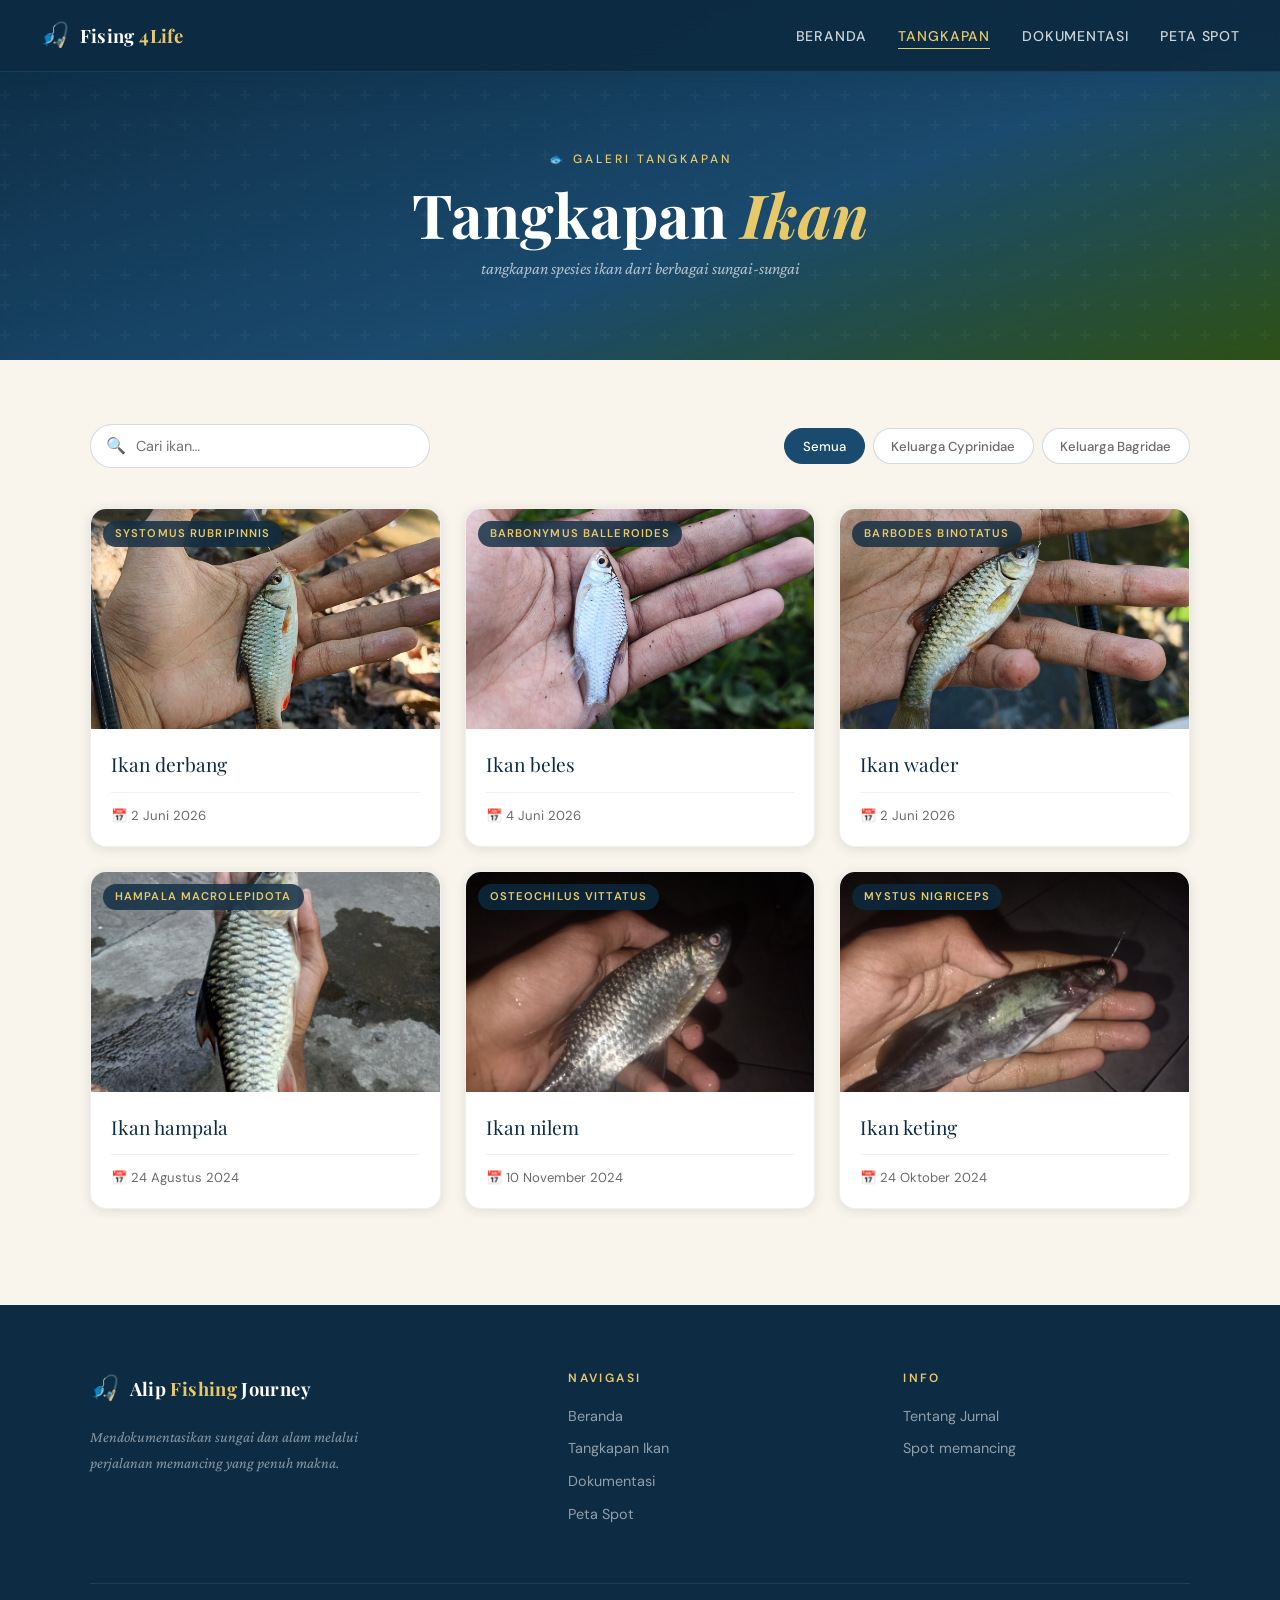
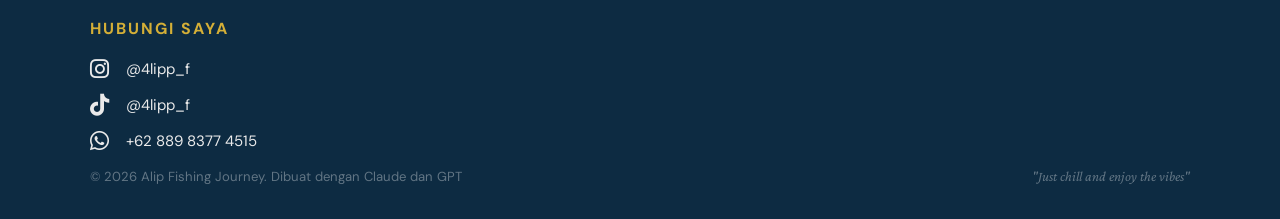
==== catches.html @ 33b96c5c "Add Font Awesome stylesheet link to catches.html" ====
<!DOCTYPE html>
<html lang="id">
<head>
  <meta charset="UTF-8" />
  <meta name="viewport" content="width=device-width, initial-scale=1.0" />
  <title>Tangkapan Ikan — Alip Fishing Journey</title>
  <meta name="description" content="Galeri lengkap tangkapan spesies ikan dari berbagai spot sungai-sungai." />
  <link rel="stylesheet" href="style.css" />
  <link rel="icon" type="image/svg+xml" href="data:image/svg+xml,<svg xmlns='http://www.w3.org/2000/svg' viewBox='0 0 100 100'><text y='.9em' font-size='90'>🎣</text></svg>" />
  <link rel="stylesheet"
href="https://cdnjs.cloudflare.com/ajax/libs/font-awesome/6.5.2/css/all.min.css">
</head>
<body>

<!-- ─── Loader ─── -->
<div id="page-loader">
  <div class="loader-inner">
    <span class="loader-fish">🐟</span>
    <div class="loader-bar"><div class="loader-bar-fill"></div></div>
    <p class="loader-text">Memuat Tangkapan…</p>
  </div>
</div>

<!-- ─── Navbar ─── -->
<nav id="navbar" class="dark-nav">
  <div class="nav-inner">
    <a href="index.html" class="nav-logo">
      <span class="nav-logo-icon">🎣</span>
      <span class="nav-logo-text">Fising <span>4Life</span></span>
    </a>
    <ul class="nav-links">
      <li><a href="index.html">Beranda</a></li>
      <li><a href="catches.html">Tangkapan</a></li>
      <li><a href="documentation.html">Dokumentasi</a></li>
      <li><a href="map.html">Peta Spot</a></li>
    </ul>
    <button class="nav-toggle" id="nav-toggle" aria-label="Menu">
      <span></span><span></span><span></span>
    </button>
  </div>
</nav>
<div class="nav-mobile" id="nav-mobile">
  <a href="index.html">🏠 Beranda</a>
  <a href="catches.html">🐟 Tangkapan Ikan</a>
  <a href="documentation.html">📸 Dokumentasi</a>
  <a href="map.html">🗺️ Peta Spot</a>
</div>

<!-- ─── Page Header ─── -->
<header class="page-header">
  <div class="page-header-content">
    <div class="page-header-label">🐟 Galeri Tangkapan</div>
    <h1 class="page-header-title">Tangkapan <em>Ikan</em></h1>
    <p class="page-header-sub">tangkapan spesies ikan dari berbagai sungai-sungai</p>
  </div>
</header>

<!-- ─── Catches Section ─── -->
<section id="catches-section">

  <!-- Controls -->
  <div class="catches-controls">
    <div class="catches-search">
      <span class="catches-search-icon">🔍</span>
      <input type="text" id="catches-search" placeholder="Cari ikan…" />
    </div>
    <div class="catches-filters">
      <button class="filter-btn active" data-filter="all">Semua</button>
      <button class="filter-btn" data-filter="Cyprinidae">Keluarga Cyprinidae</button>
      <button class="filter-btn" data-filter="Bagridae">Keluarga Bagridae</button>
      
    </div>
  </div>

  <!-- Grid -->
  <div class="catches-grid" id="catches-grid">

    <!-- Card 1 -->
<div class="fish-card reveal"
     data-species="Cyprinidae"
     data-lightbox
     data-img="derbang.jpg"
     data-title="Ikan derbang"
     data-sub="2 Juni 2026"
     data-emoji="🐠"
     data-color="linear-gradient(135deg,#1a4a6e,#2d7ab5)">

  <div class="fish-card-img">
    <img src="derbang.jpg" alt="Ikan derbang">
    <div class="fish-species-tag">Systomus rubripinnis</div>
  </div>

  <div class="fish-card-body">
    <div class="fish-card-name">Ikan derbang</div>
    <div class="fish-card-location">📅 2 Juni 2026</div>
  </div>

</div>
    <!-- Card 2 -->
<div class="fish-card reveal"
     data-species="Cyprinidae"
     data-lightbox
     data-img="beles.jpg"
     data-title="Ikan beles"
     data-sub="4 Juni 2026"
     data-emoji="🐟"
     data-color="linear-gradient(135deg,#1a4a6e,#2d7ab5)">

  <div class="fish-card-img">
    <img src="beles.jpg" alt="Ikan beles">
    <div class="fish-species-tag">Barbonymus balleroides</div>
  </div>

  <div class="fish-card-body">
    <div class="fish-card-name">Ikan beles</div>
    <div class="fish-card-location">📅 4 Juni 2026</div>
  </div>

</div>
    <!-- Card 3 -->
<div class="fish-card reveal"
     data-species="Cyprinidae"
     data-lightbox
     data-img="wader.jpg"
     data-title="Ikan wader"
     data-sub="2 Juni 2026"
     data-emoji="🐡"
     data-color="linear-gradient(135deg,#1a4a6e,#2d7ab5)">

  <div class="fish-card-img">
    <img src="wader.jpg" alt="Ikan wader">
    <div class="fish-species-tag">Barbodes binotatus</div>
  </div>

  <div class="fish-card-body">
    <div class="fish-card-name">Ikan wader</div>
    <div class="fish-card-location">📅 2 Juni 2026</div>
  </div>

</div>
    <!-- Card 4 -->
<div class="fish-card reveal"
     data-species="Cyprinidae"
     data-lightbox
     data-img="hampala.jpg"
     data-title="Ikan hampala"
     data-sub="24 Agustus 2024"
     data-emoji="🦈"
     data-color="linear-gradient(135deg,#1a4a6e,#2d7ab5)">

  <div class="fish-card-img">
    <img src="hampala.jpg" alt="Ikan hampala">
    <div class="fish-species-tag">Hampala macrolepidota</div>
  </div>

  <div class="fish-card-body">
    <div class="fish-card-name">Ikan hampala</div>
    <div class="fish-card-location">📅 24 Agustus 2024</div>
  </div>

</div>
    <!-- Card 5 -->
<div class="fish-card reveal"
     data-species="Cyprinidae"
     data-lightbox
     data-img="nilem.jpg"
     data-title="Ikan nilem"
     data-sub="10 November 2024"
     data-emoji="🐠"
     data-color="linear-gradient(135deg,#1a4a6e,#2d7ab5)">

  <div class="fish-card-img">
    <img src="nilem.jpg" alt="Ikan nilem">
    <div class="fish-species-tag">Osteochilus vittatus</div>
  </div>

  <div class="fish-card-body">
    <div class="fish-card-name">Ikan nilem</div>
    <div class="fish-card-location">📅 10 November 2024</div>
  </div>

</div>
    <!-- Card 6 -->
<div class="fish-card reveal"
     data-species="Bagridae"
     data-lightbox
     data-img="keting.jpg"
     data-title="Ikan keting"
     data-sub="24 Oktober 2024"
     data-emoji="🐠"
     data-color="linear-gradient(135deg,#1a4a6e,#2d7ab5)">

  <div class="fish-card-img">
    <img src="keting.jpg" alt="Ikan keting">
    <div class="fish-species-tag">Mystus nigriceps </div>
  </div>

  <div class="fish-card-body">
    <div class="fish-card-name">Ikan keting</div>
    <div class="fish-card-location">📅 24 Oktober 2024</div>
  </div>

</div>
    <!-- No results -->
    <div id="no-results" class="no-results" style="display:none">
      🔍 Tidak ada ikan yang ditemukan. Coba kata kunci lain.
    </div>

  </div><!-- /catches-grid -->
</section>

<!-- ─── Lightbox ─── -->
<div id="lightbox">
  <button class="lightbox-close" id="lb-close">✕</button>
  <div class="lightbox-inner">
    <img class="lightbox-img" id="lb-img" src="" alt="" style="display:none" />
    <div class="lightbox-img-placeholder" id="lb-placeholder"></div>
    <div class="lightbox-info">
      <div class="lightbox-title" id="lb-title"></div>
      <div class="lightbox-sub" id="lb-sub"></div>
    </div>
  </div>
</div>

<!-- ─── Footer ─── -->
<footer>
  <div class="footer-inner">
    <div class="footer-top">
      <div class="footer-brand">
        <div class="nav-logo" style="margin-bottom:1rem">
          <span class="nav-logo-icon">🎣</span>
          <span class="nav-logo-text">Alip <span>Fishing</span> Journey</span>
        </div>
        <p>Mendokumentasikan sungai dan alam  melalui perjalanan memancing yang penuh makna.</p>
      </div>
      <div class="footer-col">
        <div class="footer-col-title">Navigasi</div>
        <a href="index.html">Beranda</a>
        <a href="catches.html">Tangkapan Ikan</a>
        <a href="documentation.html">Dokumentasi</a>
        <a href="map.html">Peta Spot</a>
      </div>
      <div class="footer-col">
        <div class="footer-col-title">Info</div>
        <a href="#">Tentang Jurnal</a>
        <a href="#">Spot memancing</a>
        
      </div>
    </div>
    <div class="footer-contact">

  <h4>HUBUNGI SAYA</h4>

  <a href="https://instagram.com/4lipp_f"
     target="_blank"
     class="social-link">
    <i class="fa-brands fa-instagram"></i>
    @4lipp_f
  </a>

  <a href="https://www.tiktok.com/@4lipp_f"
     target="_blank"
     class="social-link">
    <i class="fa-brands fa-tiktok"></i>
    @4lipp_f
  </a>

  <a href="https://wa.me/6288983774515"
     target="_blank"
     class="social-link">
    <i class="fa-brands fa-whatsapp"></i>
    +62 889 8377 4515
  </a>

    </div>
    <div class="footer-bottom">
      <span class="footer-copy">
  © 2026 Alip Fishing Journey. Dibuat dengan Claude dan GPT
</span>

<span class="footer-tagline">
  "Just chill and enjoy the vibes"
</span>
    </div>
  </div>
</footer>

<button id="back-to-top" aria-label="Kembali ke atas">↑</button>

<script src="script.js"></script>
</body>
</html>
---- style.css ----
/* ============================================
   ALIP FISHING JOURNEY — style.css
   Theme: Organic Luxury · River & Forest
   ============================================ */

@import url('https://fonts.googleapis.com/css2?family=Playfair+Display:ital,wght@0,400;0,700;0,900;1,400;1,700&family=DM+Sans:wght@300;400;500&family=Crimson+Pro:ital,wght@0,300;0,400;1,300&display=swap');

/* ── CSS Variables ── */
:root {
  --river: #1a4a6e;
  --river-light: #2d7ab5;
  --river-dark: #0d2b42;
  --forest: #2d5016;
  --forest-light: #4a7c24;
  --moss: #6b8c3e;
  --gold: #c9a84c;
  --gold-light: #e8c96a;
  --gold-pale: #f5e9c4;
  --cream: #f9f5ec;
  --white: #ffffff;
  --stone: #8c8070;
  --dark: #1a1a1a;
  --text: #2c2c2c;
  --text-muted: #6b6b6b;

  --glass-bg: rgba(255, 255, 255, 0.08);
  --glass-border: rgba(255, 255, 255, 0.15);
  --glass-blur: blur(20px);

  --shadow-sm: 0 2px 12px rgba(13, 43, 66, 0.12);
  --shadow-md: 0 8px 32px rgba(13, 43, 66, 0.18);
  --shadow-lg: 0 20px 60px rgba(13, 43, 66, 0.25);
  --shadow-gold: 0 8px 32px rgba(201, 168, 76, 0.25);

  --radius-sm: 8px;
  --radius-md: 16px;
  --radius-lg: 24px;
  --radius-xl: 40px;

  --transition: all 0.4s cubic-bezier(0.23, 1, 0.32, 1);
  --transition-fast: all 0.2s ease;

  --font-display: 'Playfair Display', Georgia, serif;
  --font-body: 'DM Sans', sans-serif;
  --font-accent: 'Crimson Pro', Georgia, serif;

  --nav-height: 72px;
}

/* ── Reset & Base ── */
*, *::before, *::after { box-sizing: border-box; margin: 0; padding: 0; }

html {
  font-size: 16px;
  scroll-behavior: smooth;
  -webkit-font-smoothing: antialiased;
}

body {
  font-family: var(--font-body);
  color: var(--text);
  background: var(--cream);
  overflow-x: hidden;
  line-height: 1.6;
}

img { display: block; width: 100%; object-fit: cover; }
a { text-decoration: none; color: inherit; }
ul { list-style: none; }
button { cursor: pointer; border: none; background: none; font-family: inherit; }

/* ── Scrollbar ── */
::-webkit-scrollbar { width: 6px; }
::-webkit-scrollbar-track { background: var(--cream); }
::-webkit-scrollbar-thumb { background: var(--river-light); border-radius: 3px; }

/* ── Loader ── */
#page-loader {
  position: fixed; inset: 0;
  background: var(--river-dark);
  display: flex; align-items: center; justify-content: center;
  z-index: 9999;
  transition: opacity 0.6s ease, visibility 0.6s ease;
}
#page-loader.hidden { opacity: 0; visibility: hidden; }

.loader-inner {
  text-align: center;
  color: var(--white);
}
.loader-fish {
  font-size: 3rem;
  animation: fishSwim 1.2s ease-in-out infinite alternate;
  display: block;
  margin-bottom: 1rem;
}
.loader-bar {
  width: 200px; height: 2px;
  background: rgba(255,255,255,0.2);
  border-radius: 2px;
  overflow: hidden;
  margin: 0 auto;
}
.loader-bar-fill {
  height: 100%;
  background: linear-gradient(90deg, var(--gold), var(--gold-light));
  animation: loaderFill 1.5s ease forwards;
}
.loader-text {
  font-family: var(--font-accent);
  font-style: italic;
  font-size: 0.9rem;
  margin-top: 0.75rem;
  color: rgba(255,255,255,0.6);
  letter-spacing: 0.1em;
}

@keyframes fishSwim {
  from { transform: translateX(-8px) rotate(-5deg); }
  to   { transform: translateX(8px) rotate(5deg); }
}
@keyframes loaderFill {
  from { width: 0; }
  to   { width: 100%; }
}

/* ── Navigation ── */
#navbar {
  position: fixed; top: 0; left: 0; right: 0;
  height: var(--nav-height);
  z-index: 1000;
  transition: var(--transition);
  padding: 0 2rem;
}
#navbar.scrolled {
  background: rgba(13, 43, 66, 0.92);
  backdrop-filter: var(--glass-blur);
  -webkit-backdrop-filter: var(--glass-blur);
  border-bottom: 1px solid rgba(255,255,255,0.08);
  box-shadow: var(--shadow-md);
}
#navbar.dark-nav {
  background: rgba(13, 43, 66, 0.92);
  backdrop-filter: var(--glass-blur);
  -webkit-backdrop-filter: var(--glass-blur);
  border-bottom: 1px solid rgba(255,255,255,0.08);
}

.nav-inner {
  max-width: 1200px;
  height: 100%;
  margin: 0 auto;
  display: flex;
  align-items: center;
  justify-content: space-between;
}

.nav-logo {
  display: flex; align-items: center; gap: 0.6rem;
  color: var(--white);
}
.nav-logo-icon { font-size: 1.5rem; }
.nav-logo-text {
  font-family: var(--font-display);
  font-size: 1.15rem;
  font-weight: 700;
  letter-spacing: 0.02em;
  color: var(--white);
}
.nav-logo-text span { color: var(--gold-light); }

.nav-links {
  display: flex; align-items: center; gap: 2rem;
}
.nav-links a {
  color: rgba(255,255,255,0.8);
  font-size: 0.88rem;
  font-weight: 500;
  letter-spacing: 0.06em;
  text-transform: uppercase;
  position: relative;
  transition: var(--transition-fast);
}
.nav-links a::after {
  content: '';
  position: absolute; bottom: -4px; left: 0;
  width: 0; height: 1px;
  background: var(--gold-light);
  transition: width 0.3s ease;
}
.nav-links a:hover { color: var(--white); }
.nav-links a:hover::after,
.nav-links a.active::after { width: 100%; }
.nav-links a.active { color: var(--gold-light); }

.nav-toggle {
  display: none;
  flex-direction: column; gap: 5px;
  padding: 4px;
}
.nav-toggle span {
  display: block; width: 24px; height: 2px;
  background: var(--white);
  border-radius: 2px;
  transition: var(--transition-fast);
}
.nav-toggle.open span:nth-child(1) { transform: rotate(45deg) translate(5px, 5px); }
.nav-toggle.open span:nth-child(2) { opacity: 0; }
.nav-toggle.open span:nth-child(3) { transform: rotate(-45deg) translate(5px, -5px); }

.nav-mobile {
  display: none;
  position: fixed;
  top: var(--nav-height); left: 0; right: 0;
  background: rgba(13, 43, 66, 0.97);
  backdrop-filter: var(--glass-blur);
  padding: 1.5rem 2rem 2rem;
  z-index: 999;
  border-bottom: 1px solid rgba(255,255,255,0.1);
  transform: translateY(-10px);
  opacity: 0;
  transition: var(--transition);
}
.nav-mobile.open {
  display: block;
  transform: translateY(0);
  opacity: 1;
}
.nav-mobile a {
  display: block;
  color: rgba(255,255,255,0.85);
  font-size: 1.1rem;
  padding: 0.85rem 0;
  border-bottom: 1px solid rgba(255,255,255,0.08);
  font-family: var(--font-accent);
  font-style: italic;
  letter-spacing: 0.04em;
  transition: color 0.2s;
}
.nav-mobile a:hover { color: var(--gold-light); }

/* ── Back to Top ── */
#back-to-top {
  position: fixed;
  bottom: 2rem; right: 1.5rem;
  width: 48px; height: 48px;
  background: linear-gradient(135deg, var(--river), var(--river-light));
  color: var(--white);
  border-radius: 50%;
  display: flex; align-items: center; justify-content: center;
  font-size: 1.2rem;
  box-shadow: var(--shadow-md);
  z-index: 500;
  opacity: 0; visibility: hidden;
  transform: translateY(10px);
  transition: var(--transition);
}
#back-to-top.visible {
  opacity: 1; visibility: visible;
  transform: translateY(0);
}
#back-to-top:hover {
  background: linear-gradient(135deg, var(--gold), var(--gold-light));
  transform: translateY(-3px);
}

/* ── Scroll Reveal ── */
.reveal {
  opacity: 0;
  transform: translateY(30px);
  transition: opacity 0.7s ease, transform 0.7s cubic-bezier(0.23, 1, 0.32, 1);
}
.reveal.visible {
  opacity: 1;
  transform: translateY(0);
}
.reveal-delay-1 { transition-delay: 0.1s; }
.reveal-delay-2 { transition-delay: 0.2s; }
.reveal-delay-3 { transition-delay: 0.3s; }
.reveal-delay-4 { transition-delay: 0.4s; }

/* ── Buttons ── */
.btn {
  display: inline-flex; align-items: center; gap: 0.5rem;
  padding: 0.85rem 2rem;
  border-radius: 100px;
  font-family: var(--font-body);
  font-size: 0.88rem;
  font-weight: 500;
  letter-spacing: 0.08em;
  text-transform: uppercase;
  transition: var(--transition);
  cursor: pointer;
}
.btn-gold {
  background: linear-gradient(135deg, var(--gold), var(--gold-light));
  color: var(--river-dark);
  box-shadow: var(--shadow-gold);
}
.btn-gold:hover {
  transform: translateY(-2px);
  box-shadow: 0 12px 40px rgba(201, 168, 76, 0.4);
}
.btn-outline {
  border: 1.5px solid rgba(255,255,255,0.5);
  color: var(--white);
  backdrop-filter: blur(10px);
}
.btn-outline:hover {
  background: rgba(255,255,255,0.1);
  border-color: var(--white);
  transform: translateY(-2px);
}
.btn-river {
  background: linear-gradient(135deg, var(--river), var(--river-light));
  color: var(--white);
  box-shadow: var(--shadow-md);
}
.btn-river:hover {
  transform: translateY(-2px);
  box-shadow: var(--shadow-lg);
}
.btn-sm { padding: 0.6rem 1.4rem; font-size: 0.8rem; }

/* ── Section Layout ── */
.section { padding: 5rem 1.5rem; }
.section-inner { max-width: 1200px; margin: 0 auto; }

.section-label {
  display: inline-flex; align-items: center; gap: 0.6rem;
  font-size: 0.75rem;
  letter-spacing: 0.2em;
  text-transform: uppercase;
  color: var(--gold);
  font-weight: 600;
  margin-bottom: 1rem;
}
.section-label::before {
  content: '';
  display: block; width: 24px; height: 1px;
  background: var(--gold);
}
.section-title {
  font-family: var(--font-display);
  font-size: clamp(2rem, 5vw, 3.2rem);
  line-height: 1.15;
  color: var(--river-dark);
  margin-bottom: 1rem;
}
.section-title em {
  font-style: italic;
  color: var(--river-light);
}
.section-desc {
  font-family: var(--font-accent);
  font-size: 1.1rem;
  color: var(--text-muted);
  max-width: 560px;
  line-height: 1.7;
}

/* ── PAGE-SPECIFIC HEADERS (non-index) ── */
.page-header {
  height: 40vh; min-height: 280px;
  background: linear-gradient(160deg, var(--river-dark) 0%, var(--river) 60%, var(--forest) 100%);
  display: flex; align-items: center; justify-content: center;
  text-align: center;
  position: relative;
  overflow: hidden;
  padding-top: var(--nav-height);
}
.page-header::before {
  content: '';
  position: absolute; inset: 0;
  background: url("data:image/svg+xml,%3Csvg width='60' height='60' viewBox='0 0 60 60' xmlns='http://www.w3.org/2000/svg'%3E%3Cg fill='none' fill-rule='evenodd'%3E%3Cg fill='%23ffffff' fill-opacity='0.03'%3E%3Cpath d='M36 34v-4h-2v4h-4v2h4v4h2v-4h4v-2h-4zm0-30V0h-2v4h-4v2h4v4h2V6h4V4h-4zM6 34v-4H4v4H0v2h4v4h2v-4h4v-2H6zM6 4V0H4v4H0v2h4v4h2V6h4V4H6z'/%3E%3C/g%3E%3C/g%3E%3C/svg%3E");
}
.page-header-content { position: relative; z-index: 1; }
.page-header-label {
  font-size: 0.75rem;
  letter-spacing: 0.25em;
  text-transform: uppercase;
  color: var(--gold-light);
  margin-bottom: 0.75rem;
  font-weight: 500;
}
.page-header-title {
  font-family: var(--font-display);
  font-size: clamp(2.2rem, 6vw, 3.8rem);
  color: var(--white);
  line-height: 1.1;
  margin-bottom: 0.5rem;
}
.page-header-title em {
  font-style: italic;
  color: var(--gold-light);
}
.page-header-sub {
  font-family: var(--font-accent);
  font-style: italic;
  color: rgba(255,255,255,0.65);
  font-size: 1.05rem;
}

/* ========================================
   HOME — Hero
======================================== */
#hero {
  height: 100vh; min-height: 600px;
  position: relative;
  display: flex; align-items: center; justify-content: center;
  text-align: center;
  overflow: hidden;
}

.hero-bg {
  position: absolute; inset: 0;
  background: linear-gradient(
    175deg,
    #0a1e30 0%,
    #0d2b42 30%,
    #1a4a6e 65%,
    #1e3d22 100%
  );
}
.hero-bg::before {
  content: '';
  position: absolute; inset: 0;
  background:
    radial-gradient(ellipse 80% 50% at 50% 70%, rgba(45, 122, 181, 0.25) 0%, transparent 70%),
    radial-gradient(ellipse 60% 40% at 20% 80%, rgba(74, 124, 36, 0.2) 0%, transparent 60%);
}

/* Water ripple effect */
.hero-ripple {
  position: absolute;
  bottom: 0; left: 0; right: 0;
  height: 40%;
  background: linear-gradient(to top, rgba(10, 30, 48, 0.8), transparent);
}
.hero-ripple::before,
.hero-ripple::after {
  content: '';
  position: absolute;
  width: 200%; height: 120px;
  left: -50%;
  background: rgba(26, 74, 110, 0.15);
  border-radius: 40%;
  animation: wave 8s linear infinite;
}
.hero-ripple::after {
  animation: wave 12s linear infinite reverse;
  opacity: 0.5;
}
@keyframes wave {
  from { transform: translateX(0) rotate(0deg); }
  to   { transform: translateX(50%) rotate(360deg); }
}

/* Floating particles */
.hero-particles {
  position: absolute; inset: 0;
  pointer-events: none;
}
.particle {
  position: absolute;
  width: 3px; height: 3px;
  background: var(--gold-light);
  border-radius: 50%;
  opacity: 0;
  animation: particleFloat var(--dur) ease-in-out infinite;
  animation-delay: var(--delay);
}
@keyframes particleFloat {
  0%   { opacity: 0; transform: translateY(0) translateX(0); }
  20%  { opacity: 0.6; }
  80%  { opacity: 0.3; }
  100% { opacity: 0; transform: translateY(-80px) translateX(20px); }
}

.hero-content {
  position: relative; z-index: 2;
  padding: 0 1.5rem;
  max-width: 800px;
}
.hero-eyebrow {
  display: inline-flex; align-items: center; gap: 0.75rem;
  background: var(--glass-bg);
  border: 1px solid var(--glass-border);
  border-radius: 100px;
  padding: 0.4rem 1.2rem;
  color: var(--gold-light);
  font-size: 0.75rem;
  letter-spacing: 0.2em;
  text-transform: uppercase;
  font-weight: 500;
  margin-bottom: 1.5rem;
  backdrop-filter: blur(10px);
  animation: fadeDown 0.8s ease 0.3s both;
}
.hero-eyebrow-dot {
  width: 6px; height: 6px;
  background: var(--gold-light);
  border-radius: 50%;
  animation: pulse 2s ease infinite;
}
@keyframes pulse {
  0%, 100% { transform: scale(1); opacity: 1; }
  50% { transform: scale(1.4); opacity: 0.7; }
}
@keyframes fadeDown {
  from { opacity: 0; transform: translateY(-20px); }
  to   { opacity: 1; transform: translateY(0); }
}

.hero-title {
  font-family: var(--font-display);
  font-size: clamp(2.8rem, 8vw, 5.5rem);
  color: var(--white);
  line-height: 1.05;
  margin-bottom: 1rem;
  animation: fadeUp 0.9s ease 0.5s both;
}
.hero-title em {
  font-style: italic;
  color: var(--gold-light);
  display: block;
}

.hero-sub {
  font-family: var(--font-accent);
  font-size: clamp(1rem, 2.5vw, 1.25rem);
  color: rgba(255,255,255,0.65);
  line-height: 1.7;
  max-width: 520px;
  margin: 0 auto 2.5rem;
  font-style: italic;
  animation: fadeUp 0.9s ease 0.7s both;
}

.hero-cta {
  display: flex; flex-wrap: wrap; gap: 1rem;
  justify-content: center;
  animation: fadeUp 0.9s ease 0.9s both;
}

@keyframes fadeUp {
  from { opacity: 0; transform: translateY(24px); }
  to   { opacity: 1; transform: translateY(0); }
}

.hero-scroll {
  position: absolute; bottom: 2rem; left: 50%;
  transform: translateX(-50%);
  display: flex; flex-direction: column; align-items: center; gap: 0.4rem;
  color: rgba(255,255,255,0.4);
  font-size: 0.7rem;
  letter-spacing: 0.15em;
  text-transform: uppercase;
  animation: fadeUp 1s ease 1.2s both;
  z-index: 2;
}
.scroll-line {
  width: 1px; height: 40px;
  background: linear-gradient(to bottom, rgba(255,255,255,0.4), transparent);
  animation: scrollPulse 2s ease infinite;
}
@keyframes scrollPulse {
  0%, 100% { transform: scaleY(1); opacity: 0.4; }
  50% { transform: scaleY(0.6); opacity: 1; }
}

/* ── Home — Feature Cards ── */
#features {
  padding: 5rem 1.5rem 6rem;
  background: var(--cream);
}
.features-header {
  text-align: center;
  margin-bottom: 3rem;
}
.features-grid {
  max-width: 1100px;
  margin: 0 auto;
  display: grid;
  grid-template-columns: repeat(3, 1fr);
  gap: 1.5rem;
}
.feature-card {
  position: relative;
  background: var(--white);
  border-radius: var(--radius-lg);
  overflow: hidden;
  box-shadow: var(--shadow-sm);
  cursor: pointer;
  transition: var(--transition);
  border: 1px solid rgba(0,0,0,0.06);
}
.feature-card:hover {
  transform: translateY(-8px);
  box-shadow: var(--shadow-lg);
}
.feature-card-img {
  height: 200px;
  position: relative;
  overflow: hidden;
}
.feature-card-img img {
  height: 100%;
  transition: transform 0.6s cubic-bezier(0.23, 1, 0.32, 1);
}
.feature-card:hover .feature-card-img img {
  transform: scale(1.08);
}
.feature-card-img-placeholder {
  height: 100%;
  display: flex; align-items: center; justify-content: center;
  font-size: 4rem;
}
.feature-card-img-1 { background: linear-gradient(135deg, #1a4a6e 0%, #2d7ab5 100%); }
.feature-card-img-2 { background: linear-gradient(135deg, #2d5016 0%, #6b8c3e 100%); }
.feature-card-img-3 { background: linear-gradient(135deg, #0d2b42 0%, #1a4a6e 100%); }

.feature-card-overlay {
  position: absolute; inset: 0;
  background: linear-gradient(to top, rgba(13,43,66,0.7) 0%, transparent 60%);
  opacity: 0;
  transition: opacity 0.4s ease;
}
.feature-card:hover .feature-card-overlay { opacity: 1; }

.feature-card-badge {
  position: absolute; top: 1rem; left: 1rem;
  background: rgba(13, 43, 66, 0.75);
  backdrop-filter: blur(8px);
  border: 1px solid rgba(255,255,255,0.15);
  border-radius: 100px;
  padding: 0.3rem 0.9rem;
  font-size: 0.7rem;
  font-weight: 600;
  letter-spacing: 0.12em;
  text-transform: uppercase;
  color: var(--gold-light);
}

.feature-card-body {
  padding: 1.5rem;
}
.feature-card-icon {
  width: 48px; height: 48px;
  background: linear-gradient(135deg, var(--river), var(--river-light));
  border-radius: var(--radius-sm);
  display: flex; align-items: center; justify-content: center;
  font-size: 1.4rem;
  margin-bottom: 1rem;
  box-shadow: 0 4px 16px rgba(26, 74, 110, 0.3);
  transition: var(--transition);
}
.feature-card:hover .feature-card-icon {
  background: linear-gradient(135deg, var(--gold), var(--gold-light));
}
.feature-card-title {
  font-family: var(--font-display);
  font-size: 1.3rem;
  color: var(--river-dark);
  margin-bottom: 0.5rem;
}
.feature-card-desc {
  font-size: 0.9rem;
  color: var(--text-muted);
  line-height: 1.6;
  margin-bottom: 1.2rem;
}
.feature-card-stat {
  display: inline-flex; align-items: center; gap: 0.4rem;
  font-size: 0.8rem;
  color: var(--river);
  font-weight: 600;
  letter-spacing: 0.04em;
}
.feature-card-stat-icon { font-size: 1rem; }

.feature-card-arrow {
  position: absolute; bottom: 1.5rem; right: 1.5rem;
  width: 36px; height: 36px;
  background: var(--cream);
  border-radius: 50%;
  display: flex; align-items: center; justify-content: center;
  font-size: 1rem;
  transition: var(--transition);
  color: var(--river);
}
.feature-card:hover .feature-card-arrow {
  background: var(--gold);
  color: var(--white);
  transform: rotate(45deg);
}

/* ── Home — Stats Strip ── */
#stats {
  background: linear-gradient(135deg, var(--river-dark) 0%, var(--river) 100%);
  padding: 3.5rem 1.5rem;
}
.stats-grid {
  max-width: 900px;
  margin: 0 auto;
  display: grid;
  grid-template-columns: repeat(4, 1fr);
  gap: 2rem;
  text-align: center;
}
.stat-item { color: var(--white); }
.stat-number {
  font-family: var(--font-display);
  font-size: 2.8rem;
  font-weight: 700;
  color: var(--gold-light);
  line-height: 1;
  margin-bottom: 0.3rem;
}
.stat-label {
  font-size: 0.8rem;
  letter-spacing: 0.12em;
  text-transform: uppercase;
  color: rgba(255,255,255,0.6);
  font-weight: 500;
}

/* ── Home — Latest Catches Preview ── */
#latest {
  padding: 5rem 1.5rem;
  background: #f2ede4;
}
.latest-grid {
  max-width: 1100px; margin: 0 auto;
  display: grid;
  grid-template-columns: repeat(4, 1fr);
  gap: 1rem;
}
.latest-card {
  border-radius: var(--radius-md);
  overflow: hidden;
  position: relative;
  cursor: pointer;
  aspect-ratio: 3/4;
  background: var(--river-dark);
  transition: var(--transition);
}
.latest-card:hover { transform: scale(1.03); z-index: 2; }
.latest-card img {
  height: 100%;
  transition: transform 0.5s ease;
  object-position: center;
}
.latest-card:hover img { transform: scale(1.1); }
.latest-card-info {
  position: absolute; bottom: 0; left: 0; right: 0;
  padding: 1.2rem 1rem 1rem;
  background: linear-gradient(to top, rgba(13,43,66,0.92) 0%, transparent 100%);
  color: var(--white);
}
.latest-card-name {
  font-family: var(--font-display);
  font-size: 1rem;
  font-weight: 700;
  margin-bottom: 0.2rem;
}
.latest-card-weight {
  font-size: 0.78rem;
  color: var(--gold-light);
  font-weight: 600;
}

.latest-img-placeholder {
  height: 100%;
  display: flex; align-items: center; justify-content: center;
  font-size: 3.5rem;
}
.placeholder-1 { background: linear-gradient(160deg, #1a4a6e 0%, #2d7ab5 100%); }
.placeholder-2 { background: linear-gradient(160deg, #2d5016 0%, #4a7c24 100%); }
.placeholder-3 { background: linear-gradient(160deg, #0d2b42 0%, #1a4a6e 100%); }
.placeholder-4 { background: linear-gradient(160deg, #4a3000 0%, #c9a84c 100%); }

.latest-footer { text-align: center; margin-top: 2.5rem; }

/* ── Home — About/Journal ── */
#about {
  padding: 5rem 1.5rem;
  background: var(--cream);
}
.about-inner {
  max-width: 1100px; margin: 0 auto;
  display: grid; grid-template-columns: 1fr 1fr;
  gap: 5rem; align-items: center;
}
.about-image {
  position: relative;
}
.about-img-wrap {
  border-radius: var(--radius-lg);
  overflow: hidden;
  aspect-ratio: 4/5;
  background: var(--river-dark);
  box-shadow: var(--shadow-lg);
}
.about-img-wrap img { height: 100%; }
.about-img-placeholder {
  height: 100%;
  display: flex; align-items: center; justify-content: center;
  font-size: 6rem;
  background: linear-gradient(160deg, #0d2b42 0%, #2d7ab5 60%, #2d5016 100%);
}
.about-accent {
  position: absolute; bottom: -1.5rem; right: -1.5rem;
  width: 140px; height: 140px;
  background: linear-gradient(135deg, var(--gold), var(--gold-light));
  border-radius: var(--radius-md);
  display: flex; flex-direction: column; align-items: center; justify-content: center;
  gap: 0.2rem;
  box-shadow: var(--shadow-gold);
  z-index: 2;
}
.about-accent-num {
  font-family: var(--font-display);
  font-size: 2.5rem;
  font-weight: 900;
  color: var(--river-dark);
  line-height: 1;
}
.about-accent-text {
  font-size: 0.7rem;
  font-weight: 600;
  letter-spacing: 0.08em;
  text-transform: uppercase;
  color: var(--river-dark);
  text-align: center;
}
.about-text .section-title { margin-bottom: 1.2rem; }
.about-text p {
  font-family: var(--font-accent);
  font-size: 1.05rem;
  color: var(--text-muted);
  line-height: 1.8;
  margin-bottom: 1rem;
}
.about-features {
  display: flex; flex-direction: column; gap: 0.75rem;
  margin: 1.5rem 0 2rem;
}
.about-feature {
  display: flex; align-items: center; gap: 0.75rem;
  font-size: 0.9rem;
  color: var(--text);
  font-weight: 500;
}
.about-feature-dot {
  width: 8px; height: 8px;
  background: var(--gold);
  border-radius: 50%;
  flex-shrink: 0;
}

/* ========================================
   CATCHES PAGE
======================================== */
#catches-section {
  padding: 4rem 1.5rem 6rem;
  background: var(--cream);
}
.catches-controls {
  max-width: 1100px; margin: 0 auto 2.5rem;
  display: flex; flex-wrap: wrap; gap: 1rem;
  align-items: center;
  justify-content: space-between;
}
.catches-search {
  position: relative;
  flex: 1; min-width: 220px; max-width: 340px;
}
.catches-search input {
  width: 100%;
  padding: 0.75rem 1rem 0.75rem 2.8rem;
  border: 1.5px solid rgba(26,74,110,0.2);
  border-radius: 100px;
  background: var(--white);
  font-family: var(--font-body);
  font-size: 0.9rem;
  color: var(--text);
  transition: var(--transition-fast);
  outline: none;
}
.catches-search input:focus {
  border-color: var(--river-light);
  box-shadow: 0 0 0 3px rgba(45,122,181,0.12);
}
.catches-search-icon {
  position: absolute; left: 1rem; top: 50%;
  transform: translateY(-50%);
  font-size: 1rem;
  color: var(--stone);
}
.catches-filters {
  display: flex; flex-wrap: wrap; gap: 0.5rem;
}
.filter-btn {
  padding: 0.55rem 1.1rem;
  border-radius: 100px;
  font-size: 0.82rem;
  font-weight: 500;
  border: 1.5px solid rgba(26,74,110,0.2);
  background: var(--white);
  color: var(--text-muted);
  transition: var(--transition-fast);
}
.filter-btn:hover,
.filter-btn.active {
  background: var(--river);
  border-color: var(--river);
  color: var(--white);
}
.catches-grid {
  max-width: 1100px; margin: 0 auto;
  display: grid;
  grid-template-columns: repeat(auto-fill, minmax(260px, 1fr));
  gap: 1.5rem;
}
.fish-card {
  background: var(--white);
  border-radius: var(--radius-md);
  overflow: hidden;
  box-shadow: var(--shadow-sm);
  border: 1px solid rgba(0,0,0,0.06);
  transition: var(--transition);
  cursor: pointer;
}
.fish-card:hover {
  transform: translateY(-6px);
  box-shadow: var(--shadow-md);
}
.fish-card-img {
  height: 220px;
  position: relative;
  overflow: hidden;
}
.fish-card-img img,
.fish-card-img .fish-placeholder {
  height: 100%;
}
.fish-placeholder {
  width: 100%;
  display: flex; align-items: center; justify-content: center;
  font-size: 4rem;
}
.fp-1 { background: linear-gradient(135deg, #1a4a6e, #5ba0d4); }
.fp-2 { background: linear-gradient(135deg, #2d5016, #6b8c3e); }
.fp-3 { background: linear-gradient(135deg, #0d2b42, #2d7ab5); }
.fp-4 { background: linear-gradient(135deg, #4a2800, #c9a84c); }
.fp-5 { background: linear-gradient(135deg, #1a2d42, #3d6b8c); }
.fp-6 { background: linear-gradient(135deg, #2d1a4e, #6b3ea6); }

.fish-card-img img { transition: transform 0.5s ease; }
.fish-card:hover .fish-card-img img { transform: scale(1.08); }

.fish-species-tag {
  position: absolute; top: 0.75rem; left: 0.75rem;
  background: rgba(13,43,66,0.8);
  backdrop-filter: blur(8px);
  border-radius: 100px;
  padding: 0.25rem 0.75rem;
  font-size: 0.7rem;
  font-weight: 600;
  letter-spacing: 0.1em;
  text-transform: uppercase;
  color: var(--gold-light);
}
.fish-card-body { padding: 1.25rem; }
.fish-card-name {
  font-family: var(--font-display);
  font-size: 1.2rem;
  color: var(--river-dark);
  margin-bottom: 0.75rem;
}
.fish-card-meta {
  display: grid; grid-template-columns: 1fr 1fr;
  gap: 0.5rem;
  margin-bottom: 0.75rem;
}
.fish-meta-item {
  display: flex; flex-direction: column; gap: 0.1rem;
}
.fish-meta-label {
  font-size: 0.68rem;
  letter-spacing: 0.1em;
  text-transform: uppercase;
  color: var(--stone);
  font-weight: 600;
}
.fish-meta-value {
  font-size: 0.9rem;
  font-weight: 600;
  color: var(--river-dark);
}
.fish-card-location {
  display: flex; align-items: center; gap: 0.4rem;
  font-size: 0.82rem;
  color: var(--text-muted);
  padding-top: 0.75rem;
  border-top: 1px solid rgba(0,0,0,0.06);
}
.no-results {
  text-align: center;
  grid-column: 1/-1;
  padding: 4rem;
  color: var(--text-muted);
  font-family: var(--font-accent);
  font-style: italic;
  font-size: 1.1rem;
}

/* ── Lightbox ── */
#lightbox {
  position: fixed; inset: 0;
  background: rgba(10, 20, 35, 0.95);
  backdrop-filter: blur(10px);
  z-index: 2000;
  display: flex; align-items: center; justify-content: center;
  opacity: 0; visibility: hidden;
  transition: var(--transition);
  padding: 2rem;
}
#lightbox.open { opacity: 1; visibility: visible; }
.lightbox-inner {
  max-width: 900px; width: 100%;
  display: flex; flex-direction: column;
  align-items: center;
  transform: scale(0.9);
  transition: transform 0.4s cubic-bezier(0.23, 1, 0.32, 1);
}
#lightbox.open .lightbox-inner { transform: scale(1); }
.lightbox-img {
  max-height: 65vh; width: 100%;
  object-fit: contain;
  border-radius: var(--radius-md);
  margin-bottom: 1.5rem;
}
.lightbox-img-placeholder {
  width: 100%; height: 50vh;
  border-radius: var(--radius-md);
  display: flex; align-items: center; justify-content: center;
  font-size: 8rem;
  margin-bottom: 1.5rem;
}
.lightbox-info {
  text-align: center; color: var(--white);
}
.lightbox-title {
  font-family: var(--font-display);
  font-size: 1.8rem;
  margin-bottom: 0.5rem;
}
.lightbox-sub {
  font-family: var(--font-accent);
  font-style: italic;
  color: rgba(255,255,255,0.6);
}
.lightbox-close {
  position: absolute; top: 1.5rem; right: 1.5rem;
  width: 44px; height: 44px;
  background: var(--glass-bg);
  border: 1px solid var(--glass-border);
  border-radius: 50%;
  color: var(--white);
  font-size: 1.4rem;
  display: flex; align-items: center; justify-content: center;
  transition: var(--transition-fast);
}
.lightbox-close:hover {
  background: rgba(255,255,255,0.15);
  transform: rotate(90deg);
}

/* ========================================
   DOCUMENTATION PAGE
======================================== */
#docs-section {
  padding: 4rem 1.5rem 6rem;
  background: var(--cream);
}
.docs-tabs {
  max-width: 1100px; margin: 0 auto 2.5rem;
  display: flex; flex-wrap: wrap; gap: 0.5rem;
}
.tab-btn {
  padding: 0.65rem 1.4rem;
  border-radius: 100px;
  font-size: 0.85rem;
  font-weight: 500;
  border: 1.5px solid rgba(26,74,110,0.2);
  background: var(--white);
  color: var(--text-muted);
  transition: var(--transition-fast);
  display: flex; align-items: center; gap: 0.4rem;
}
.tab-btn:hover, .tab-btn.active {
  background: linear-gradient(135deg, var(--river), var(--river-light));
  border-color: transparent;
  color: var(--white);
}

.docs-masonry {
  max-width: 1100px; margin: 0 auto;
  columns: 3; column-gap: 1.5rem;
}
.doc-card {
  break-inside: avoid;
  margin-bottom: 1.5rem;
  background: var(--white);
  border-radius: var(--radius-md);
  overflow: hidden;
  box-shadow: var(--shadow-sm);
  border: 1px solid rgba(0,0,0,0.06);
  cursor: pointer;
  transition: var(--transition);
}
.doc-card:hover {
  transform: translateY(-4px);
  box-shadow: var(--shadow-md);
}
.doc-card-img {
  width: 100%;
  position: relative;
  overflow: hidden;
}
.doc-card-img img { width: 100%; display: block; transition: transform 0.5s ease; }
.doc-card:hover .doc-card-img img { transform: scale(1.06); }
.doc-placeholder {
  width: 100%;
  display: flex; align-items: center; justify-content: center;
  font-size: 3.5rem;
  padding: 3rem 0;
}
.dp-1 { background: linear-gradient(135deg, #0d2b42, #1a4a6e); }
.dp-2 { background: linear-gradient(135deg, #2d5016, #4a7c24); }
.dp-3 { background: linear-gradient(135deg, #4a2800, #8c6020); }
.dp-4 { background: linear-gradient(135deg, #1a1a2e, #2d4a8c); }
.dp-5 { background: linear-gradient(135deg, #2d1a00, #6b4000); }
.dp-6 { background: linear-gradient(135deg, #0d2b0d, #1a4a1a); }

.doc-cat-badge {
  position: absolute; top: 0.75rem; left: 0.75rem;
  padding: 0.25rem 0.8rem;
  border-radius: 100px;
  font-size: 0.68rem;
  font-weight: 700;
  letter-spacing: 0.12em;
  text-transform: uppercase;
}
.cat-perjalanan { background: rgba(26,74,110,0.85); color: var(--gold-light); }
.cat-sungai { background: rgba(45,122,181,0.85); color: var(--white); }
.cat-peralatan { background: rgba(107,140,62,0.85); color: var(--white); }
.cat-pemandangan { background: rgba(13,43,66,0.85); color: var(--gold-light); }

.doc-card-body { padding: 1.2rem; }
.doc-card-title {
  font-family: var(--font-display);
  font-size: 1.05rem;
  color: var(--river-dark);
  margin-bottom: 0.4rem;
  line-height: 1.3;
}
.doc-card-desc {
  font-family: var(--font-accent);
  font-size: 0.9rem;
  color: var(--text-muted);
  line-height: 1.6;
  font-style: italic;
}
.doc-card-date {
  font-size: 0.75rem;
  color: var(--stone);
  margin-top: 0.75rem;
  font-weight: 500;
}

/* ========================================
   MAP PAGE
======================================== */
#map-section {
  padding: 4rem 1.5rem 6rem;
  background: var(--cream);
}
.map-layout {
  max-width: 1200px; margin: 0 auto;
  display: grid; grid-template-columns: 320px 1fr;
  gap: 1.5rem;
  align-items: start;
}
.map-sidebar {
  display: flex; flex-direction: column; gap: 1rem;
  position: sticky; top: calc(var(--nav-height) + 1rem);
}
.map-sidebar-title {
  font-family: var(--font-display);
  font-size: 1.4rem;
  color: var(--river-dark);
  margin-bottom: 0.25rem;
}
.map-sidebar-sub {
  font-size: 0.85rem;
  color: var(--text-muted);
  font-family: var(--font-accent);
  font-style: italic;
  margin-bottom: 0.75rem;
}
.spot-list { display: flex; flex-direction: column; gap: 0.75rem; }
.spot-item {
  background: var(--white);
  border-radius: var(--radius-md);
  padding: 1rem 1.2rem;
  box-shadow: var(--shadow-sm);
  border: 1.5px solid transparent;
  cursor: pointer;
  transition: var(--transition-fast);
  display: flex; align-items: center; gap: 1rem;
}
.spot-item:hover, .spot-item.active {
  border-color: var(--river-light);
  box-shadow: 0 4px 20px rgba(45,122,181,0.2);
}
.spot-item.active { background: rgba(45,122,181,0.06); }
.spot-icon {
  width: 40px; height: 40px;
  background: linear-gradient(135deg, var(--river), var(--river-light));
  border-radius: 50%;
  display: flex; align-items: center; justify-content: center;
  font-size: 1.1rem;
  flex-shrink: 0;
}
.spot-info { flex: 1; min-width: 0; }
.spot-name {
  font-weight: 700;
  font-size: 0.9rem;
  color: var(--river-dark);
  margin-bottom: 0.15rem;
}
.spot-sub {
  font-size: 0.78rem;
  color: var(--text-muted);
}
.spot-count {
  font-family: var(--font-display);
  font-size: 1.3rem;
  font-weight: 700;
  color: var(--gold);
  line-height: 1;
}

.map-container {
  border-radius: var(--radius-lg);
  overflow: hidden;
  box-shadow: var(--shadow-md);
  border: 1px solid rgba(0,0,0,0.08);
}
#fishing-map {
  height: 560px;
  width: 100%;
}

/* Leaflet custom styles */
.leaflet-popup-content-wrapper {
  border-radius: var(--radius-md) !important;
  box-shadow: var(--shadow-lg) !important;
  border: none !important;
  padding: 0 !important;
  overflow: hidden;
}
.leaflet-popup-tip-container { display: none; }
.map-popup { min-width: 240px; }
.map-popup-img {
  height: 140px;
  position: relative;
}
.map-popup-img img { height: 100%; }
.map-popup-placeholder {
  height: 140px;
  display: flex; align-items: center; justify-content: center;
  font-size: 3rem;
}
.map-popup-body { padding: 1rem 1.2rem 1.2rem; }
.map-popup-name {
  font-family: var(--font-display);
  font-size: 1.1rem;
  color: var(--river-dark);
  margin-bottom: 0.5rem;
}
.map-popup-fish {
  display: flex; flex-wrap: wrap; gap: 0.3rem;
  margin-bottom: 0.75rem;
}
.fish-tag {
  padding: 0.2rem 0.6rem;
  background: rgba(26,74,110,0.1);
  border-radius: 100px;
  font-size: 0.7rem;
  font-weight: 600;
  color: var(--river);
}
.map-popup-stat {
  font-size: 0.82rem;
  color: var(--text-muted);
  margin-bottom: 0.3rem;
}
.map-popup-note {
  font-family: var(--font-accent);
  font-style: italic;
  font-size: 0.85rem;
  color: var(--stone);
  margin-bottom: 0.9rem;
  line-height: 1.5;
}
.map-popup-btn {
  display: inline-flex; align-items: center; gap: 0.4rem;
  font-size: 0.78rem;
  font-weight: 600;
  color: var(--white);
  background: linear-gradient(135deg, var(--river), var(--river-light));
  padding: 0.5rem 1rem;
  border-radius: 100px;
  transition: var(--transition-fast);
}
.map-popup-btn:hover { opacity: 0.85; }

/* Custom marker */
.custom-marker {
  background: linear-gradient(135deg, var(--river), var(--river-light));
  border: 3px solid var(--white);
  border-radius: 50% 50% 50% 0;
  width: 36px; height: 36px;
  transform: rotate(-45deg);
  box-shadow: 0 4px 16px rgba(13,43,66,0.4);
  display: flex; align-items: center; justify-content: center;
  transition: var(--transition-fast);
}
.custom-marker:hover { background: linear-gradient(135deg, var(--gold), var(--gold-light)); }
.custom-marker-inner {
  transform: rotate(45deg);
  font-size: 0.9rem;
}

/* ── Footer ── */
footer {
  background: var(--river-dark);
  padding: 4rem 1.5rem 2rem;
  color: rgba(255,255,255,0.7);
}
.footer-inner {
  max-width: 1100px; margin: 0 auto;
}
.footer-top {
  display: grid; grid-template-columns: 1.5fr 1fr 1fr;
  gap: 3rem;
  padding-bottom: 3rem;
  border-bottom: 1px solid rgba(255,255,255,0.08);
  margin-bottom: 2rem;
}
.footer-brand .nav-logo {
  margin-bottom: 1rem;
  font-size: 1.1rem;
}
.footer-brand p {
  font-family: var(--font-accent);
  font-style: italic;
  font-size: 0.95rem;
  color: rgba(255,255,255,0.5);
  line-height: 1.7;
  max-width: 280px;
}
.footer-col-title {
  font-size: 0.75rem;
  letter-spacing: 0.2em;
  text-transform: uppercase;
  color: var(--gold-light);
  font-weight: 600;
  margin-bottom: 1rem;
}
.footer-col a {
  display: block;
  font-size: 0.9rem;
  color: rgba(255,255,255,0.55);
  margin-bottom: 0.6rem;
  transition: color 0.2s;
}
.footer-col a:hover { color: var(--white); }
.footer-bottom {
  display: flex; align-items: center; justify-content: space-between;
  flex-wrap: wrap; gap: 1rem;
}
.footer-copy {
  font-size: 0.82rem;
  color: rgba(255,255,255,0.35);
}
.footer-heart { color: var(--gold); }
.footer-tagline {
  font-family: var(--font-accent);
  font-style: italic;
  font-size: 0.88rem;
  color: rgba(255,255,255,0.35);
}
.footer-contact{
    margin-top:30px;
}

.footer-contact h4{
    color:#d4af37;
    margin-bottom:15px;
    letter-spacing:2px;
}

.social-link{
    display:flex;
    align-items:center;
    gap:12px;
    color:#eaeaea;
    text-decoration:none;
    margin:12px 0;
    font-size:15px;
    transition:.3s;
}

.social-link i{
    font-size:22px;
    width:24px;
}

.social-link:hover{
    color:#d4af37;
    transform:translateX(5px);
}

/* ========================================
   RESPONSIVE
======================================== */
@media (max-width: 1024px) {
  .about-inner { grid-template-columns: 1fr; gap: 3rem; }
  .about-image { max-width: 400px; margin: 0 auto; }
  .map-layout { grid-template-columns: 1fr; }
  .map-sidebar { position: static; }
  .docs-masonry { columns: 2; }
  .footer-top { grid-template-columns: 1fr 1fr; }
  .footer-brand { grid-column: 1/-1; }
  .stats-grid { grid-template-columns: repeat(2, 1fr); gap: 1.5rem; }
  .features-grid { grid-template-columns: 1fr; max-width: 480px; }
  .latest-grid { grid-template-columns: repeat(2, 1fr); }
}

@media (max-width: 768px) {
  .nav-links { display: none; }
  .nav-toggle { display: flex; }
  .docs-masonry { columns: 1; }
  .footer-top { grid-template-columns: 1fr; gap: 2rem; }
  .features-grid { max-width: 100%; }
  .hero-title { font-size: clamp(2.2rem, 10vw, 3.5rem); }
  .catches-controls { flex-direction: column; align-items: stretch; }
  .catches-search { max-width: 100%; }
  .stats-grid { grid-template-columns: repeat(2, 1fr); }
  .latest-grid { grid-template-columns: repeat(2, 1fr); }
  .spot-list { display: grid; grid-template-columns: 1fr 1fr; }
  #fishing-map { height: 400px; }
  .footer-bottom { flex-direction: column; text-align: center; }
  .about-accent { width: 110px; height: 110px; }
  .about-accent-num { font-size: 2rem; }
}

@media (max-width: 480px) {
  .latest-grid { grid-template-columns: 1fr 1fr; gap: 0.75rem; }
  .spot-list { grid-template-columns: 1fr; }
  .hero-cta { flex-direction: column; align-items: center; }
  .stats-grid { grid-template-columns: 1fr 1fr; }
}
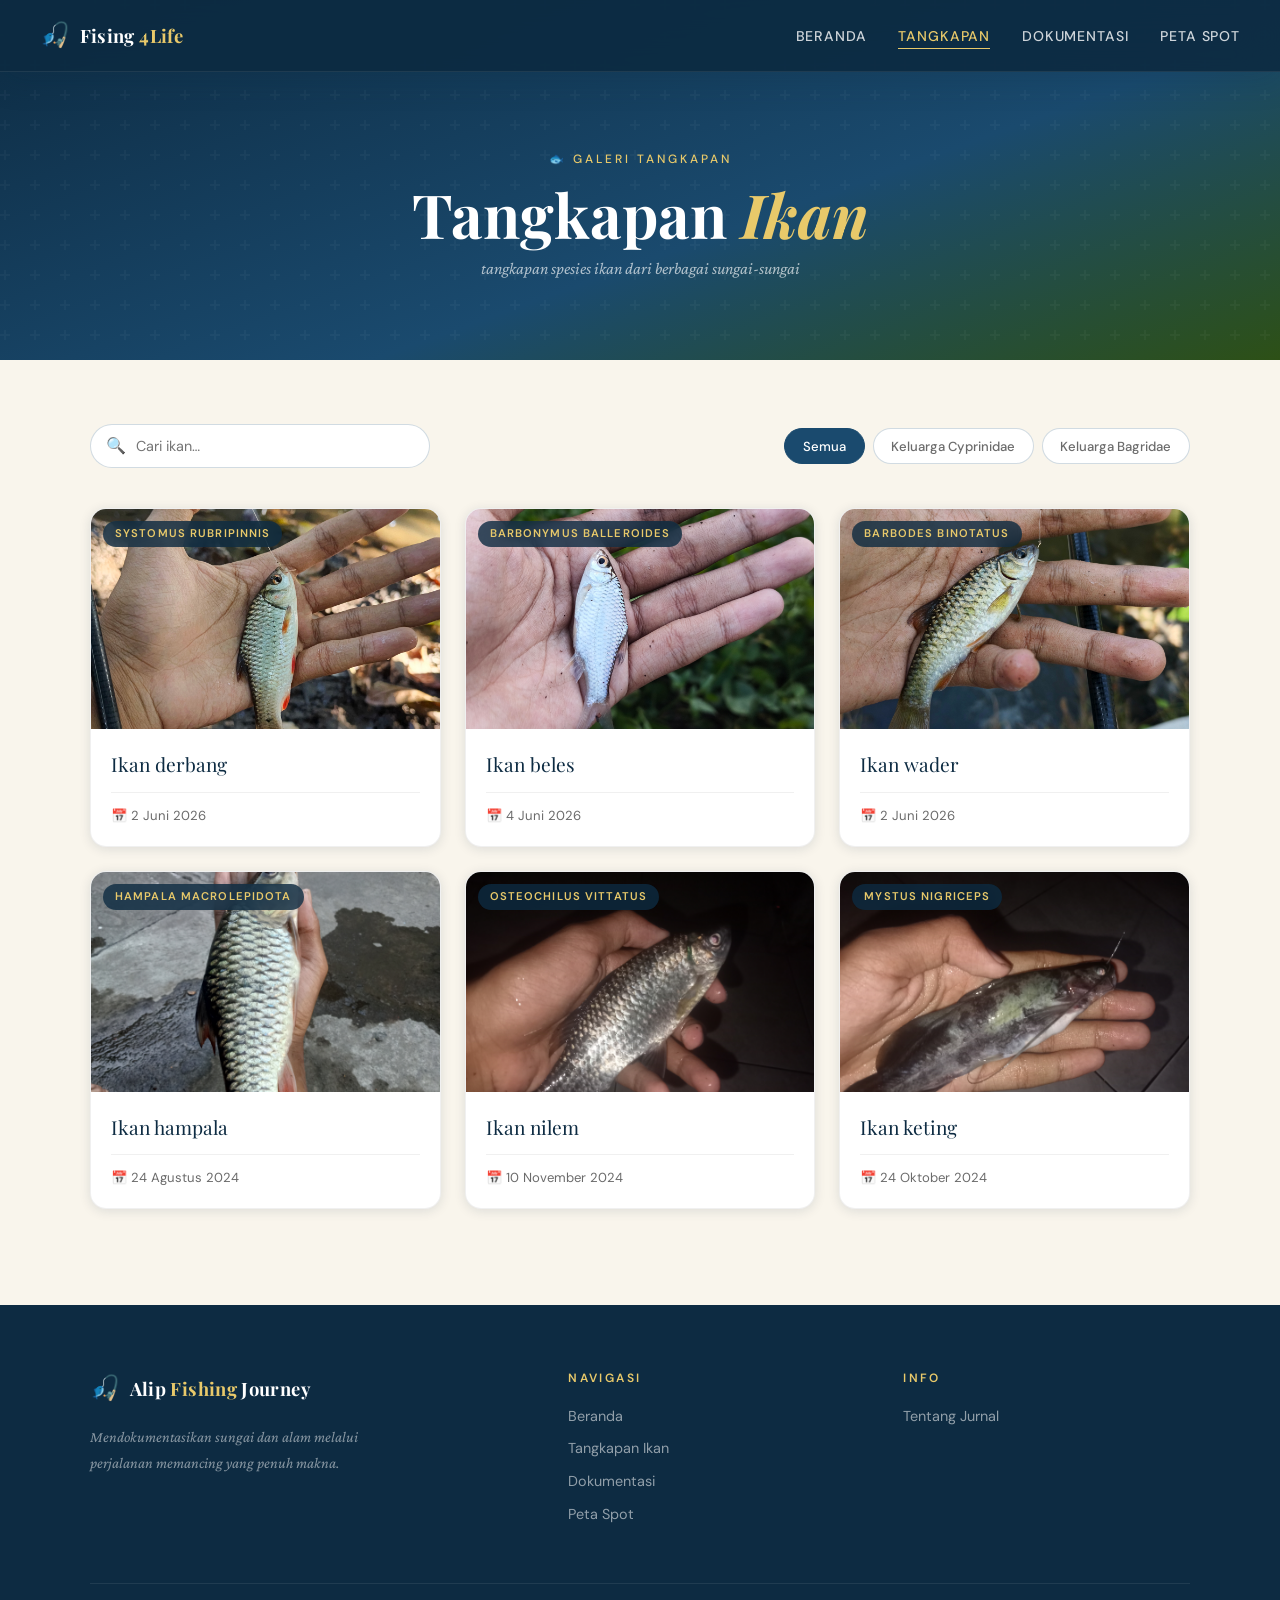
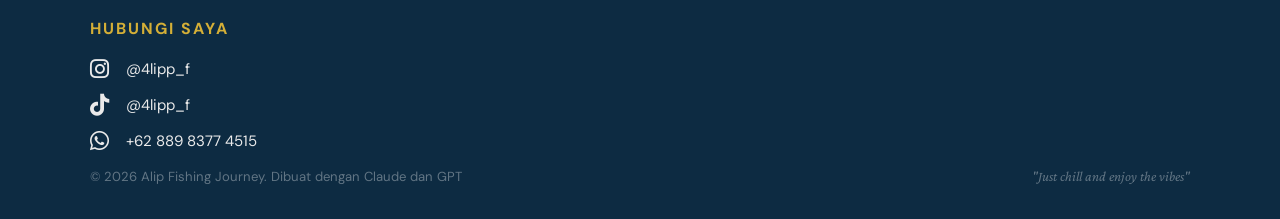
==== commit 25a6ac69: "Remove 'Spot memancing' link from footer" ====
--- a/catches.html
+++ b/catches.html
@@ -243,7 +243,6 @@
       <div class="footer-col">
         <div class="footer-col-title">Info</div>
         <a href="#">Tentang Jurnal</a>
-        <a href="#">Spot memancing</a>
         
       </div>
     </div>
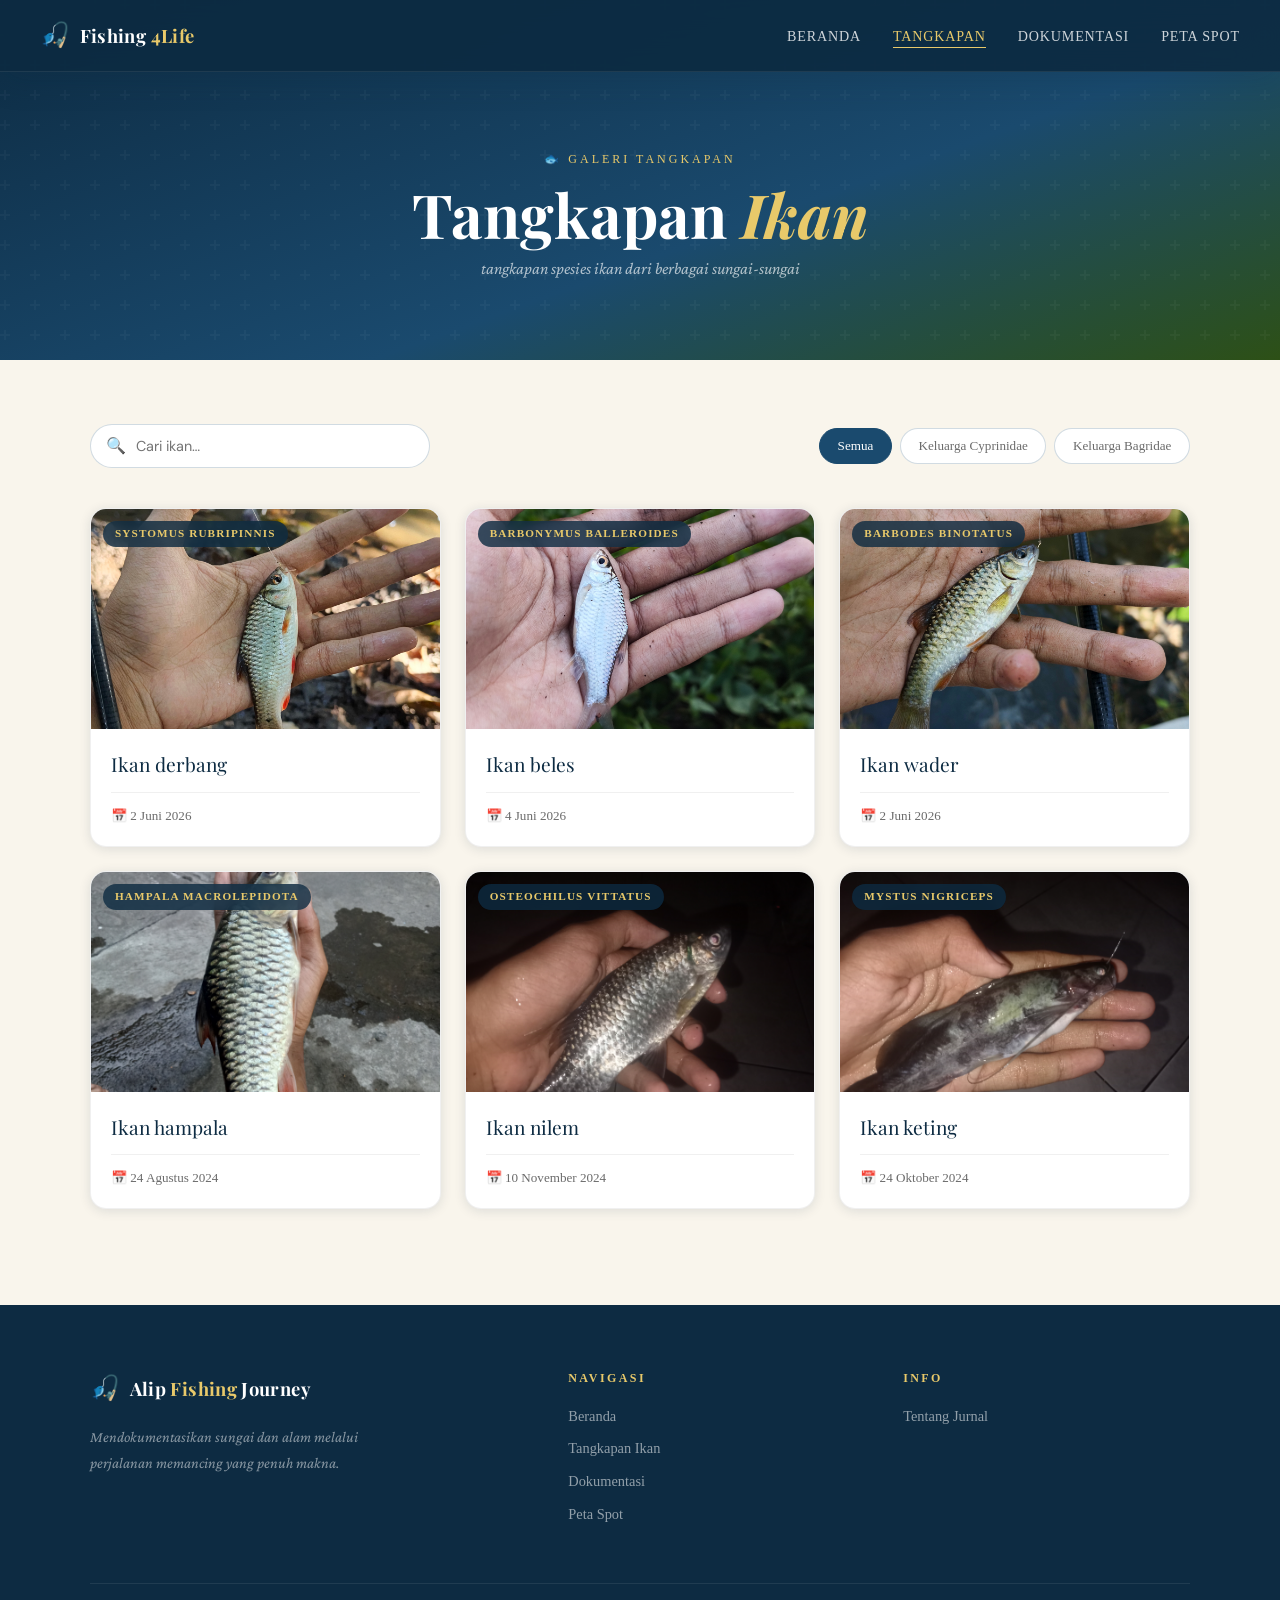
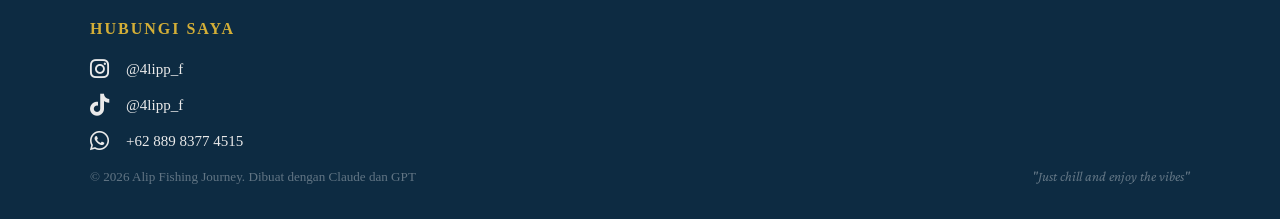
==== commit e5f28859: "Fix: Typo 'Fising' → 'Fishing' in navbar" ====
--- a/catches.html
+++ b/catches.html
@@ -26,7 +26,7 @@
   <div class="nav-inner">
     <a href="index.html" class="nav-logo">
       <span class="nav-logo-icon">🎣</span>
-      <span class="nav-logo-text">Fising <span>4Life</span></span>
+      <span class="nav-logo-text">Fishing <span>4Life</span></span>
     </a>
     <ul class="nav-links">
       <li><a href="index.html">Beranda</a></li>
--- a/style.css
+++ b/style.css
@@ -569,6 +569,105 @@
   50% { transform: scaleY(0.6); opacity: 1; }
 }
 
+
+
+*, *::before, *::after {
+  margin: 0;
+  padding: 0;
+  box-sizing: border-box;
+}
+
+html, body {
+ width: 100%;
+ min-height: 100%;
+ 
+  background: #0a2a3a;
+  font-family: 'Georgia', serif;
+  touch-action: auto;
+  user-select: none;
+  -webkit-user-select: none;
+}
+
+#pond {
+  position: absolute;
+  top: 0; left: 0; inset:0;z-index: 0;
+  width: 100%; height: 100%;
+  display: block;
+  cursor: none;
+}
+
+#ui-overlay {
+  position: absolute;
+  top: 0; left: 0;
+  width: 100%; height: 100%;
+  pointer-events: none;
+  z-index: 10;
+}
+
+#hint {
+  position: absolute;
+  bottom: 32px;
+  left: 50%;
+  transform: translateX(-50%);
+  display: flex;
+  align-items: center;
+  gap: 8px;
+  background: rgba(255,255,255,0.08);
+  backdrop-filter: blur(12px);
+  -webkit-backdrop-filter: blur(12px);
+  border: 1px solid rgba(255,255,255,0.15);
+  border-radius: 999px;
+  padding: 8px 20px;
+  color: rgba(255,255,255,0.75);
+  font-size: 13px;
+  letter-spacing: 0.08em;
+  animation: floatHint 3s ease-in-out infinite;
+  transition: opacity 0.8s ease;
+}
+
+#hint.hidden { opacity: 0; }
+
+.hint-icon {
+  font-size: 16px;
+  animation: tapPulse 1.5s ease-in-out infinite;
+}
+
+@keyframes tapPulse {
+  0%, 100% { transform: scale(1); }
+  50%       { transform: scale(1.2); }
+}
+
+@keyframes floatHint {
+  0%, 100% { transform: translateX(-50%) translateY(0); }
+  50%       { transform: translateX(-50%) translateY(-5px); }
+}
+
+#pond-label {
+  position: absolute;
+  top: 24px;
+  right: 28px;
+  color: rgba(255,255,255,0.18);
+  font-size: 28px;
+  letter-spacing: 0.15em;
+  font-style: italic;
+  text-shadow: 0 0 20px rgba(100,200,255,0.3);
+}
+
+#cursor-ring {
+  position: fixed;
+  width: 28px;
+  height: 28px;
+  border-radius: 50%;
+  border: 1.5px solid rgba(180,240,255,0.5);
+  pointer-events: none;
+  z-index: 9999;
+  transform: translate(-50%, -50%);
+  transition: transform 0.08s ease, opacity 0.2s ease;
+  mix-blend-mode: screen;
+}
+
+
+
 /* ── Home — Feature Cards ── */
 #features {
   padding: 5rem 1.5rem 6rem;
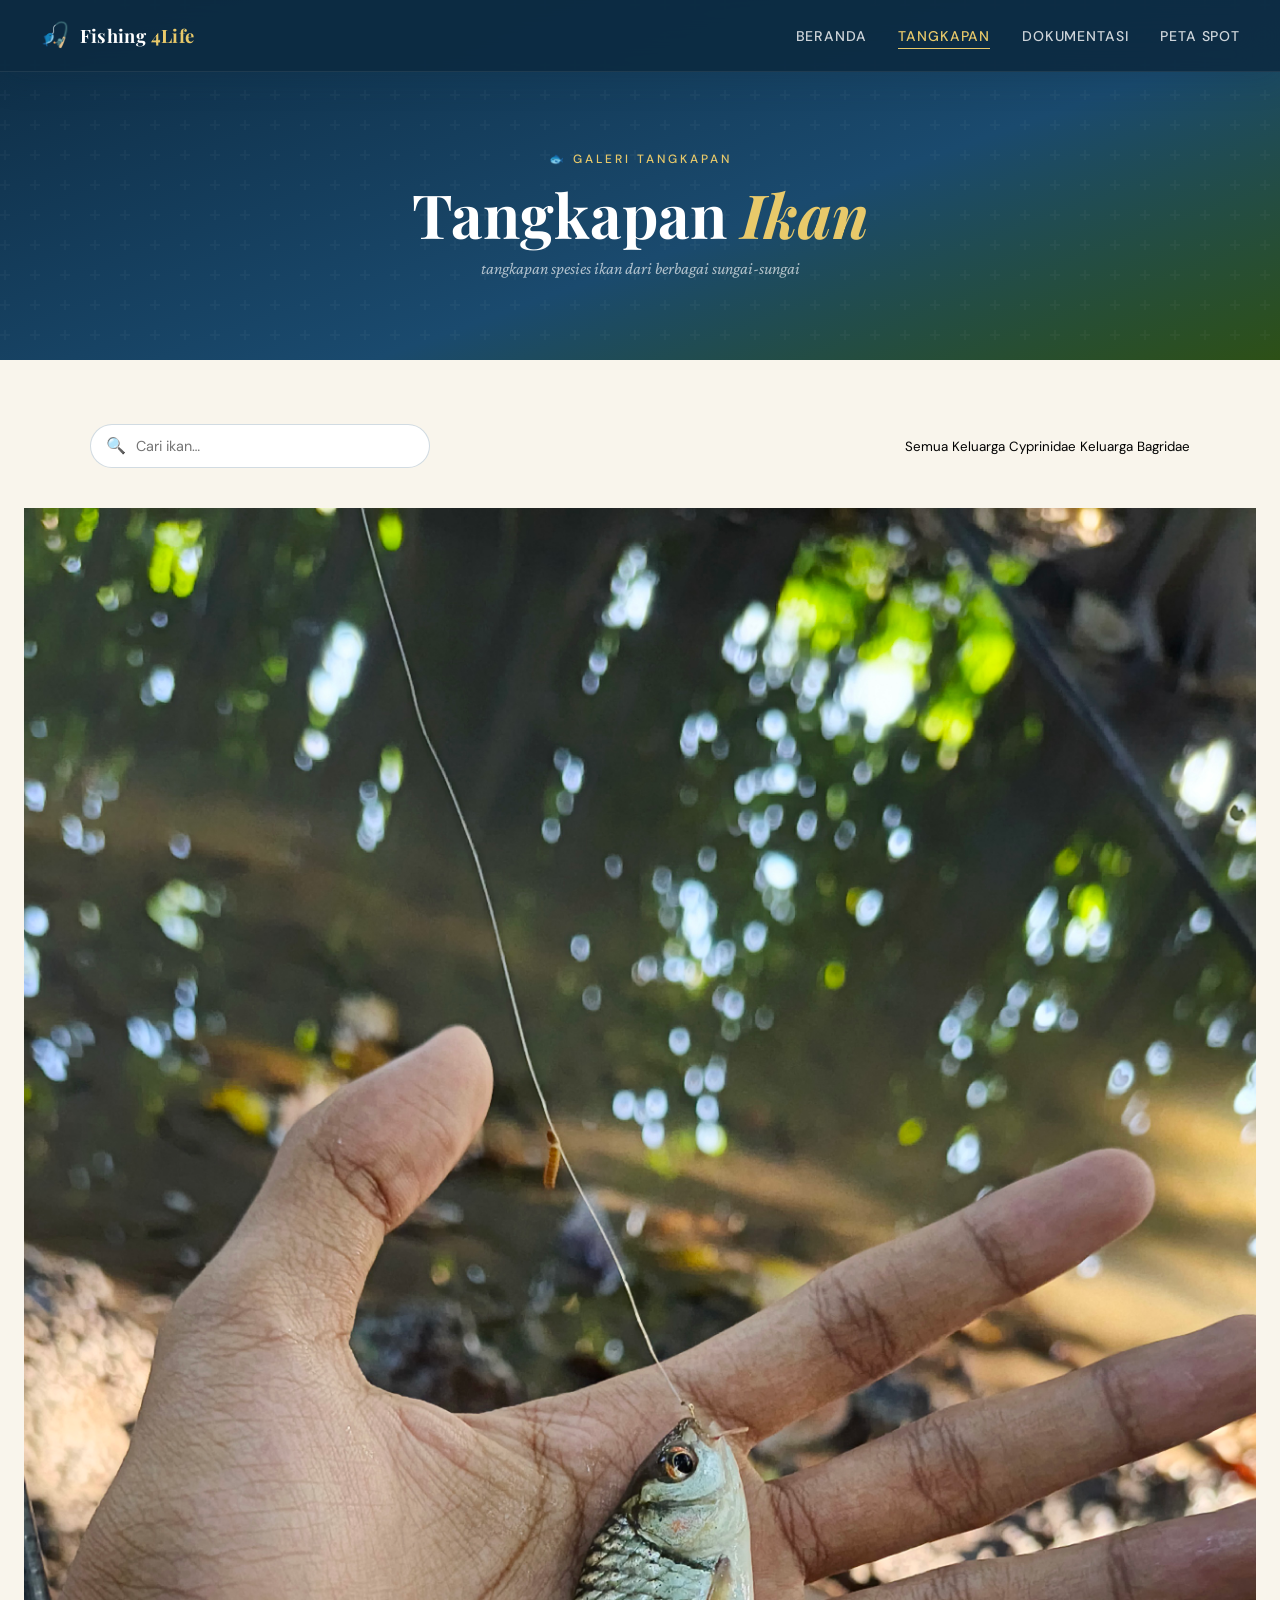
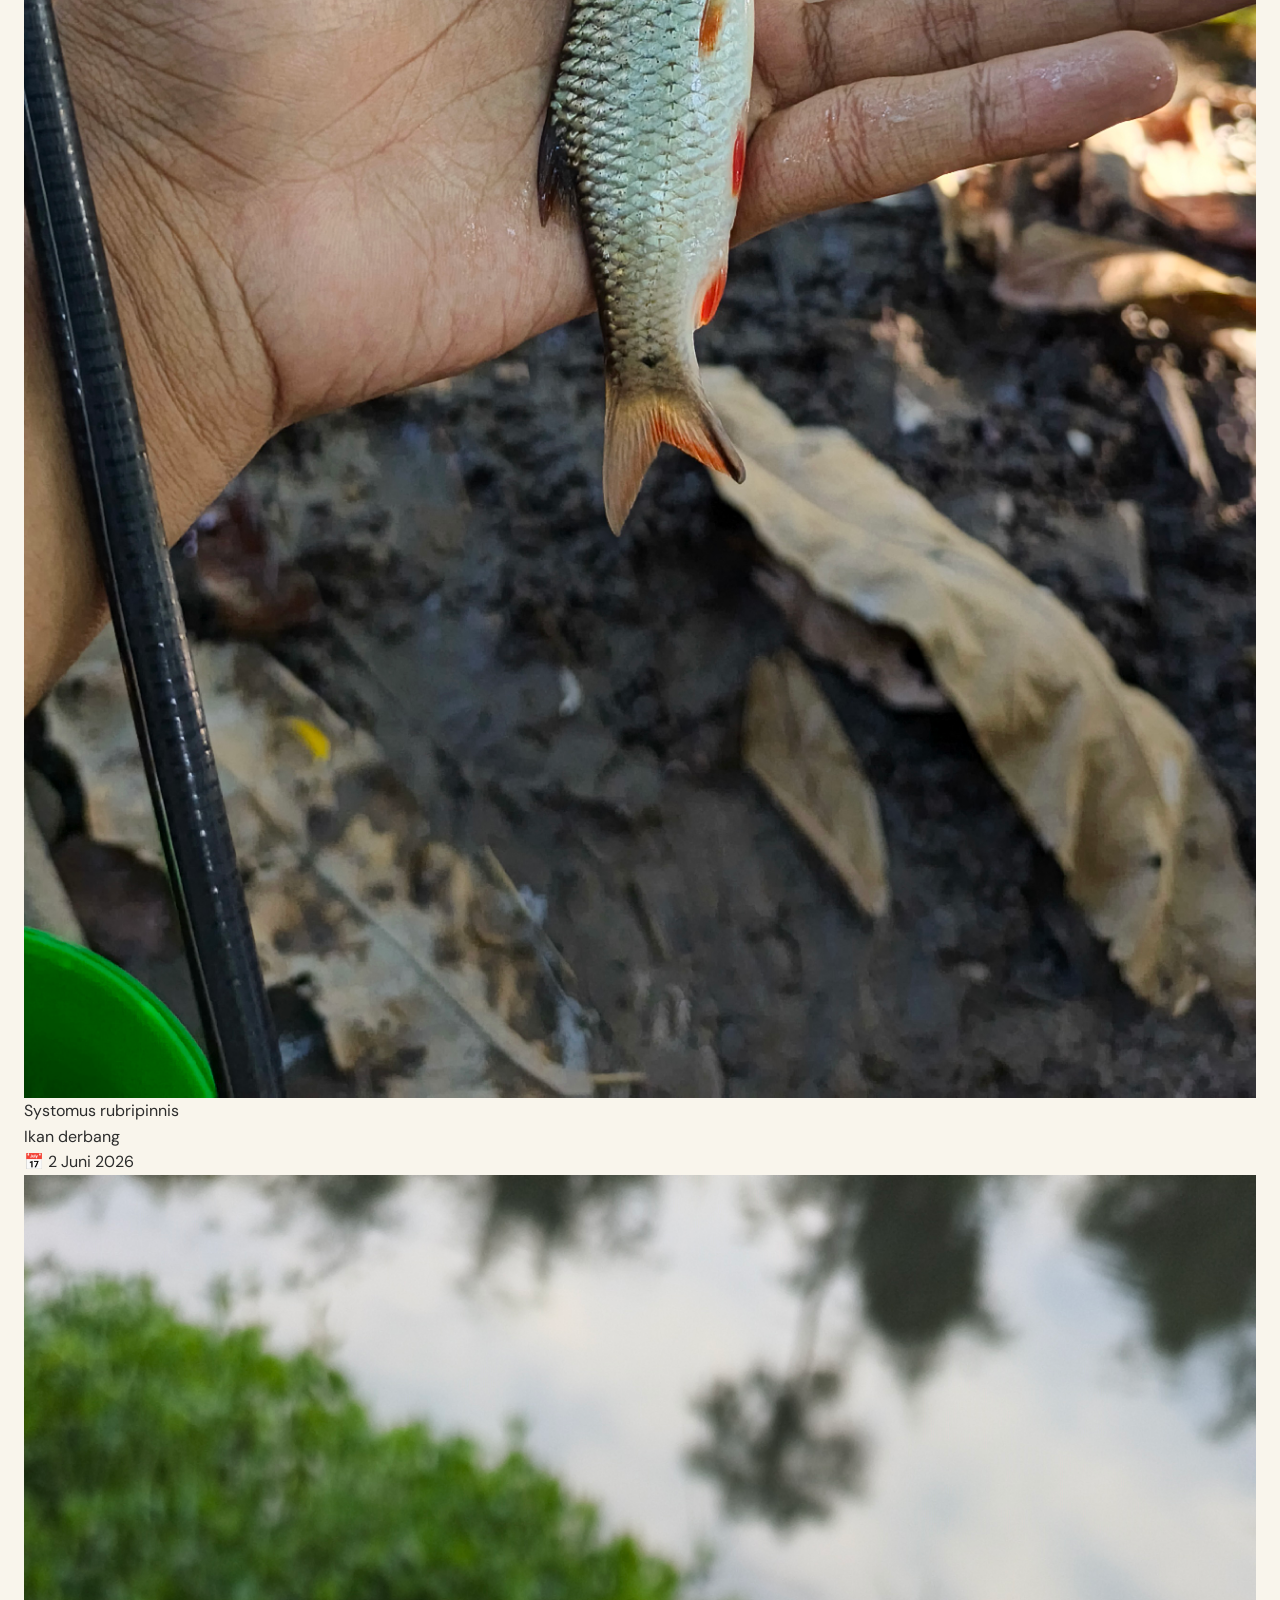
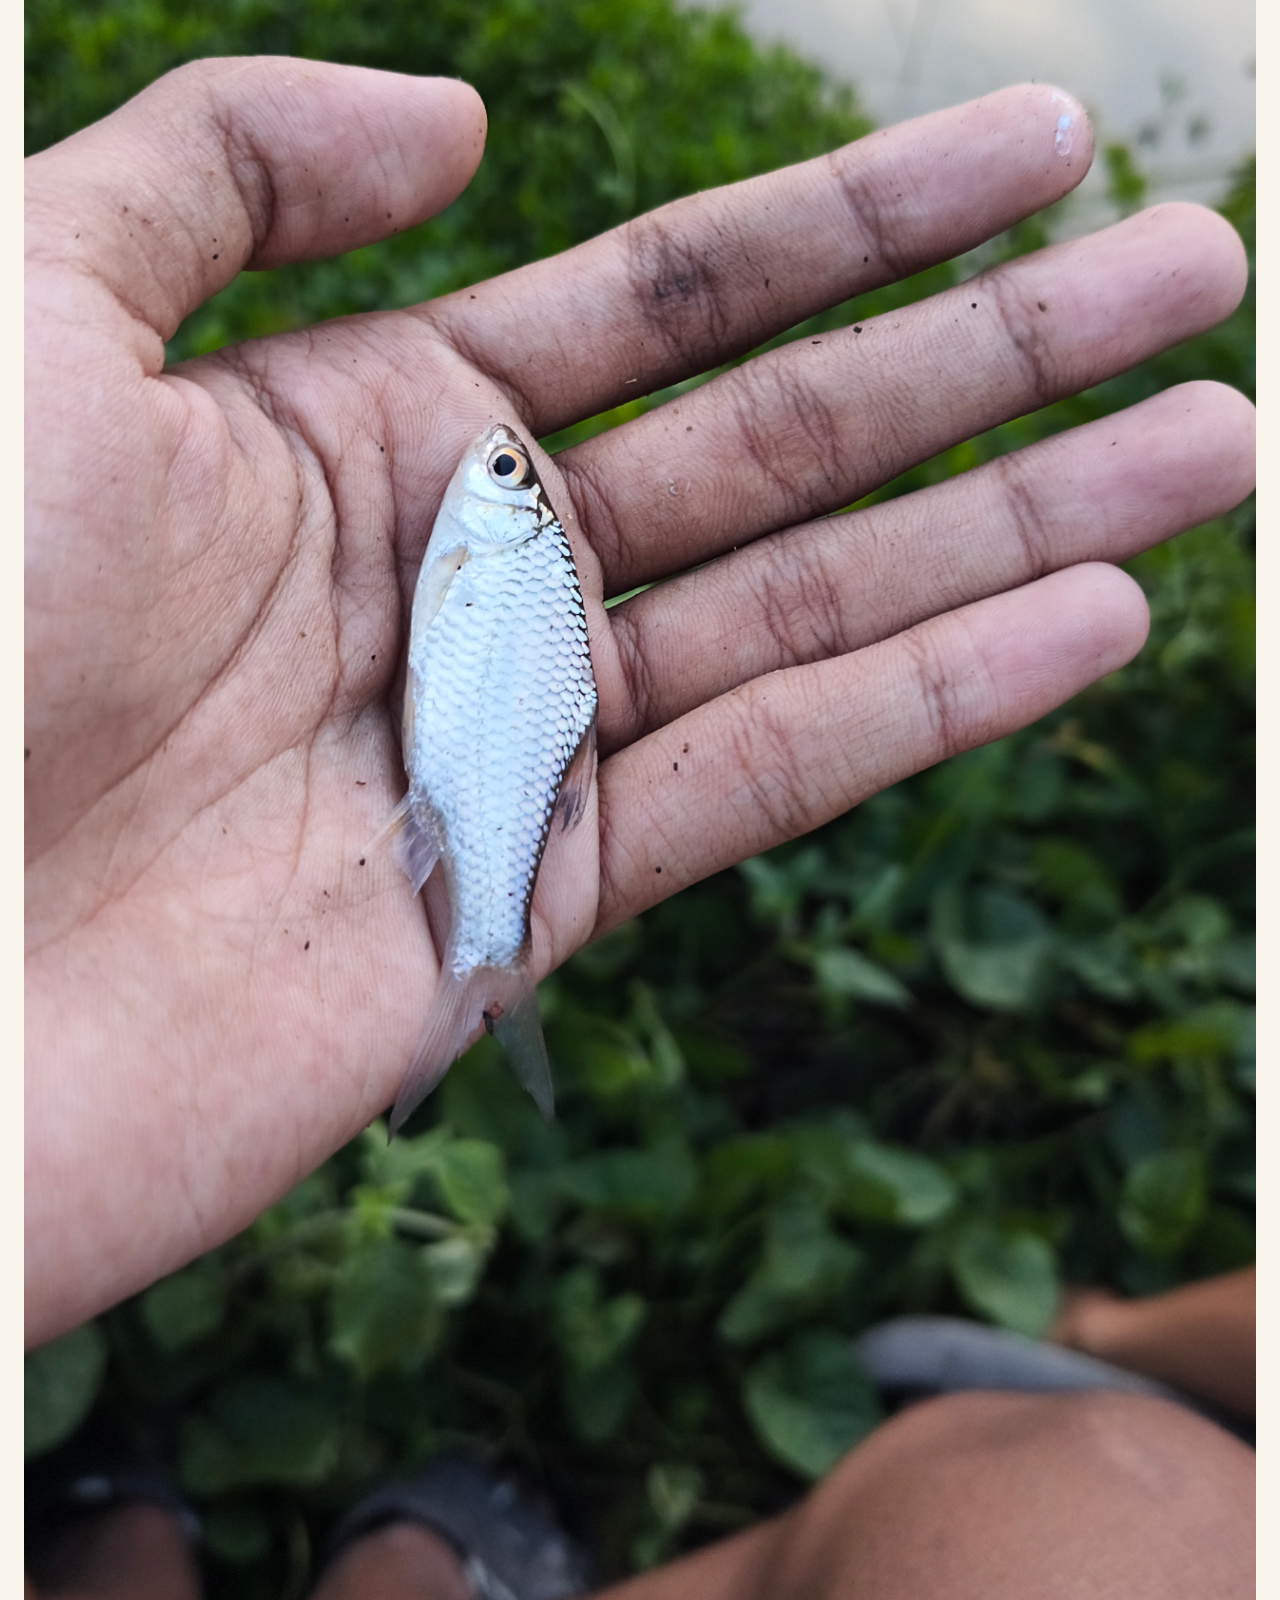
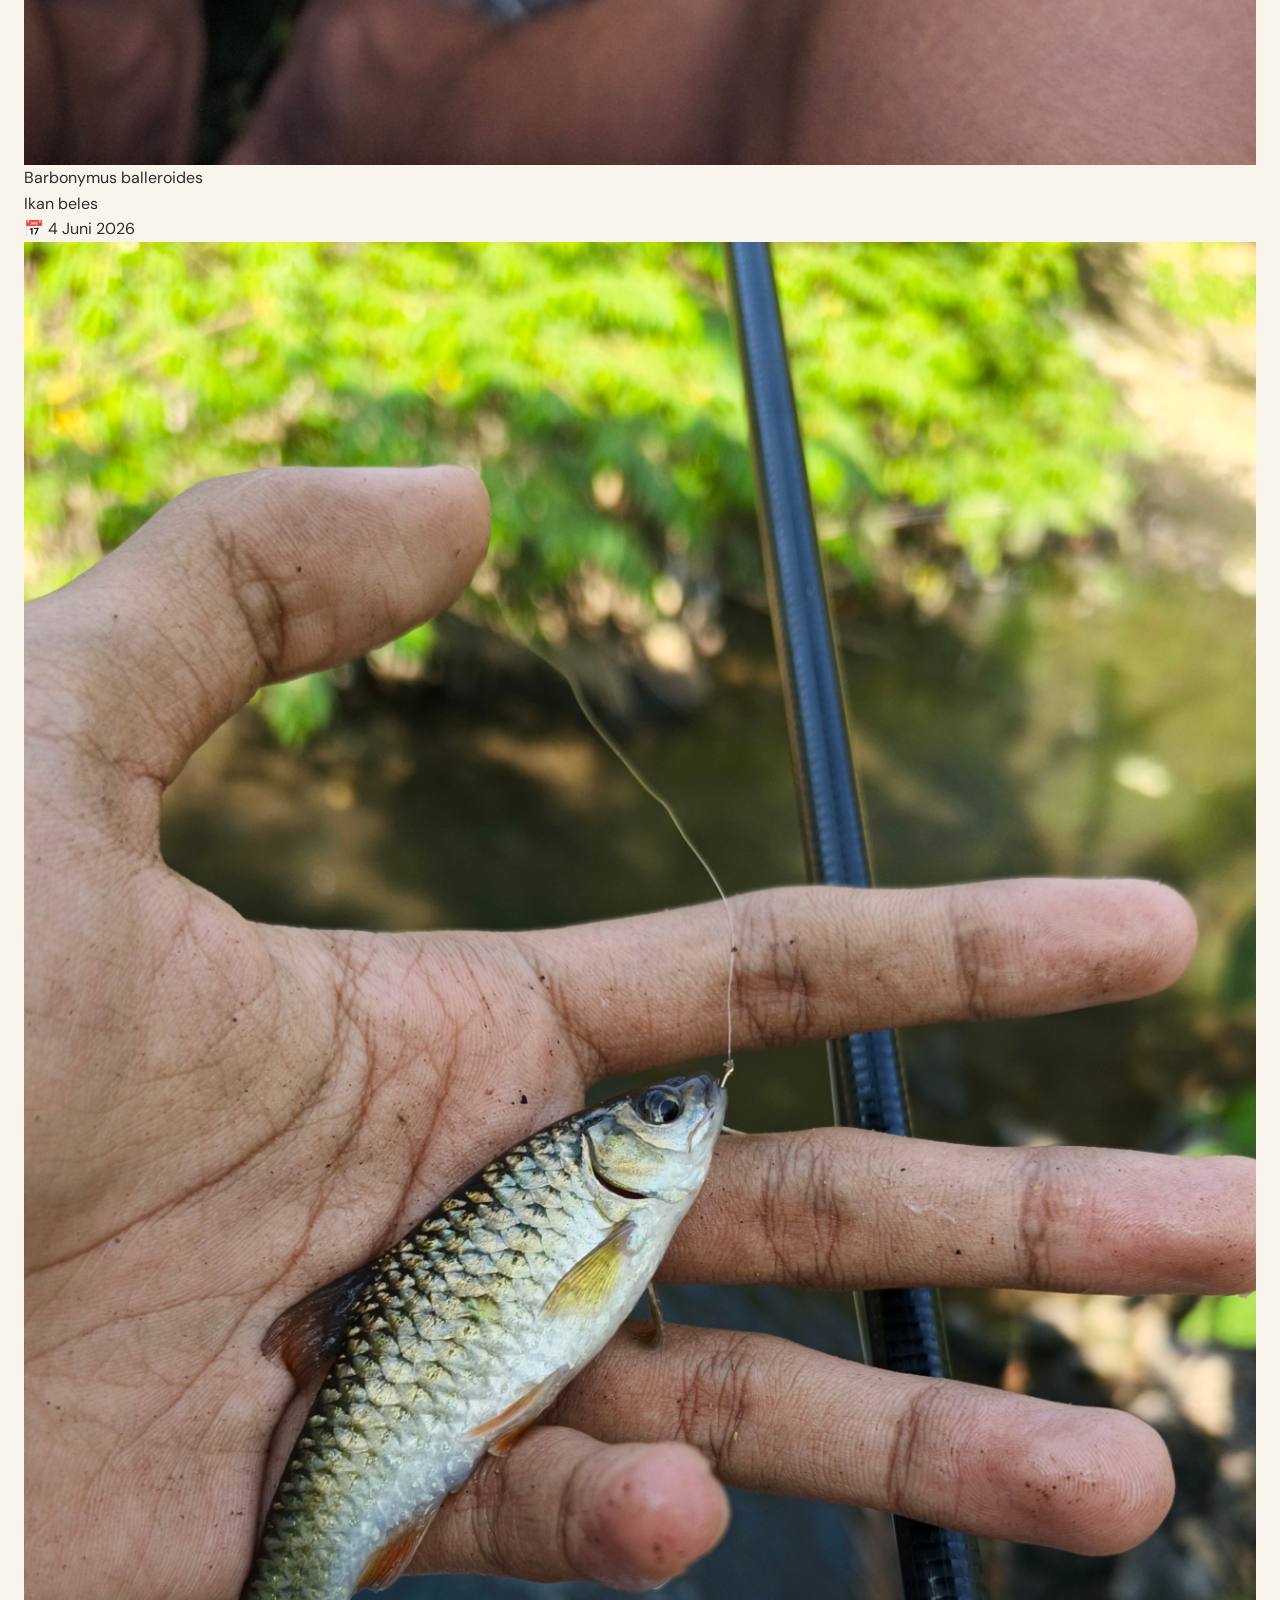
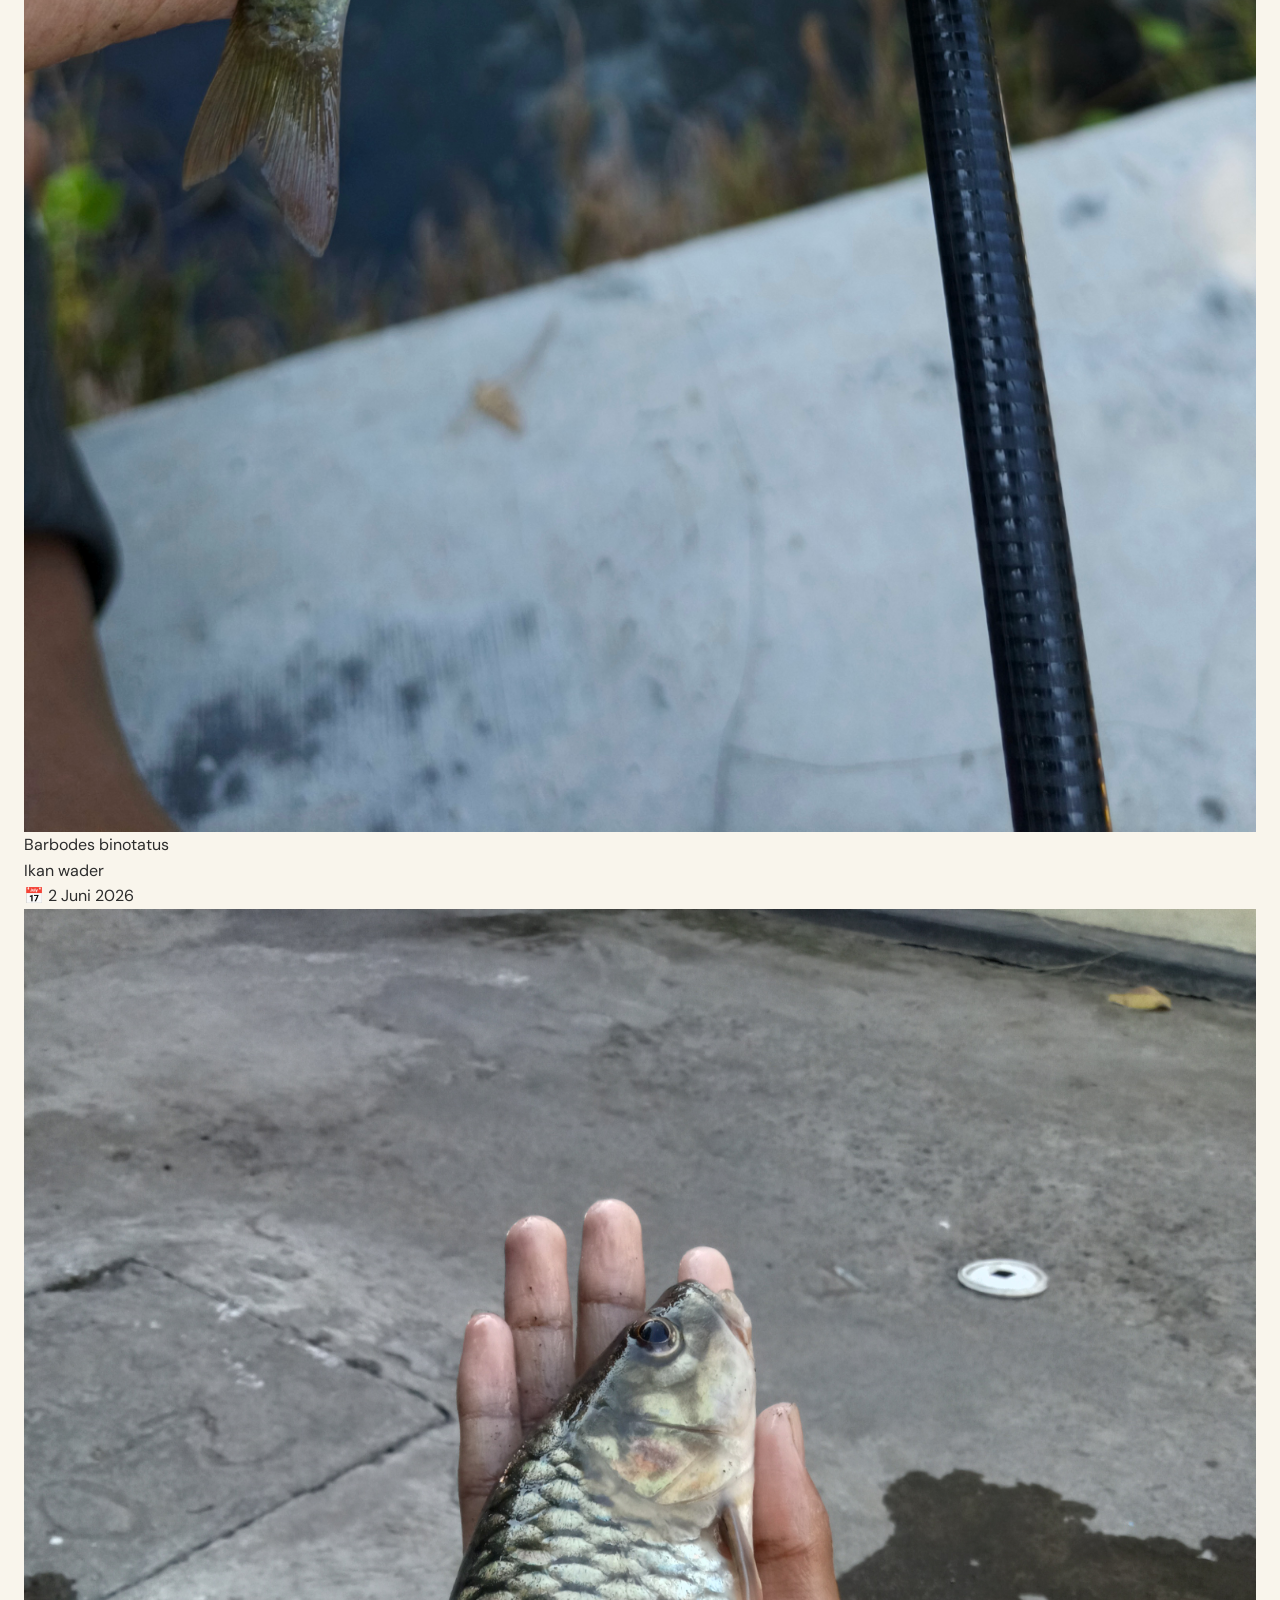
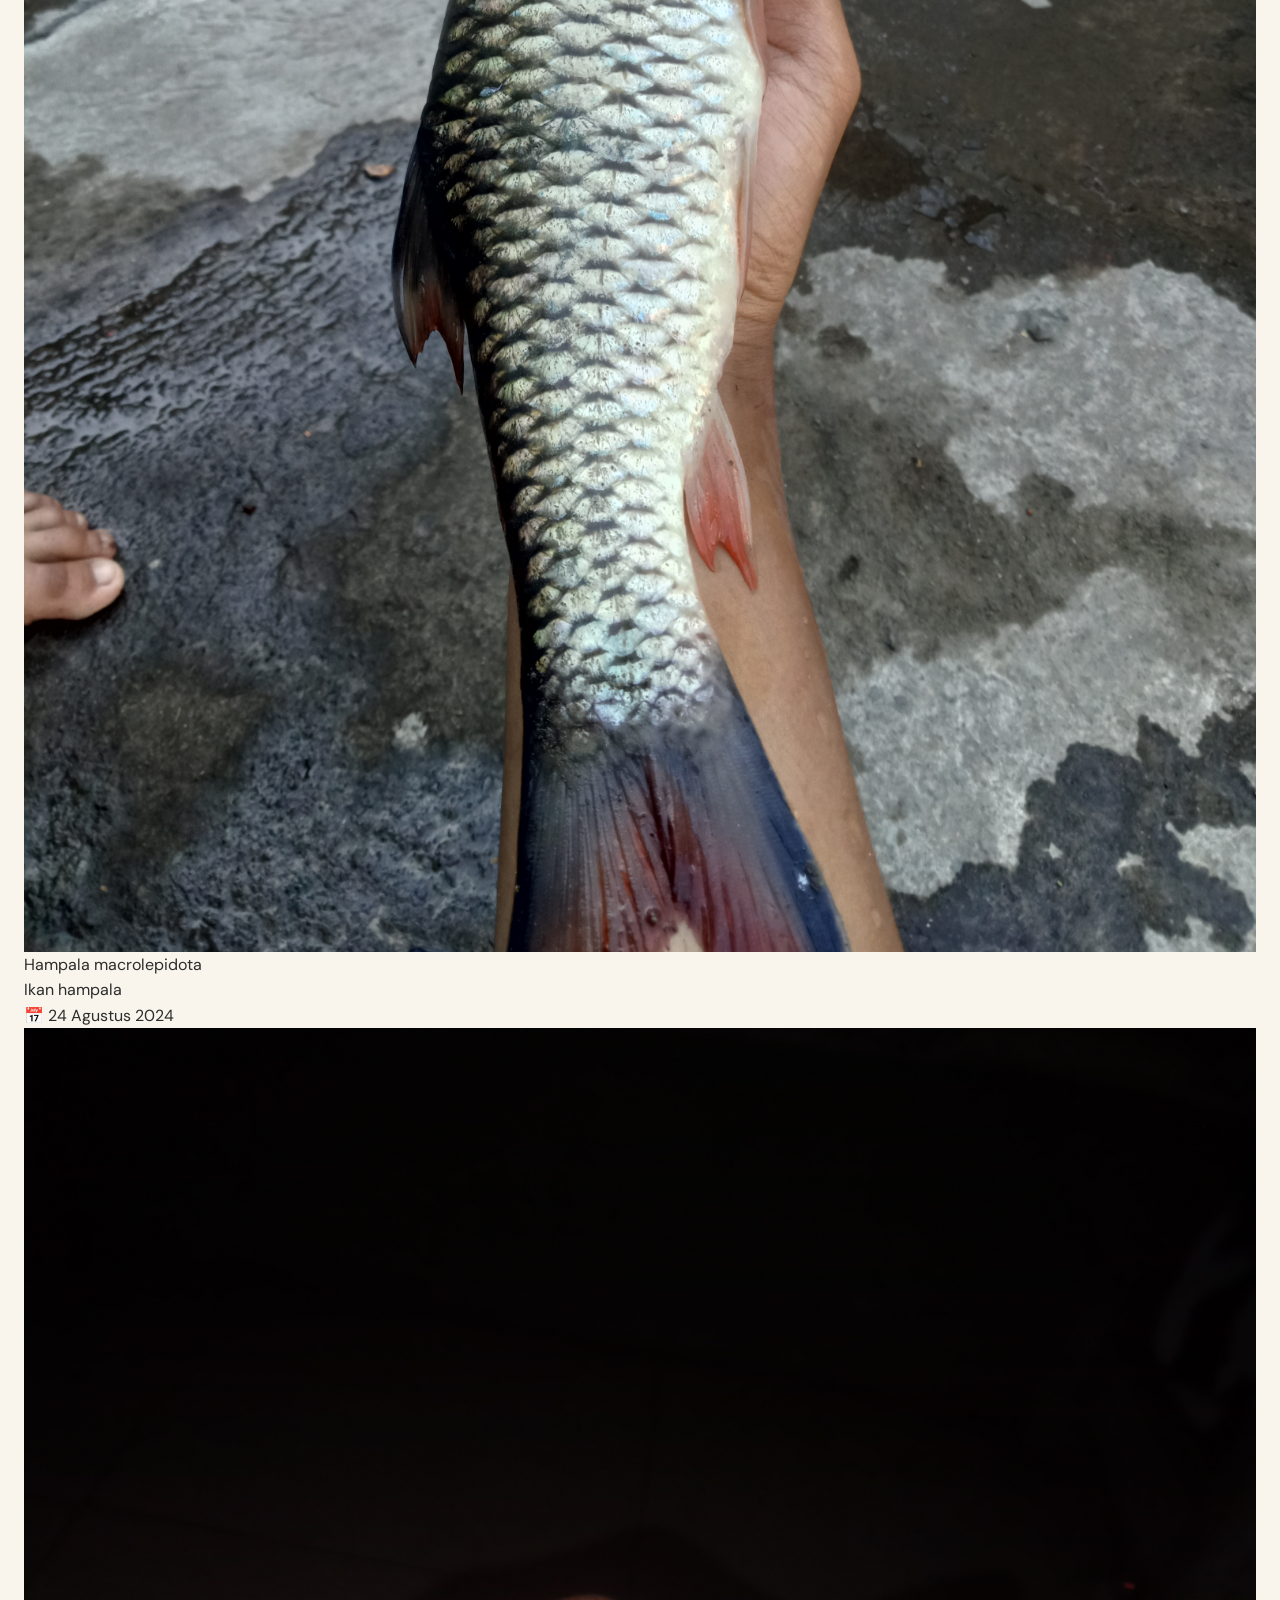
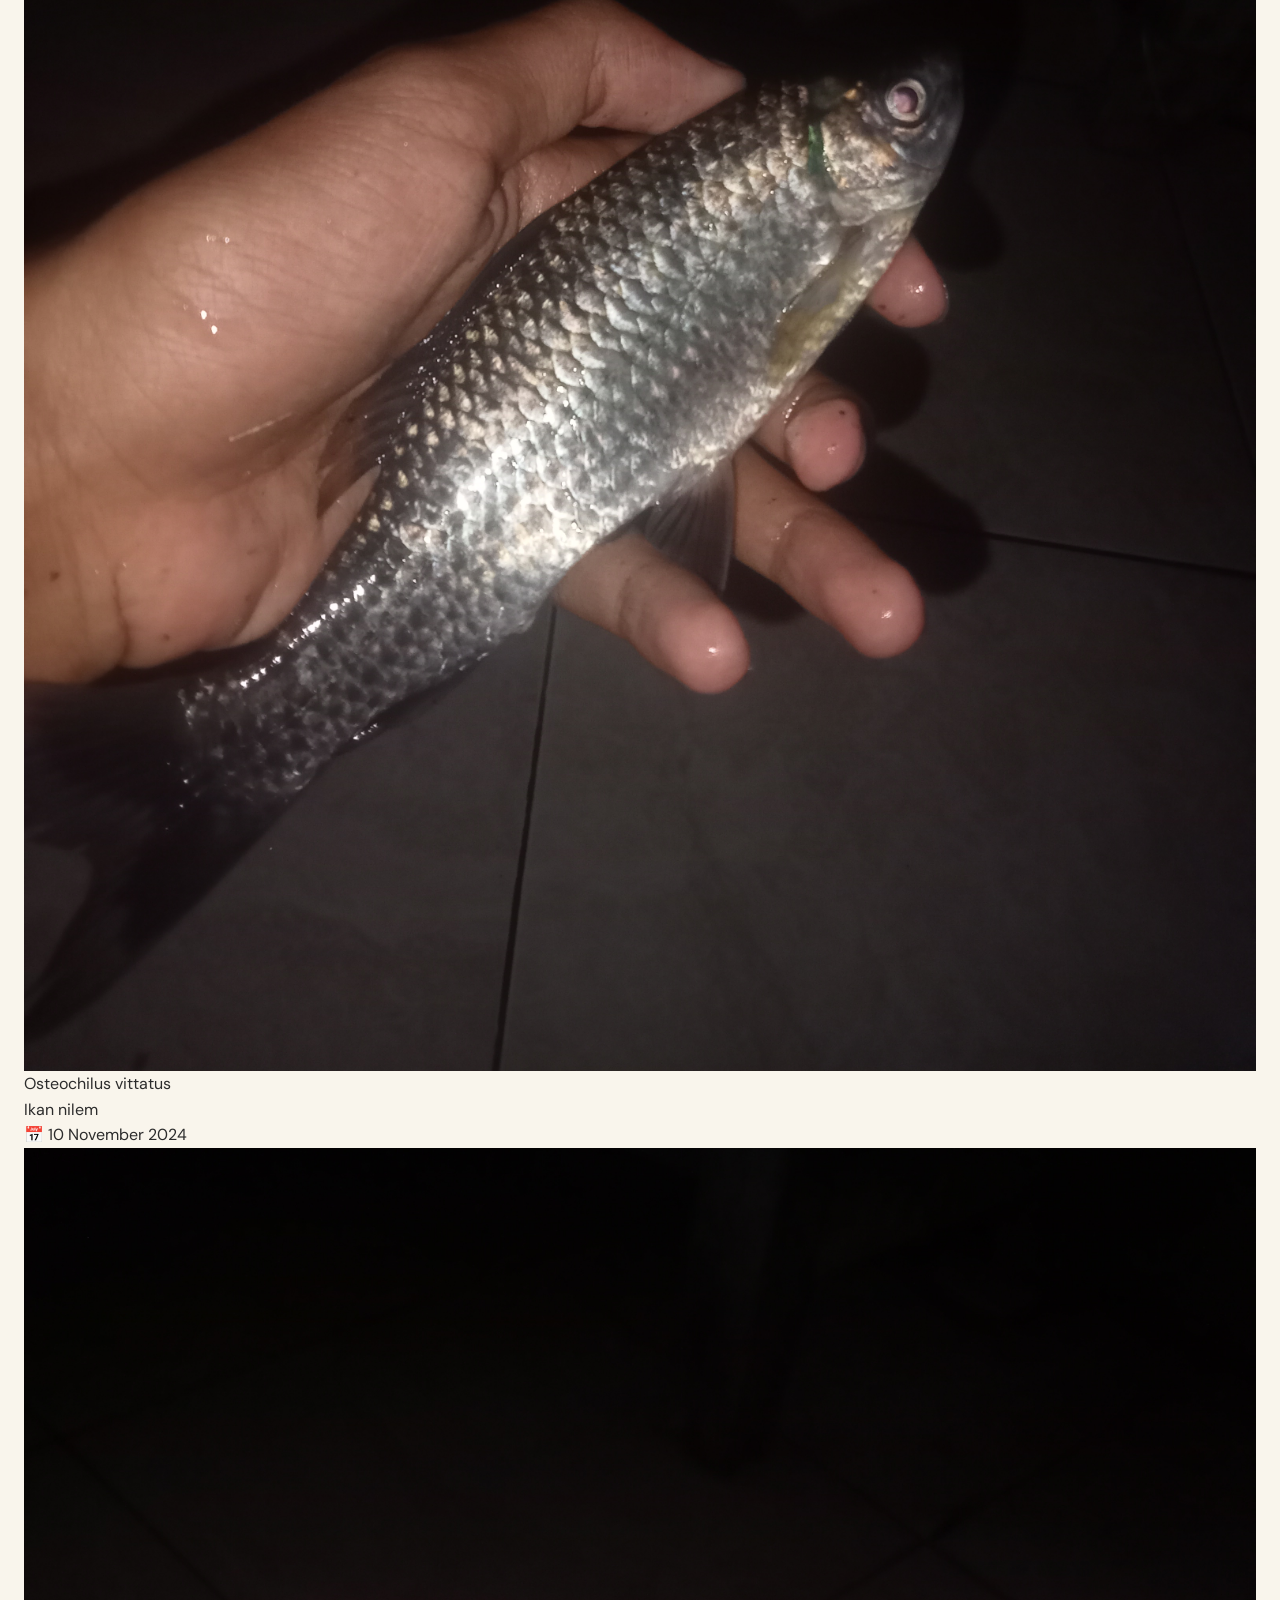
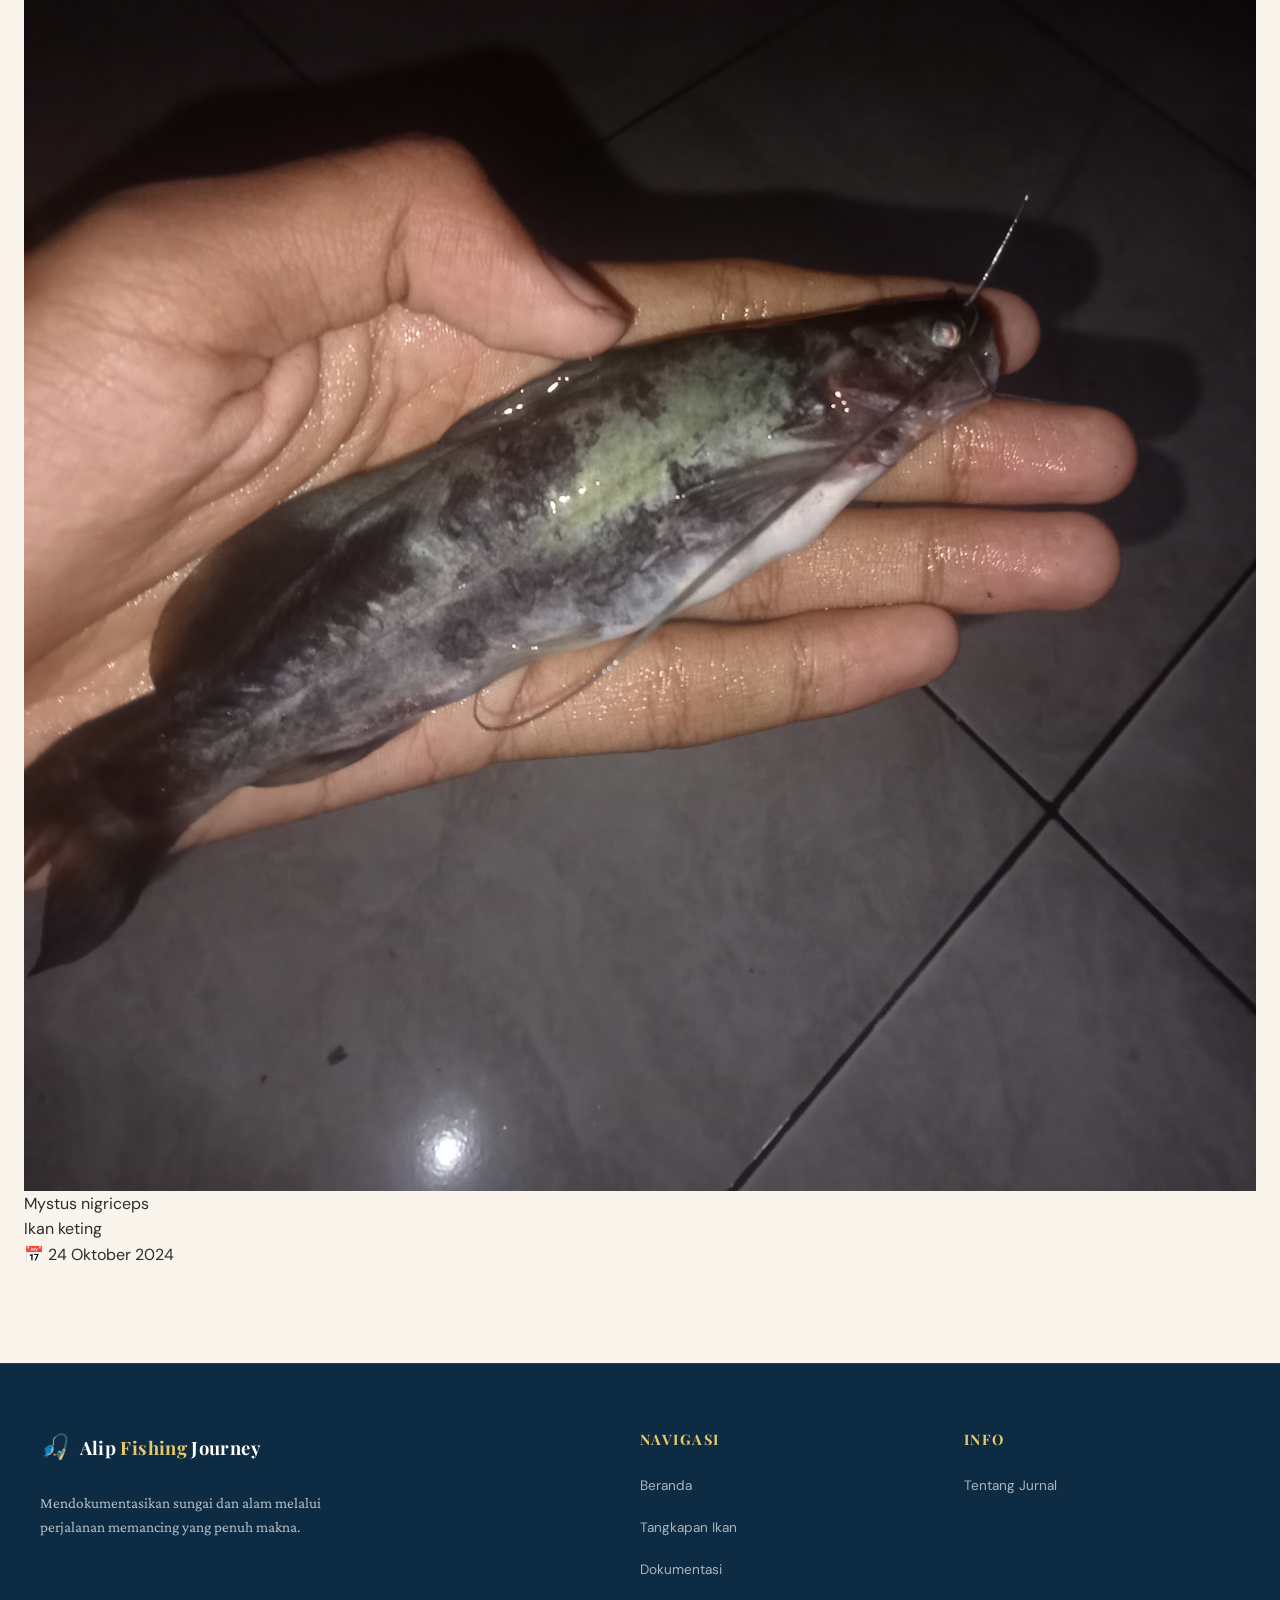
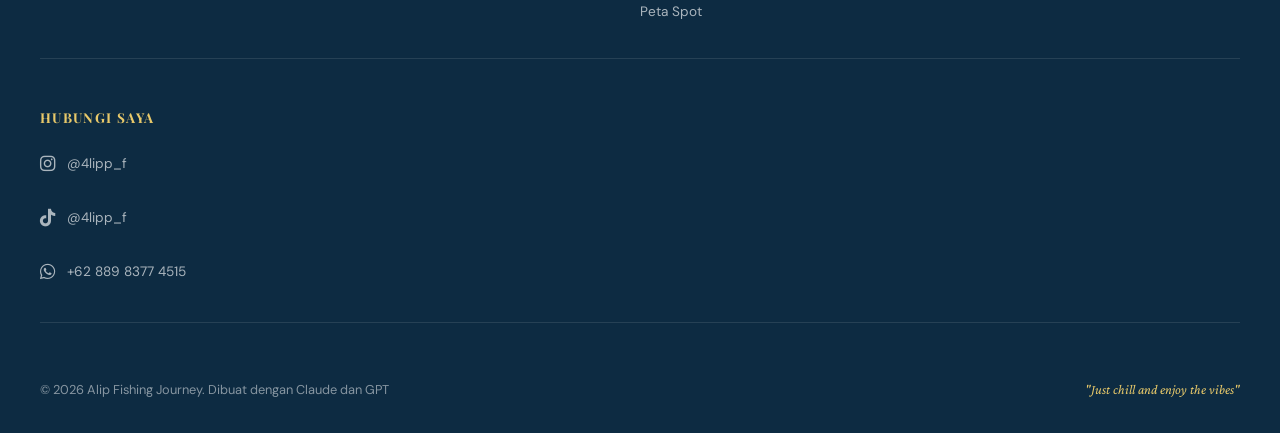
==== commit 3874c148: "Fix HTML formatting and update footer content" ====
--- a/catches.html
+++ b/catches.html
@@ -7,8 +7,7 @@
   <meta name="description" content="Galeri lengkap tangkapan spesies ikan dari berbagai spot sungai-sungai." />
   <link rel="stylesheet" href="style.css" />
   <link rel="icon" type="image/svg+xml" href="data:image/svg+xml,<svg xmlns='http://www.w3.org/2000/svg' viewBox='0 0 100 100'><text y='.9em' font-size='90'>🎣</text></svg>" />
-  <link rel="stylesheet"
-href="https://cdnjs.cloudflare.com/ajax/libs/font-awesome/6.5.2/css/all.min.css">
+  <link rel="stylesheet" href="https://cdnjs.cloudflare.com/ajax/libs/font-awesome/6.5.2/css/all.min.css">
 </head>
 <body>
 
@@ -30,7 +29,7 @@
     </a>
     <ul class="nav-links">
       <li><a href="index.html">Beranda</a></li>
-      <li><a href="catches.html">Tangkapan</a></li>
+      <li><a href="catches.html" class="active">Tangkapan</a></li>
       <li><a href="documentation.html">Dokumentasi</a></li>
       <li><a href="map.html">Peta Spot</a></li>
     </ul>
@@ -68,7 +67,6 @@
       <button class="filter-btn active" data-filter="all">Semua</button>
       <button class="filter-btn" data-filter="Cyprinidae">Keluarga Cyprinidae</button>
       <button class="filter-btn" data-filter="Bagridae">Keluarga Bagridae</button>
-      
     </div>
   </div>
 
@@ -76,131 +74,119 @@
   <div class="catches-grid" id="catches-grid">
 
     <!-- Card 1 -->
-<div class="fish-card reveal"
-     data-species="Cyprinidae"
-     data-lightbox
-     data-img="derbang.jpg"
-     data-title="Ikan derbang"
-     data-sub="2 Juni 2026"
-     data-emoji="🐠"
-     data-color="linear-gradient(135deg,#1a4a6e,#2d7ab5)">
-
-  <div class="fish-card-img">
-    <img src="derbang.jpg" alt="Ikan derbang">
-    <div class="fish-species-tag">Systomus rubripinnis</div>
-  </div>
-
-  <div class="fish-card-body">
-    <div class="fish-card-name">Ikan derbang</div>
-    <div class="fish-card-location">📅 2 Juni 2026</div>
-  </div>
-
-</div>
+    <div class="fish-card reveal"
+         data-species="Cyprinidae"
+         data-lightbox
+         data-img="derbang.jpg"
+         data-title="Ikan derbang"
+         data-sub="2 Juni 2026"
+         data-emoji="🐠"
+         data-color="linear-gradient(135deg,#1a4a6e,#2d7ab5)">
+      <div class="fish-card-img">
+        <img src="derbang.jpg" alt="Ikan derbang" loading="lazy">
+        <div class="fish-species-tag">Systomus rubripinnis</div>
+      </div>
+      <div class="fish-card-body">
+        <div class="fish-card-name">Ikan derbang</div>
+        <div class="fish-card-location">📅 2 Juni 2026</div>
+      </div>
+    </div>
+
     <!-- Card 2 -->
-<div class="fish-card reveal"
-     data-species="Cyprinidae"
-     data-lightbox
-     data-img="beles.jpg"
-     data-title="Ikan beles"
-     data-sub="4 Juni 2026"
-     data-emoji="🐟"
-     data-color="linear-gradient(135deg,#1a4a6e,#2d7ab5)">
-
-  <div class="fish-card-img">
-    <img src="beles.jpg" alt="Ikan beles">
-    <div class="fish-species-tag">Barbonymus balleroides</div>
-  </div>
-
-  <div class="fish-card-body">
-    <div class="fish-card-name">Ikan beles</div>
-    <div class="fish-card-location">📅 4 Juni 2026</div>
-  </div>
-
-</div>
+    <div class="fish-card reveal"
+         data-species="Cyprinidae"
+         data-lightbox
+         data-img="beles.jpg"
+         data-title="Ikan beles"
+         data-sub="4 Juni 2026"
+         data-emoji="🐟"
+         data-color="linear-gradient(135deg,#1a4a6e,#2d7ab5)">
+      <div class="fish-card-img">
+        <img src="beles.jpg" alt="Ikan beles" loading="lazy">
+        <div class="fish-species-tag">Barbonymus balleroides</div>
+      </div>
+      <div class="fish-card-body">
+        <div class="fish-card-name">Ikan beles</div>
+        <div class="fish-card-location">📅 4 Juni 2026</div>
+      </div>
+    </div>
+
     <!-- Card 3 -->
-<div class="fish-card reveal"
-     data-species="Cyprinidae"
-     data-lightbox
-     data-img="wader.jpg"
-     data-title="Ikan wader"
-     data-sub="2 Juni 2026"
-     data-emoji="🐡"
-     data-color="linear-gradient(135deg,#1a4a6e,#2d7ab5)">
-
-  <div class="fish-card-img">
-    <img src="wader.jpg" alt="Ikan wader">
-    <div class="fish-species-tag">Barbodes binotatus</div>
-  </div>
-
-  <div class="fish-card-body">
-    <div class="fish-card-name">Ikan wader</div>
-    <div class="fish-card-location">📅 2 Juni 2026</div>
-  </div>
-
-</div>
+    <div class="fish-card reveal"
+         data-species="Cyprinidae"
+         data-lightbox
+         data-img="wader.jpg"
+         data-title="Ikan wader"
+         data-sub="2 Juni 2026"
+         data-emoji="🐡"
+         data-color="linear-gradient(135deg,#1a4a6e,#2d7ab5)">
+      <div class="fish-card-img">
+        <img src="wader.jpg" alt="Ikan wader" loading="lazy">
+        <div class="fish-species-tag">Barbodes binotatus</div>
+      </div>
+      <div class="fish-card-body">
+        <div class="fish-card-name">Ikan wader</div>
+        <div class="fish-card-location">📅 2 Juni 2026</div>
+      </div>
+    </div>
+
     <!-- Card 4 -->
-<div class="fish-card reveal"
-     data-species="Cyprinidae"
-     data-lightbox
-     data-img="hampala.jpg"
-     data-title="Ikan hampala"
-     data-sub="24 Agustus 2024"
-     data-emoji="🦈"
-     data-color="linear-gradient(135deg,#1a4a6e,#2d7ab5)">
-
-  <div class="fish-card-img">
-    <img src="hampala.jpg" alt="Ikan hampala">
-    <div class="fish-species-tag">Hampala macrolepidota</div>
-  </div>
-
-  <div class="fish-card-body">
-    <div class="fish-card-name">Ikan hampala</div>
-    <div class="fish-card-location">📅 24 Agustus 2024</div>
-  </div>
-
-</div>
+    <div class="fish-card reveal"
+         data-species="Cyprinidae"
+         data-lightbox
+         data-img="hampala.jpg"
+         data-title="Ikan hampala"
+         data-sub="24 Agustus 2024"
+         data-emoji="🦈"
+         data-color="linear-gradient(135deg,#1a4a6e,#2d7ab5)">
+      <div class="fish-card-img">
+        <img src="hampala.jpg" alt="Ikan hampala" loading="lazy">
+        <div class="fish-species-tag">Hampala macrolepidota</div>
+      </div>
+      <div class="fish-card-body">
+        <div class="fish-card-name">Ikan hampala</div>
+        <div class="fish-card-location">📅 24 Agustus 2024</div>
+      </div>
+    </div>
+
     <!-- Card 5 -->
-<div class="fish-card reveal"
-     data-species="Cyprinidae"
-     data-lightbox
-     data-img="nilem.jpg"
-     data-title="Ikan nilem"
-     data-sub="10 November 2024"
-     data-emoji="🐠"
-     data-color="linear-gradient(135deg,#1a4a6e,#2d7ab5)">
-
-  <div class="fish-card-img">
-    <img src="nilem.jpg" alt="Ikan nilem">
-    <div class="fish-species-tag">Osteochilus vittatus</div>
-  </div>
-
-  <div class="fish-card-body">
-    <div class="fish-card-name">Ikan nilem</div>
-    <div class="fish-card-location">📅 10 November 2024</div>
-  </div>
-
-</div>
+    <div class="fish-card reveal"
+         data-species="Cyprinidae"
+         data-lightbox
+         data-img="nilem.jpg"
+         data-title="Ikan nilem"
+         data-sub="10 November 2024"
+         data-emoji="🐠"
+         data-color="linear-gradient(135deg,#1a4a6e,#2d7ab5)">
+      <div class="fish-card-img">
+        <img src="nilem.jpg" alt="Ikan nilem" loading="lazy">
+        <div class="fish-species-tag">Osteochilus vittatus</div>
+      </div>
+      <div class="fish-card-body">
+        <div class="fish-card-name">Ikan nilem</div>
+        <div class="fish-card-location">📅 10 November 2024</div>
+      </div>
+    </div>
+
     <!-- Card 6 -->
-<div class="fish-card reveal"
-     data-species="Bagridae"
-     data-lightbox
-     data-img="keting.jpg"
-     data-title="Ikan keting"
-     data-sub="24 Oktober 2024"
-     data-emoji="🐠"
-     data-color="linear-gradient(135deg,#1a4a6e,#2d7ab5)">
-
-  <div class="fish-card-img">
-    <img src="keting.jpg" alt="Ikan keting">
-    <div class="fish-species-tag">Mystus nigriceps </div>
-  </div>
-
-  <div class="fish-card-body">
-    <div class="fish-card-name">Ikan keting</div>
-    <div class="fish-card-location">📅 24 Oktober 2024</div>
-  </div>
-
-</div>
+    <div class="fish-card reveal"
+         data-species="Bagridae"
+         data-lightbox
+         data-img="keting.jpg"
+         data-title="Ikan keting"
+         data-sub="24 Oktober 2024"
+         data-emoji="🐠"
+         data-color="linear-gradient(135deg,#1a4a6e,#2d7ab5)">
+      <div class="fish-card-img">
+        <img src="keting.jpg" alt="Ikan keting" loading="lazy">
+        <div class="fish-species-tag">Mystus nigriceps</div>
+      </div>
+      <div class="fish-card-body">
+        <div class="fish-card-name">Ikan keting</div>
+        <div class="fish-card-location">📅 24 Oktober 2024</div>
+      </div>
+    </div>
+
     <!-- No results -->
     <div id="no-results" class="no-results" style="display:none">
       🔍 Tidak ada ikan yang ditemukan. Coba kata kunci lain.
@@ -227,11 +213,11 @@
   <div class="footer-inner">
     <div class="footer-top">
       <div class="footer-brand">
-        <div class="nav-logo" style="margin-bottom:1rem">
+        <div class="nav-logo" style="margin-bottom:0.75rem">
           <span class="nav-logo-icon">🎣</span>
           <span class="nav-logo-text">Alip <span>Fishing</span> Journey</span>
         </div>
-        <p>Mendokumentasikan sungai dan alam  melalui perjalanan memancing yang penuh makna.</p>
+        <p>Mendokumentasikan sungai dan alam melalui perjalanan memancing yang penuh makna.</p>
       </div>
       <div class="footer-col">
         <div class="footer-col-title">Navigasi</div>
@@ -243,43 +229,25 @@
       <div class="footer-col">
         <div class="footer-col-title">Info</div>
         <a href="#">Tentang Jurnal</a>
-        
-      </div>
-    </div>
+      </div>
+    </div>
+
     <div class="footer-contact">
-
-  <h4>HUBUNGI SAYA</h4>
-
-  <a href="https://instagram.com/4lipp_f"
-     target="_blank"
-     class="social-link">
-    <i class="fa-brands fa-instagram"></i>
-    @4lipp_f
-  </a>
-
-  <a href="https://www.tiktok.com/@4lipp_f"
-     target="_blank"
-     class="social-link">
-    <i class="fa-brands fa-tiktok"></i>
-    @4lipp_f
-  </a>
-
-  <a href="https://wa.me/6288983774515"
-     target="_blank"
-     class="social-link">
-    <i class="fa-brands fa-whatsapp"></i>
-    +62 889 8377 4515
-  </a>
-
-    </div>
+      <h4>Hubungi Saya</h4>
+      <a href="https://instagram.com/4lipp_f" target="_blank" class="social-link">
+        <i class="fa-brands fa-instagram"></i> @4lipp_f
+      </a>
+      <a href="https://www.tiktok.com/@4lipp_f" target="_blank" class="social-link">
+        <i class="fa-brands fa-tiktok"></i> @4lipp_f
+      </a>
+      <a href="https://wa.me/6288983774515" target="_blank" class="social-link">
+        <i class="fa-brands fa-whatsapp"></i> +62 889 8377 4515
+      </a>
+    </div>
+
     <div class="footer-bottom">
-      <span class="footer-copy">
-  © 2026 Alip Fishing Journey. Dibuat dengan Claude dan GPT
-</span>
-
-<span class="footer-tagline">
-  "Just chill and enjoy the vibes"
-</span>
+      <span class="footer-copy">© 2026 Alip Fishing Journey. Dibuat dengan Claude dan GPT</span>
+      <span class="footer-tagline">"Just chill and enjoy the vibes"</span>
     </div>
   </div>
 </footer>
--- a/style.css
+++ b/style.css
@@ -372,7 +372,8 @@
 .page-header::before {
   content: '';
   position: absolute; inset: 0;
-  background: url("data:image/svg+xml,%3Csvg width='60' height='60' viewBox='0 0 60 60' xmlns='http://www.w3.org/2000/svg'%3E%3Cg fill='none' fill-rule='evenodd'%3E%3Cg fill='%23ffffff' fill-opacity='0.03'%3E%3Cpath d='M36 34v-4h-2v4h-4v2h4v4h2v-4h4v-2h-4zm0-30V0h-2v4h-4v2h4v4h2V6h4V4h-4zM6 34v-4H4v4H0v2h4v4h2v-4h4v-2H6zM6 4V0H4v4H0v2h4v4h2V6h4V4H6z'/%3E%3C/g%3E%3C/g%3E%3C/svg%3E");
+  background: url("data:image/svg+xml,%3Csvg width='60' height='60' viewBox='0 0 60 60' xmlns='http://www.w3.org/2000/svg'%3E%3Cg fill='none' fill-rule='evenodd'%3E%3Cg fill='%23ffffff' fill-opacity='0.1'%3E%3Cpath d='M36 34v-4h-2v4h-4v2h4v4h2v-4h4v-2h-4zm0-30V0h-2v4h-4v2h4v4h2V6h4V4h-4zM6 34v-4H4v4H0v2h4v4h2v-4h4v-2H6zM6 4V0H4v4H0v2h4v4h2V6h4V4H6z'/%3E%3C/g%3E%3C/g%3E%3C/svg%3E");
+  opacity: 0.3;
 }
 .page-header-content { position: relative; z-index: 1; }
 .page-header-label {
@@ -569,37 +570,34 @@
   50% { transform: scaleY(0.6); opacity: 1; }
 }
 
-
-
-*, *::before, *::after {
-  margin: 0;
-  padding: 0;
-  box-sizing: border-box;
-}
-
-html, body {
- width: 100%;
- min-height: 100%;
- 
+/* ========================================
+   KOI POND SECTION - STANDALONE
+======================================== */
+#koi-pond-section {
+  position: relative;
+  width: 100%;
+  height: 800px;
   background: #0a2a3a;
-  font-family: 'Georgia', serif;
-  touch-action: auto;
-  user-select: none;
-  -webkit-user-select: none;
+  overflow: hidden;
 }
 
 #pond {
   position: absolute;
-  top: 0; left: 0; inset:0;z-index: 0;
-  width: 100%; height: 100%;
+  top: 0;
+  left: 0;
+  width: 100%;
+  height: 100%;
   display: block;
   cursor: none;
+  z-index: 1;
 }
 
 #ui-overlay {
   position: absolute;
-  top: 0; left: 0;
-  width: 100%; height: 100%;
+  top: 0;
+  left: 0;
+  width: 100%;
+  height: 100%;
   pointer-events: none;
   z-index: 10;
 }
@@ -623,6 +621,7 @@
   letter-spacing: 0.08em;
   animation: floatHint 3s ease-in-out infinite;
   transition: opacity 0.8s ease;
+  pointer-events: auto;
 }
 
 #hint.hidden { opacity: 0; }
@@ -652,21 +651,6 @@
   font-style: italic;
   text-shadow: 0 0 20px rgba(100,200,255,0.3);
 }
-
-#cursor-ring {
-  position: fixed;
-  width: 28px;
-  height: 28px;
-  border-radius: 50%;
-  border: 1.5px solid rgba(180,240,255,0.5);
-  pointer-events: none;
-  z-index: 9999;
-  transform: translate(-50%, -50%);
-  transition: transform 0.08s ease, opacity 0.2s ease;
-  mix-blend-mode: screen;
-}
-
-
 
 /* ── Home — Feature Cards ── */
 #features {
@@ -997,581 +981,232 @@
   font-size: 1rem;
   color: var(--stone);
 }
-.catches-filters {
-  display: flex; flex-wrap: wrap; gap: 0.5rem;
-}
-.filter-btn {
-  padding: 0.55rem 1.1rem;
-  border-radius: 100px;
-  font-size: 0.82rem;
-  font-weight: 500;
-  border: 1.5px solid rgba(26,74,110,0.2);
-  background: var(--white);
-  color: var(--text-muted);
-  transition: var(--transition-fast);
-}
-.filter-btn:hover,
-.filter-btn.active {
-  background: var(--river);
-  border-color: var(--river);
+
+/* ========================================
+   FOOTER
+======================================== */
+footer {
+  background: var(--river-dark);
   color: var(--white);
-}
-.catches-grid {
-  max-width: 1100px; margin: 0 auto;
+  padding: 4rem 1.5rem 2rem;
+  border-top: 1px solid rgba(255,255,255,0.1);
+}
+
+.footer-inner {
+  max-width: 1200px;
+  margin: 0 auto;
+}
+
+.footer-top {
   display: grid;
-  grid-template-columns: repeat(auto-fill, minmax(260px, 1fr));
-  gap: 1.5rem;
-}
-.fish-card {
-  background: var(--white);
-  border-radius: var(--radius-md);
-  overflow: hidden;
-  box-shadow: var(--shadow-sm);
-  border: 1px solid rgba(0,0,0,0.06);
-  transition: var(--transition);
-  cursor: pointer;
-}
-.fish-card:hover {
-  transform: translateY(-6px);
-  box-shadow: var(--shadow-md);
-}
-.fish-card-img {
-  height: 220px;
-  position: relative;
-  overflow: hidden;
-}
-.fish-card-img img,
-.fish-card-img .fish-placeholder {
-  height: 100%;
-}
-.fish-placeholder {
-  width: 100%;
-  display: flex; align-items: center; justify-content: center;
-  font-size: 4rem;
-}
-.fp-1 { background: linear-gradient(135deg, #1a4a6e, #5ba0d4); }
-.fp-2 { background: linear-gradient(135deg, #2d5016, #6b8c3e); }
-.fp-3 { background: linear-gradient(135deg, #0d2b42, #2d7ab5); }
-.fp-4 { background: linear-gradient(135deg, #4a2800, #c9a84c); }
-.fp-5 { background: linear-gradient(135deg, #1a2d42, #3d6b8c); }
-.fp-6 { background: linear-gradient(135deg, #2d1a4e, #6b3ea6); }
-
-.fish-card-img img { transition: transform 0.5s ease; }
-.fish-card:hover .fish-card-img img { transform: scale(1.08); }
-
-.fish-species-tag {
-  position: absolute; top: 0.75rem; left: 0.75rem;
-  background: rgba(13,43,66,0.8);
-  backdrop-filter: blur(8px);
-  border-radius: 100px;
-  padding: 0.25rem 0.75rem;
-  font-size: 0.7rem;
-  font-weight: 600;
+  grid-template-columns: 2fr 1fr 1fr;
+  gap: 3rem;
+  margin-bottom: 3rem;
+  padding-bottom: 2rem;
+  border-bottom: 1px solid rgba(255,255,255,0.1);
+}
+
+.footer-brand {
+  display: flex;
+  flex-direction: column;
+  gap: 0.75rem;
+}
+
+.footer-brand p {
+  font-family: var(--font-accent);
+  font-size: 0.95rem;
+  color: rgba(255,255,255,0.7);
+  line-height: 1.6;
+  max-width: 300px;
+}
+
+.footer-col {
+  display: flex;
+  flex-direction: column;
+  gap: 0.75rem;
+}
+
+.footer-col-title {
+  font-family: var(--font-display);
+  font-size: 0.9rem;
+  font-weight: 700;
   letter-spacing: 0.1em;
   text-transform: uppercase;
   color: var(--gold-light);
-}
-.fish-card-body { padding: 1.25rem; }
-.fish-card-name {
+  margin-bottom: 0.5rem;
+}
+
+.footer-col a {
+  color: rgba(255,255,255,0.65);
+  font-size: 0.85rem;
+  transition: color 0.3s ease;
+  display: block;
+  padding: 0.25rem 0;
+}
+
+.footer-col a:hover {
+  color: var(--gold-light);
+}
+
+.footer-contact {
+  display: flex;
+  flex-direction: column;
+  gap: 1rem;
+  margin-bottom: 2rem;
+  padding-bottom: 2rem;
+  border-bottom: 1px solid rgba(255,255,255,0.1);
+}
+
+.footer-contact h4 {
   font-family: var(--font-display);
-  font-size: 1.2rem;
-  color: var(--river-dark);
-  margin-bottom: 0.75rem;
-}
-.fish-card-meta {
-  display: grid; grid-template-columns: 1fr 1fr;
-  gap: 0.5rem;
-  margin-bottom: 0.75rem;
-}
-.fish-meta-item {
-  display: flex; flex-direction: column; gap: 0.1rem;
-}
-.fish-meta-label {
-  font-size: 0.68rem;
+  font-size: 0.85rem;
+  font-weight: 700;
   letter-spacing: 0.1em;
   text-transform: uppercase;
-  color: var(--stone);
-  font-weight: 600;
-}
-.fish-meta-value {
-  font-size: 0.9rem;
-  font-weight: 600;
-  color: var(--river-dark);
-}
-.fish-card-location {
-  display: flex; align-items: center; gap: 0.4rem;
-  font-size: 0.82rem;
-  color: var(--text-muted);
-  padding-top: 0.75rem;
-  border-top: 1px solid rgba(0,0,0,0.06);
-}
-.no-results {
-  text-align: center;
-  grid-column: 1/-1;
-  padding: 4rem;
-  color: var(--text-muted);
+  color: var(--gold-light);
+}
+
+.social-link {
+  display: flex;
+  align-items: center;
+  gap: 0.75rem;
+  color: rgba(255,255,255,0.65);
+  font-size: 0.85rem;
+  transition: all 0.3s ease;
+  padding: 0.5rem 0;
+}
+
+.social-link i {
+  font-size: 1.1rem;
+}
+
+.social-link:hover {
+  color: var(--gold-light);
+  transform: translateX(4px);
+}
+
+.footer-bottom {
+  display: flex;
+  flex-wrap: wrap;
+  align-items: center;
+  justify-content: space-between;
+  gap: 1rem;
+  padding-top: 1.5rem;
+}
+
+.footer-copy {
+  font-size: 0.8rem;
+  color: rgba(255,255,255,0.5);
+}
+
+.footer-tagline {
   font-family: var(--font-accent);
+  font-size: 0.85rem;
   font-style: italic;
-  font-size: 1.1rem;
+  color: var(--gold-light);
 }
 
 /* ── Lightbox ── */
 #lightbox {
-  position: fixed; inset: 0;
-  background: rgba(10, 20, 35, 0.95);
-  backdrop-filter: blur(10px);
+  position: fixed;
+  inset: 0;
+  background: rgba(0,0,0,0.9);
+  display: none;
+  align-items: center;
+  justify-content: center;
   z-index: 2000;
-  display: flex; align-items: center; justify-content: center;
-  opacity: 0; visibility: hidden;
-  transition: var(--transition);
-  padding: 2rem;
-}
-#lightbox.open { opacity: 1; visibility: visible; }
+  padding: 1rem;
+  backdrop-filter: blur(4px);
+}
+
+#lightbox.active {
+  display: flex;
+}
+
+.lightbox-close {
+  position: absolute;
+  top: 1.5rem;
+  right: 1.5rem;
+  width: 40px;
+  height: 40px;
+  background: rgba(255,255,255,0.15);
+  border-radius: 50%;
+  border: none;
+  color: var(--white);
+  font-size: 1.5rem;
+  cursor: pointer;
+  transition: var(--transition-fast);
+  z-index: 2;
+}
+
+.lightbox-close:hover {
+  background: rgba(255,255,255,0.3);
+}
+
 .lightbox-inner {
-  max-width: 900px; width: 100%;
-  display: flex; flex-direction: column;
+  position: relative;
+  background: var(--dark);
+  border-radius: var(--radius-lg);
+  overflow: hidden;
+  max-width: 90vw;
+  max-height: 85vh;
+  display: flex;
+  flex-direction: column;
+  box-shadow: var(--shadow-lg);
+}
+
+.lightbox-img,
+.lightbox-img-placeholder {
+  width: 100%;
+  max-height: 70vh;
+  object-fit: cover;
+}
+
+.lightbox-img-placeholder {
+  display: flex;
   align-items: center;
-  transform: scale(0.9);
-  transition: transform 0.4s cubic-bezier(0.23, 1, 0.32, 1);
-}
-#lightbox.open .lightbox-inner { transform: scale(1); }
-.lightbox-img {
-  max-height: 65vh; width: 100%;
-  object-fit: contain;
-  border-radius: var(--radius-md);
-  margin-bottom: 1.5rem;
-}
-.lightbox-img-placeholder {
-  width: 100%; height: 50vh;
-  border-radius: var(--radius-md);
-  display: flex; align-items: center; justify-content: center;
-  font-size: 8rem;
-  margin-bottom: 1.5rem;
-}
+  justify-content: center;
+  background: linear-gradient(135deg, var(--river) 0%, var(--forest) 100%);
+  font-size: 4rem;
+}
+
 .lightbox-info {
-  text-align: center; color: var(--white);
-}
+  padding: 1.5rem;
+  background: rgba(0,0,0,0.5);
+}
+
 .lightbox-title {
   font-family: var(--font-display);
-  font-size: 1.8rem;
-  margin-bottom: 0.5rem;
-}
+  font-size: 1.3rem;
+  color: var(--white);
+  margin-bottom: 0.3rem;
+}
+
 .lightbox-sub {
-  font-family: var(--font-accent);
-  font-style: italic;
+  font-size: 0.85rem;
   color: rgba(255,255,255,0.6);
 }
-.lightbox-close {
-  position: absolute; top: 1.5rem; right: 1.5rem;
-  width: 44px; height: 44px;
-  background: var(--glass-bg);
-  border: 1px solid var(--glass-border);
-  border-radius: 50%;
-  color: var(--white);
-  font-size: 1.4rem;
-  display: flex; align-items: center; justify-content: center;
-  transition: var(--transition-fast);
-}
-.lightbox-close:hover {
-  background: rgba(255,255,255,0.15);
-  transform: rotate(90deg);
-}
-
-/* ========================================
-   DOCUMENTATION PAGE
-======================================== */
-#docs-section {
-  padding: 4rem 1.5rem 6rem;
-  background: var(--cream);
-}
-.docs-tabs {
-  max-width: 1100px; margin: 0 auto 2.5rem;
-  display: flex; flex-wrap: wrap; gap: 0.5rem;
-}
-.tab-btn {
-  padding: 0.65rem 1.4rem;
-  border-radius: 100px;
-  font-size: 0.85rem;
-  font-weight: 500;
-  border: 1.5px solid rgba(26,74,110,0.2);
-  background: var(--white);
-  color: var(--text-muted);
-  transition: var(--transition-fast);
-  display: flex; align-items: center; gap: 0.4rem;
-}
-.tab-btn:hover, .tab-btn.active {
-  background: linear-gradient(135deg, var(--river), var(--river-light));
-  border-color: transparent;
-  color: var(--white);
-}
-
-.docs-masonry {
-  max-width: 1100px; margin: 0 auto;
-  columns: 3; column-gap: 1.5rem;
-}
-.doc-card {
-  break-inside: avoid;
-  margin-bottom: 1.5rem;
-  background: var(--white);
-  border-radius: var(--radius-md);
-  overflow: hidden;
-  box-shadow: var(--shadow-sm);
-  border: 1px solid rgba(0,0,0,0.06);
-  cursor: pointer;
-  transition: var(--transition);
-}
-.doc-card:hover {
-  transform: translateY(-4px);
-  box-shadow: var(--shadow-md);
-}
-.doc-card-img {
-  width: 100%;
-  position: relative;
-  overflow: hidden;
-}
-.doc-card-img img { width: 100%; display: block; transition: transform 0.5s ease; }
-.doc-card:hover .doc-card-img img { transform: scale(1.06); }
-.doc-placeholder {
-  width: 100%;
-  display: flex; align-items: center; justify-content: center;
-  font-size: 3.5rem;
-  padding: 3rem 0;
-}
-.dp-1 { background: linear-gradient(135deg, #0d2b42, #1a4a6e); }
-.dp-2 { background: linear-gradient(135deg, #2d5016, #4a7c24); }
-.dp-3 { background: linear-gradient(135deg, #4a2800, #8c6020); }
-.dp-4 { background: linear-gradient(135deg, #1a1a2e, #2d4a8c); }
-.dp-5 { background: linear-gradient(135deg, #2d1a00, #6b4000); }
-.dp-6 { background: linear-gradient(135deg, #0d2b0d, #1a4a1a); }
-
-.doc-cat-badge {
-  position: absolute; top: 0.75rem; left: 0.75rem;
-  padding: 0.25rem 0.8rem;
-  border-radius: 100px;
-  font-size: 0.68rem;
-  font-weight: 700;
-  letter-spacing: 0.12em;
-  text-transform: uppercase;
-}
-.cat-perjalanan { background: rgba(26,74,110,0.85); color: var(--gold-light); }
-.cat-sungai { background: rgba(45,122,181,0.85); color: var(--white); }
-.cat-peralatan { background: rgba(107,140,62,0.85); color: var(--white); }
-.cat-pemandangan { background: rgba(13,43,66,0.85); color: var(--gold-light); }
-
-.doc-card-body { padding: 1.2rem; }
-.doc-card-title {
-  font-family: var(--font-display);
-  font-size: 1.05rem;
-  color: var(--river-dark);
-  margin-bottom: 0.4rem;
-  line-height: 1.3;
-}
-.doc-card-desc {
-  font-family: var(--font-accent);
-  font-size: 0.9rem;
-  color: var(--text-muted);
-  line-height: 1.6;
-  font-style: italic;
-}
-.doc-card-date {
-  font-size: 0.75rem;
-  color: var(--stone);
-  margin-top: 0.75rem;
-  font-weight: 500;
-}
-
-/* ========================================
-   MAP PAGE
-======================================== */
-#map-section {
-  padding: 4rem 1.5rem 6rem;
-  background: var(--cream);
-}
-.map-layout {
-  max-width: 1200px; margin: 0 auto;
-  display: grid; grid-template-columns: 320px 1fr;
-  gap: 1.5rem;
-  align-items: start;
-}
-.map-sidebar {
-  display: flex; flex-direction: column; gap: 1rem;
-  position: sticky; top: calc(var(--nav-height) + 1rem);
-}
-.map-sidebar-title {
-  font-family: var(--font-display);
-  font-size: 1.4rem;
-  color: var(--river-dark);
-  margin-bottom: 0.25rem;
-}
-.map-sidebar-sub {
-  font-size: 0.85rem;
-  color: var(--text-muted);
-  font-family: var(--font-accent);
-  font-style: italic;
-  margin-bottom: 0.75rem;
-}
-.spot-list { display: flex; flex-direction: column; gap: 0.75rem; }
-.spot-item {
-  background: var(--white);
-  border-radius: var(--radius-md);
-  padding: 1rem 1.2rem;
-  box-shadow: var(--shadow-sm);
-  border: 1.5px solid transparent;
-  cursor: pointer;
-  transition: var(--transition-fast);
-  display: flex; align-items: center; gap: 1rem;
-}
-.spot-item:hover, .spot-item.active {
-  border-color: var(--river-light);
-  box-shadow: 0 4px 20px rgba(45,122,181,0.2);
-}
-.spot-item.active { background: rgba(45,122,181,0.06); }
-.spot-icon {
-  width: 40px; height: 40px;
-  background: linear-gradient(135deg, var(--river), var(--river-light));
-  border-radius: 50%;
-  display: flex; align-items: center; justify-content: center;
-  font-size: 1.1rem;
-  flex-shrink: 0;
-}
-.spot-info { flex: 1; min-width: 0; }
-.spot-name {
-  font-weight: 700;
-  font-size: 0.9rem;
-  color: var(--river-dark);
-  margin-bottom: 0.15rem;
-}
-.spot-sub {
-  font-size: 0.78rem;
-  color: var(--text-muted);
-}
-.spot-count {
-  font-family: var(--font-display);
-  font-size: 1.3rem;
-  font-weight: 700;
-  color: var(--gold);
-  line-height: 1;
-}
-
-.map-container {
-  border-radius: var(--radius-lg);
-  overflow: hidden;
-  box-shadow: var(--shadow-md);
-  border: 1px solid rgba(0,0,0,0.08);
-}
-#fishing-map {
-  height: 560px;
-  width: 100%;
-}
-
-/* Leaflet custom styles */
-.leaflet-popup-content-wrapper {
-  border-radius: var(--radius-md) !important;
-  box-shadow: var(--shadow-lg) !important;
-  border: none !important;
-  padding: 0 !important;
-  overflow: hidden;
-}
-.leaflet-popup-tip-container { display: none; }
-.map-popup { min-width: 240px; }
-.map-popup-img {
-  height: 140px;
-  position: relative;
-}
-.map-popup-img img { height: 100%; }
-.map-popup-placeholder {
-  height: 140px;
-  display: flex; align-items: center; justify-content: center;
-  font-size: 3rem;
-}
-.map-popup-body { padding: 1rem 1.2rem 1.2rem; }
-.map-popup-name {
-  font-family: var(--font-display);
-  font-size: 1.1rem;
-  color: var(--river-dark);
-  margin-bottom: 0.5rem;
-}
-.map-popup-fish {
-  display: flex; flex-wrap: wrap; gap: 0.3rem;
-  margin-bottom: 0.75rem;
-}
-.fish-tag {
-  padding: 0.2rem 0.6rem;
-  background: rgba(26,74,110,0.1);
-  border-radius: 100px;
-  font-size: 0.7rem;
-  font-weight: 600;
-  color: var(--river);
-}
-.map-popup-stat {
-  font-size: 0.82rem;
-  color: var(--text-muted);
-  margin-bottom: 0.3rem;
-}
-.map-popup-note {
-  font-family: var(--font-accent);
-  font-style: italic;
-  font-size: 0.85rem;
-  color: var(--stone);
-  margin-bottom: 0.9rem;
-  line-height: 1.5;
-}
-.map-popup-btn {
-  display: inline-flex; align-items: center; gap: 0.4rem;
-  font-size: 0.78rem;
-  font-weight: 600;
-  color: var(--white);
-  background: linear-gradient(135deg, var(--river), var(--river-light));
-  padding: 0.5rem 1rem;
-  border-radius: 100px;
-  transition: var(--transition-fast);
-}
-.map-popup-btn:hover { opacity: 0.85; }
-
-/* Custom marker */
-.custom-marker {
-  background: linear-gradient(135deg, var(--river), var(--river-light));
-  border: 3px solid var(--white);
-  border-radius: 50% 50% 50% 0;
-  width: 36px; height: 36px;
-  transform: rotate(-45deg);
-  box-shadow: 0 4px 16px rgba(13,43,66,0.4);
-  display: flex; align-items: center; justify-content: center;
-  transition: var(--transition-fast);
-}
-.custom-marker:hover { background: linear-gradient(135deg, var(--gold), var(--gold-light)); }
-.custom-marker-inner {
-  transform: rotate(45deg);
-  font-size: 0.9rem;
-}
-
-/* ── Footer ── */
-footer {
-  background: var(--river-dark);
-  padding: 4rem 1.5rem 2rem;
-  color: rgba(255,255,255,0.7);
-}
-.footer-inner {
-  max-width: 1100px; margin: 0 auto;
-}
-.footer-top {
-  display: grid; grid-template-columns: 1.5fr 1fr 1fr;
-  gap: 3rem;
-  padding-bottom: 3rem;
-  border-bottom: 1px solid rgba(255,255,255,0.08);
-  margin-bottom: 2rem;
-}
-.footer-brand .nav-logo {
-  margin-bottom: 1rem;
-  font-size: 1.1rem;
-}
-.footer-brand p {
-  font-family: var(--font-accent);
-  font-style: italic;
-  font-size: 0.95rem;
-  color: rgba(255,255,255,0.5);
-  line-height: 1.7;
-  max-width: 280px;
-}
-.footer-col-title {
-  font-size: 0.75rem;
-  letter-spacing: 0.2em;
-  text-transform: uppercase;
-  color: var(--gold-light);
-  font-weight: 600;
-  margin-bottom: 1rem;
-}
-.footer-col a {
-  display: block;
-  font-size: 0.9rem;
-  color: rgba(255,255,255,0.55);
-  margin-bottom: 0.6rem;
-  transition: color 0.2s;
-}
-.footer-col a:hover { color: var(--white); }
-.footer-bottom {
-  display: flex; align-items: center; justify-content: space-between;
-  flex-wrap: wrap; gap: 1rem;
-}
-.footer-copy {
-  font-size: 0.82rem;
-  color: rgba(255,255,255,0.35);
-}
-.footer-heart { color: var(--gold); }
-.footer-tagline {
-  font-family: var(--font-accent);
-  font-style: italic;
-  font-size: 0.88rem;
-  color: rgba(255,255,255,0.35);
-}
-.footer-contact{
-    margin-top:30px;
-}
-
-.footer-contact h4{
-    color:#d4af37;
-    margin-bottom:15px;
-    letter-spacing:2px;
-}
-
-.social-link{
-    display:flex;
-    align-items:center;
-    gap:12px;
-    color:#eaeaea;
-    text-decoration:none;
-    margin:12px 0;
-    font-size:15px;
-    transition:.3s;
-}
-
-.social-link i{
-    font-size:22px;
-    width:24px;
-}
-
-.social-link:hover{
-    color:#d4af37;
-    transform:translateX(5px);
-}
-
-/* ========================================
-   RESPONSIVE
-======================================== */
-@media (max-width: 1024px) {
-  .about-inner { grid-template-columns: 1fr; gap: 3rem; }
-  .about-image { max-width: 400px; margin: 0 auto; }
-  .map-layout { grid-template-columns: 1fr; }
-  .map-sidebar { position: static; }
-  .docs-masonry { columns: 2; }
-  .footer-top { grid-template-columns: 1fr 1fr; }
-  .footer-brand { grid-column: 1/-1; }
+
+/* ── Responsive ── */
+@media (max-width: 768px) {
+  .features-grid { grid-template-columns: 1fr; }
   .stats-grid { grid-template-columns: repeat(2, 1fr); gap: 1.5rem; }
-  .features-grid { grid-template-columns: 1fr; max-width: 480px; }
   .latest-grid { grid-template-columns: repeat(2, 1fr); }
-}
-
-@media (max-width: 768px) {
+  .about-inner { grid-template-columns: 1fr; gap: 2rem; }
+  .footer-top { grid-template-columns: 1fr; gap: 2rem; }
+  .footer-bottom { flex-direction: column; text-align: center; }
+}
+
+@media (max-width: 480px) {
+  .section { padding: 3rem 1rem; }
+  .section-title { font-size: clamp(1.5rem, 4vw, 2.2rem); }
+  .hero-title { font-size: clamp(1.8rem, 6vw, 3rem); }
+  .features-grid { grid-template-columns: 1fr; }
+  .stats-grid { grid-template-columns: 1fr; }
+  .latest-grid { grid-template-columns: 1fr; }
   .nav-links { display: none; }
   .nav-toggle { display: flex; }
-  .docs-masonry { columns: 1; }
-  .footer-top { grid-template-columns: 1fr; gap: 2rem; }
-  .features-grid { max-width: 100%; }
-  .hero-title { font-size: clamp(2.2rem, 10vw, 3.5rem); }
-  .catches-controls { flex-direction: column; align-items: stretch; }
-  .catches-search { max-width: 100%; }
-  .stats-grid { grid-template-columns: repeat(2, 1fr); }
-  .latest-grid { grid-template-columns: repeat(2, 1fr); }
-  .spot-list { display: grid; grid-template-columns: 1fr 1fr; }
-  #fishing-map { height: 400px; }
-  .footer-bottom { flex-direction: column; text-align: center; }
-  .about-accent { width: 110px; height: 110px; }
-  .about-accent-num { font-size: 2rem; }
-}
-
-@media (max-width: 480px) {
-  .latest-grid { grid-template-columns: 1fr 1fr; gap: 0.75rem; }
-  .spot-list { grid-template-columns: 1fr; }
-  .hero-cta { flex-direction: column; align-items: center; }
-  .stats-grid { grid-template-columns: 1fr 1fr; }
-}
+  footer { padding: 2rem 1rem 1rem; }
+  .footer-top { gap: 1.5rem; margin-bottom: 1.5rem; }
+  .lightbox-close { width: 36px; height: 36px; font-size: 1.2rem; }
+}
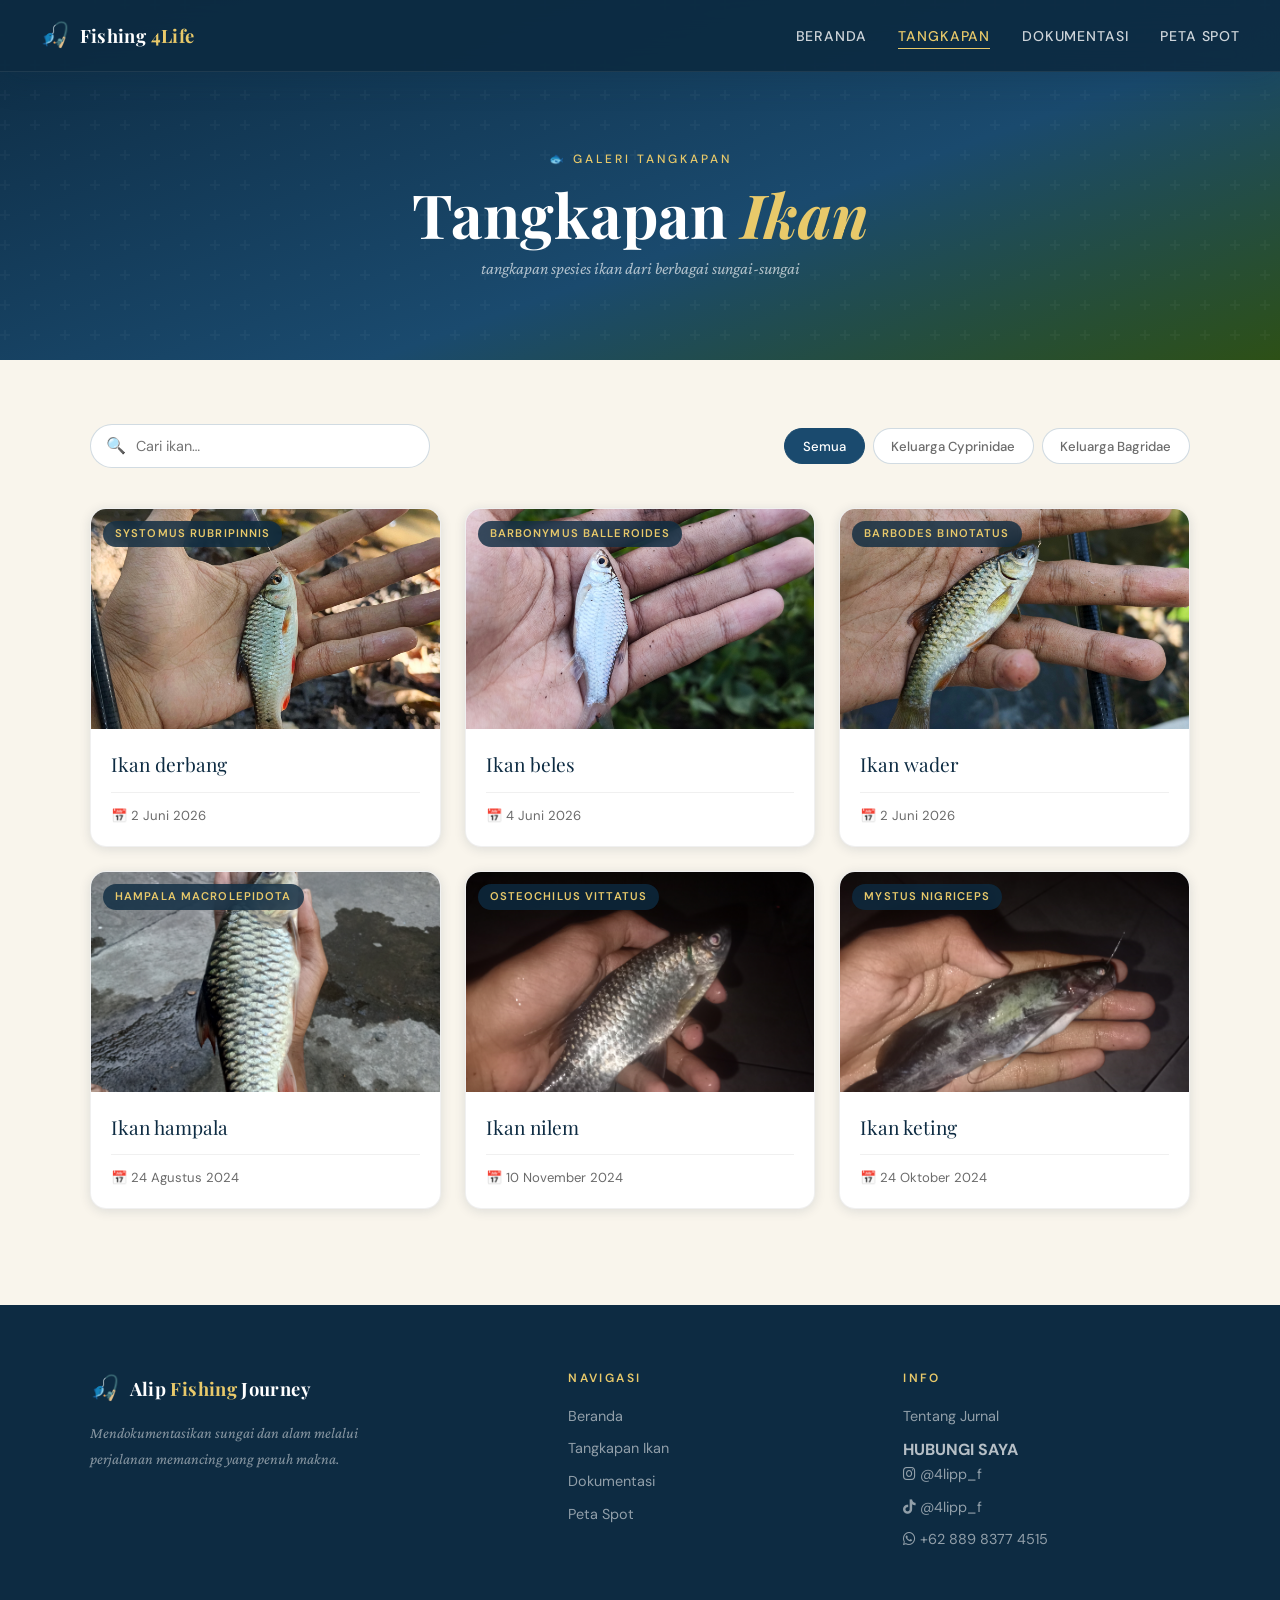
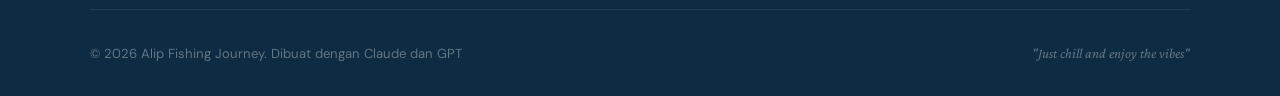
==== commit de1f39c8: "Refactor footer contact section into new layout" ====
--- a/catches.html
+++ b/catches.html
@@ -229,20 +229,29 @@
       <div class="footer-col">
         <div class="footer-col-title">Info</div>
         <a href="#">Tentang Jurnal</a>
-      </div>
-    </div>
-
-    <div class="footer-contact">
-      <h4>Hubungi Saya</h4>
-      <a href="https://instagram.com/4lipp_f" target="_blank" class="social-link">
-        <i class="fa-brands fa-instagram"></i> @4lipp_f
-      </a>
-      <a href="https://www.tiktok.com/@4lipp_f" target="_blank" class="social-link">
-        <i class="fa-brands fa-tiktok"></i> @4lipp_f
-      </a>
-      <a href="https://wa.me/6288983774515" target="_blank" class="social-link">
-        <i class="fa-brands fa-whatsapp"></i> +62 889 8377 4515
-      </a>
+        <h4>HUBUNGI SAYA</h4>
+
+  <a href="https://instagram.com/4lipp_f"
+     target="_blank"
+     class="social-link">
+    <i class="fa-brands fa-instagram"></i>
+    @4lipp_f
+  </a>
+
+  <a href="https://www.tiktok.com/@4lipp_f"
+     target="_blank"
+     class="social-link">
+    <i class="fa-brands fa-tiktok"></i>
+    @4lipp_f
+  </a>
+
+  <a href="https://wa.me/6288983774515"
+     target="_blank"
+     class="social-link">
+    <i class="fa-brands fa-whatsapp"></i>
+    +62 889 8377 4515
+  </a>
+      </div>
     </div>
 
     <div class="footer-bottom">
--- a/style.css
+++ b/style.css
@@ -372,8 +372,7 @@
 .page-header::before {
   content: '';
   position: absolute; inset: 0;
-  background: url("data:image/svg+xml,%3Csvg width='60' height='60' viewBox='0 0 60 60' xmlns='http://www.w3.org/2000/svg'%3E%3Cg fill='none' fill-rule='evenodd'%3E%3Cg fill='%23ffffff' fill-opacity='0.1'%3E%3Cpath d='M36 34v-4h-2v4h-4v2h4v4h2v-4h4v-2h-4zm0-30V0h-2v4h-4v2h4v4h2V6h4V4h-4zM6 34v-4H4v4H0v2h4v4h2v-4h4v-2H6zM6 4V0H4v4H0v2h4v4h2V6h4V4H6z'/%3E%3C/g%3E%3C/g%3E%3C/svg%3E");
-  opacity: 0.3;
+  background: url("data:image/svg+xml,%3Csvg width='60' height='60' viewBox='0 0 60 60' xmlns='http://www.w3.org/2000/svg'%3E%3Cg fill='none' fill-rule='evenodd'%3E%3Cg fill='%23ffffff' fill-opacity='0.03'%3E%3Cpath d='M36 34v-4h-2v4h-4v2h4v4h2v-4h4v-2h-4zm0-30V0h-2v4h-4v2h4v4h2V6h4V4h-4zM6 34v-4H4v4H0v2h4v4h2v-4h4v-2H6zM6 4V0H4v4H0v2h4v4h2V6h4V4H6z'/%3E%3C/g%3E%3C/g%3E%3C/svg%3E");
 }
 .page-header-content { position: relative; z-index: 1; }
 .page-header-label {
@@ -570,88 +569,6 @@
   50% { transform: scaleY(0.6); opacity: 1; }
 }
 
-/* ========================================
-   KOI POND SECTION - STANDALONE
-======================================== */
-#koi-pond-section {
-  position: relative;
-  width: 100%;
-  height: 800px;
-  background: #0a2a3a;
-  overflow: hidden;
-}
-
-#pond {
-  position: absolute;
-  top: 0;
-  left: 0;
-  width: 100%;
-  height: 100%;
-  display: block;
-  cursor: none;
-  z-index: 1;
-}
-
-#ui-overlay {
-  position: absolute;
-  top: 0;
-  left: 0;
-  width: 100%;
-  height: 100%;
-  pointer-events: none;
-  z-index: 10;
-}
-
-#hint {
-  position: absolute;
-  bottom: 32px;
-  left: 50%;
-  transform: translateX(-50%);
-  display: flex;
-  align-items: center;
-  gap: 8px;
-  background: rgba(255,255,255,0.08);
-  backdrop-filter: blur(12px);
-  -webkit-backdrop-filter: blur(12px);
-  border: 1px solid rgba(255,255,255,0.15);
-  border-radius: 999px;
-  padding: 8px 20px;
-  color: rgba(255,255,255,0.75);
-  font-size: 13px;
-  letter-spacing: 0.08em;
-  animation: floatHint 3s ease-in-out infinite;
-  transition: opacity 0.8s ease;
-  pointer-events: auto;
-}
-
-#hint.hidden { opacity: 0; }
-
-.hint-icon {
-  font-size: 16px;
-  animation: tapPulse 1.5s ease-in-out infinite;
-}
-
-@keyframes tapPulse {
-  0%, 100% { transform: scale(1); }
-  50%       { transform: scale(1.2); }
-}
-
-@keyframes floatHint {
-  0%, 100% { transform: translateX(-50%) translateY(0); }
-  50%       { transform: translateX(-50%) translateY(-5px); }
-}
-
-#pond-label {
-  position: absolute;
-  top: 24px;
-  right: 28px;
-  color: rgba(255,255,255,0.18);
-  font-size: 28px;
-  letter-spacing: 0.15em;
-  font-style: italic;
-  text-shadow: 0 0 20px rgba(100,200,255,0.3);
-}
-
 /* ── Home — Feature Cards ── */
 #features {
   padding: 5rem 1.5rem 6rem;
@@ -981,232 +898,551 @@
   font-size: 1rem;
   color: var(--stone);
 }
-
-/* ========================================
-   FOOTER
-======================================== */
-footer {
-  background: var(--river-dark);
+.catches-filters {
+  display: flex; flex-wrap: wrap; gap: 0.5rem;
+}
+.filter-btn {
+  padding: 0.55rem 1.1rem;
+  border-radius: 100px;
+  font-size: 0.82rem;
+  font-weight: 500;
+  border: 1.5px solid rgba(26,74,110,0.2);
+  background: var(--white);
+  color: var(--text-muted);
+  transition: var(--transition-fast);
+}
+.filter-btn:hover,
+.filter-btn.active {
+  background: var(--river);
+  border-color: var(--river);
   color: var(--white);
-  padding: 4rem 1.5rem 2rem;
-  border-top: 1px solid rgba(255,255,255,0.1);
-}
-
-.footer-inner {
-  max-width: 1200px;
-  margin: 0 auto;
-}
-
-.footer-top {
+}
+.catches-grid {
+  max-width: 1100px; margin: 0 auto;
   display: grid;
-  grid-template-columns: 2fr 1fr 1fr;
-  gap: 3rem;
-  margin-bottom: 3rem;
-  padding-bottom: 2rem;
-  border-bottom: 1px solid rgba(255,255,255,0.1);
-}
-
-.footer-brand {
-  display: flex;
-  flex-direction: column;
-  gap: 0.75rem;
-}
-
-.footer-brand p {
-  font-family: var(--font-accent);
-  font-size: 0.95rem;
-  color: rgba(255,255,255,0.7);
-  line-height: 1.6;
-  max-width: 300px;
-}
-
-.footer-col {
-  display: flex;
-  flex-direction: column;
-  gap: 0.75rem;
-}
-
-.footer-col-title {
-  font-family: var(--font-display);
-  font-size: 0.9rem;
-  font-weight: 700;
+  grid-template-columns: repeat(auto-fill, minmax(260px, 1fr));
+  gap: 1.5rem;
+}
+.fish-card {
+  background: var(--white);
+  border-radius: var(--radius-md);
+  overflow: hidden;
+  box-shadow: var(--shadow-sm);
+  border: 1px solid rgba(0,0,0,0.06);
+  transition: var(--transition);
+  cursor: pointer;
+}
+.fish-card:hover {
+  transform: translateY(-6px);
+  box-shadow: var(--shadow-md);
+}
+.fish-card-img {
+  height: 220px;
+  position: relative;
+  overflow: hidden;
+}
+.fish-card-img img,
+.fish-card-img .fish-placeholder {
+  height: 100%;
+}
+.fish-placeholder {
+  width: 100%;
+  display: flex; align-items: center; justify-content: center;
+  font-size: 4rem;
+}
+.fp-1 { background: linear-gradient(135deg, #1a4a6e, #5ba0d4); }
+.fp-2 { background: linear-gradient(135deg, #2d5016, #6b8c3e); }
+.fp-3 { background: linear-gradient(135deg, #0d2b42, #2d7ab5); }
+.fp-4 { background: linear-gradient(135deg, #4a2800, #c9a84c); }
+.fp-5 { background: linear-gradient(135deg, #1a2d42, #3d6b8c); }
+.fp-6 { background: linear-gradient(135deg, #2d1a4e, #6b3ea6); }
+
+.fish-card-img img { transition: transform 0.5s ease; }
+.fish-card:hover .fish-card-img img { transform: scale(1.08); }
+
+.fish-species-tag {
+  position: absolute; top: 0.75rem; left: 0.75rem;
+  background: rgba(13,43,66,0.8);
+  backdrop-filter: blur(8px);
+  border-radius: 100px;
+  padding: 0.25rem 0.75rem;
+  font-size: 0.7rem;
+  font-weight: 600;
   letter-spacing: 0.1em;
   text-transform: uppercase;
   color: var(--gold-light);
-  margin-bottom: 0.5rem;
-}
-
-.footer-col a {
-  color: rgba(255,255,255,0.65);
-  font-size: 0.85rem;
-  transition: color 0.3s ease;
-  display: block;
-  padding: 0.25rem 0;
-}
-
-.footer-col a:hover {
-  color: var(--gold-light);
-}
-
-.footer-contact {
-  display: flex;
-  flex-direction: column;
-  gap: 1rem;
-  margin-bottom: 2rem;
-  padding-bottom: 2rem;
-  border-bottom: 1px solid rgba(255,255,255,0.1);
-}
-
-.footer-contact h4 {
+}
+.fish-card-body { padding: 1.25rem; }
+.fish-card-name {
   font-family: var(--font-display);
-  font-size: 0.85rem;
-  font-weight: 700;
+  font-size: 1.2rem;
+  color: var(--river-dark);
+  margin-bottom: 0.75rem;
+}
+.fish-card-meta {
+  display: grid; grid-template-columns: 1fr 1fr;
+  gap: 0.5rem;
+  margin-bottom: 0.75rem;
+}
+.fish-meta-item {
+  display: flex; flex-direction: column; gap: 0.1rem;
+}
+.fish-meta-label {
+  font-size: 0.68rem;
   letter-spacing: 0.1em;
   text-transform: uppercase;
+  color: var(--stone);
+  font-weight: 600;
+}
+.fish-meta-value {
+  font-size: 0.9rem;
+  font-weight: 600;
+  color: var(--river-dark);
+}
+.fish-card-location {
+  display: flex; align-items: center; gap: 0.4rem;
+  font-size: 0.82rem;
+  color: var(--text-muted);
+  padding-top: 0.75rem;
+  border-top: 1px solid rgba(0,0,0,0.06);
+}
+.no-results {
+  text-align: center;
+  grid-column: 1/-1;
+  padding: 4rem;
+  color: var(--text-muted);
+  font-family: var(--font-accent);
+  font-style: italic;
+  font-size: 1.1rem;
+}
+
+/* ── Lightbox ── */
+#lightbox {
+  position: fixed; inset: 0;
+  background: rgba(10, 20, 35, 0.95);
+  backdrop-filter: blur(10px);
+  z-index: 2000;
+  display: flex; align-items: center; justify-content: center;
+  opacity: 0; visibility: hidden;
+  transition: var(--transition);
+  padding: 2rem;
+}
+#lightbox.open { opacity: 1; visibility: visible; }
+.lightbox-inner {
+  max-width: 900px; width: 100%;
+  display: flex; flex-direction: column;
+  align-items: center;
+  transform: scale(0.9);
+  transition: transform 0.4s cubic-bezier(0.23, 1, 0.32, 1);
+}
+#lightbox.open .lightbox-inner { transform: scale(1); }
+.lightbox-img {
+  max-height: 65vh; width: 100%;
+  object-fit: contain;
+  border-radius: var(--radius-md);
+  margin-bottom: 1.5rem;
+}
+.lightbox-img-placeholder {
+  width: 100%; height: 50vh;
+  border-radius: var(--radius-md);
+  display: flex; align-items: center; justify-content: center;
+  font-size: 8rem;
+  margin-bottom: 1.5rem;
+}
+.lightbox-info {
+  text-align: center; color: var(--white);
+}
+.lightbox-title {
+  font-family: var(--font-display);
+  font-size: 1.8rem;
+  margin-bottom: 0.5rem;
+}
+.lightbox-sub {
+  font-family: var(--font-accent);
+  font-style: italic;
+  color: rgba(255,255,255,0.6);
+}
+.lightbox-close {
+  position: absolute; top: 1.5rem; right: 1.5rem;
+  width: 44px; height: 44px;
+  background: var(--glass-bg);
+  border: 1px solid var(--glass-border);
+  border-radius: 50%;
+  color: var(--white);
+  font-size: 1.4rem;
+  display: flex; align-items: center; justify-content: center;
+  transition: var(--transition-fast);
+}
+.lightbox-close:hover {
+  background: rgba(255,255,255,0.15);
+  transform: rotate(90deg);
+}
+
+/* ========================================
+   DOCUMENTATION PAGE
+======================================== */
+#docs-section {
+  padding: 4rem 1.5rem 6rem;
+  background: var(--cream);
+}
+.docs-tabs {
+  max-width: 1100px; margin: 0 auto 2.5rem;
+  display: flex; flex-wrap: wrap; gap: 0.5rem;
+}
+.tab-btn {
+  padding: 0.65rem 1.4rem;
+  border-radius: 100px;
+  font-size: 0.85rem;
+  font-weight: 500;
+  border: 1.5px solid rgba(26,74,110,0.2);
+  background: var(--white);
+  color: var(--text-muted);
+  transition: var(--transition-fast);
+  display: flex; align-items: center; gap: 0.4rem;
+}
+.tab-btn:hover, .tab-btn.active {
+  background: linear-gradient(135deg, var(--river), var(--river-light));
+  border-color: transparent;
+  color: var(--white);
+}
+
+.docs-masonry {
+  max-width: 1100px; margin: 0 auto;
+  columns: 3; column-gap: 1.5rem;
+}
+.doc-card {
+  break-inside: avoid;
+  margin-bottom: 1.5rem;
+  background: var(--white);
+  border-radius: var(--radius-md);
+  overflow: hidden;
+  box-shadow: var(--shadow-sm);
+  border: 1px solid rgba(0,0,0,0.06);
+  cursor: pointer;
+  transition: var(--transition);
+}
+.doc-card:hover {
+  transform: translateY(-4px);
+  box-shadow: var(--shadow-md);
+}
+.doc-card-img {
+  width: 100%;
+  position: relative;
+  overflow: hidden;
+}
+.doc-card-img img { width: 100%; display: block; transition: transform 0.5s ease; }
+.doc-card:hover .doc-card-img img { transform: scale(1.06); }
+.doc-placeholder {
+  width: 100%;
+  display: flex; align-items: center; justify-content: center;
+  font-size: 3.5rem;
+  padding: 3rem 0;
+}
+.dp-1 { background: linear-gradient(135deg, #0d2b42, #1a4a6e); }
+.dp-2 { background: linear-gradient(135deg, #2d5016, #4a7c24); }
+.dp-3 { background: linear-gradient(135deg, #4a2800, #8c6020); }
+.dp-4 { background: linear-gradient(135deg, #1a1a2e, #2d4a8c); }
+.dp-5 { background: linear-gradient(135deg, #2d1a00, #6b4000); }
+.dp-6 { background: linear-gradient(135deg, #0d2b0d, #1a4a1a); }
+
+.doc-cat-badge {
+  position: absolute; top: 0.75rem; left: 0.75rem;
+  padding: 0.25rem 0.8rem;
+  border-radius: 100px;
+  font-size: 0.68rem;
+  font-weight: 700;
+  letter-spacing: 0.12em;
+  text-transform: uppercase;
+}
+.cat-perjalanan { background: rgba(26,74,110,0.85); color: var(--gold-light); }
+.cat-sungai { background: rgba(45,122,181,0.85); color: var(--white); }
+.cat-peralatan { background: rgba(107,140,62,0.85); color: var(--white); }
+.cat-pemandangan { background: rgba(13,43,66,0.85); color: var(--gold-light); }
+
+.doc-card-body { padding: 1.2rem; }
+.doc-card-title {
+  font-family: var(--font-display);
+  font-size: 1.05rem;
+  color: var(--river-dark);
+  margin-bottom: 0.4rem;
+  line-height: 1.3;
+}
+.doc-card-desc {
+  font-family: var(--font-accent);
+  font-size: 0.9rem;
+  color: var(--text-muted);
+  line-height: 1.6;
+  font-style: italic;
+}
+.doc-card-date {
+  font-size: 0.75rem;
+  color: var(--stone);
+  margin-top: 0.75rem;
+  font-weight: 500;
+}
+
+/* ========================================
+   MAP PAGE
+======================================== */
+#map-section {
+  padding: 4rem 1.5rem 6rem;
+  background: var(--cream);
+}
+.map-layout {
+  max-width: 1200px; margin: 0 auto;
+  display: grid; grid-template-columns: 320px 1fr;
+  gap: 1.5rem;
+  align-items: start;
+}
+.map-sidebar {
+  display: flex; flex-direction: column; gap: 1rem;
+  position: sticky; top: calc(var(--nav-height) + 1rem);
+}
+.map-sidebar-title {
+  font-family: var(--font-display);
+  font-size: 1.4rem;
+  color: var(--river-dark);
+  margin-bottom: 0.25rem;
+}
+.map-sidebar-sub {
+  font-size: 0.85rem;
+  color: var(--text-muted);
+  font-family: var(--font-accent);
+  font-style: italic;
+  margin-bottom: 0.75rem;
+}
+.spot-list { display: flex; flex-direction: column; gap: 0.75rem; }
+.spot-item {
+  background: var(--white);
+  border-radius: var(--radius-md);
+  padding: 1rem 1.2rem;
+  box-shadow: var(--shadow-sm);
+  border: 1.5px solid transparent;
+  cursor: pointer;
+  transition: var(--transition-fast);
+  display: flex; align-items: center; gap: 1rem;
+}
+.spot-item:hover, .spot-item.active {
+  border-color: var(--river-light);
+  box-shadow: 0 4px 20px rgba(45,122,181,0.2);
+}
+.spot-item.active { background: rgba(45,122,181,0.06); }
+.spot-icon {
+  width: 40px; height: 40px;
+  background: linear-gradient(135deg, var(--river), var(--river-light));
+  border-radius: 50%;
+  display: flex; align-items: center; justify-content: center;
+  font-size: 1.1rem;
+  flex-shrink: 0;
+}
+.spot-info { flex: 1; min-width: 0; }
+.spot-name {
+  font-weight: 700;
+  font-size: 0.9rem;
+  color: var(--river-dark);
+  margin-bottom: 0.15rem;
+}
+.spot-sub {
+  font-size: 0.78rem;
+  color: var(--text-muted);
+}
+.spot-count {
+  font-family: var(--font-display);
+  font-size: 1.3rem;
+  font-weight: 700;
+  color: var(--gold);
+  line-height: 1;
+}
+
+.map-container {
+  border-radius: var(--radius-lg);
+  overflow: hidden;
+  box-shadow: var(--shadow-md);
+  border: 1px solid rgba(0,0,0,0.08);
+}
+#fishing-map {
+  height: 560px;
+  width: 100%;
+}
+
+/* Leaflet custom styles */
+.leaflet-popup-content-wrapper {
+  border-radius: var(--radius-md) !important;
+  box-shadow: var(--shadow-lg) !important;
+  border: none !important;
+  padding: 0 !important;
+  overflow: hidden;
+}
+.leaflet-popup-tip-container { display: none; }
+.map-popup { min-width: 240px; }
+.map-popup-img {
+  height: 140px;
+  position: relative;
+}
+.map-popup-img img { height: 100%; }
+.map-popup-placeholder {
+  height: 140px;
+  display: flex; align-items: center; justify-content: center;
+  font-size: 3rem;
+}
+.map-popup-body { padding: 1rem 1.2rem 1.2rem; }
+.map-popup-name {
+  font-family: var(--font-display);
+  font-size: 1.1rem;
+  color: var(--river-dark);
+  margin-bottom: 0.5rem;
+}
+.map-popup-fish {
+  display: flex; flex-wrap: wrap; gap: 0.3rem;
+  margin-bottom: 0.75rem;
+}
+.fish-tag {
+  padding: 0.2rem 0.6rem;
+  background: rgba(26,74,110,0.1);
+  border-radius: 100px;
+  font-size: 0.7rem;
+  font-weight: 600;
+  color: var(--river);
+}
+.map-popup-stat {
+  font-size: 0.82rem;
+  color: var(--text-muted);
+  margin-bottom: 0.3rem;
+}
+.map-popup-note {
+  font-family: var(--font-accent);
+  font-style: italic;
+  font-size: 0.85rem;
+  color: var(--stone);
+  margin-bottom: 0.9rem;
+  line-height: 1.5;
+}
+.map-popup-btn {
+  display: inline-flex; align-items: center; gap: 0.4rem;
+  font-size: 0.78rem;
+  font-weight: 600;
+  color: var(--white);
+  background: linear-gradient(135deg, var(--river), var(--river-light));
+  padding: 0.5rem 1rem;
+  border-radius: 100px;
+  transition: var(--transition-fast);
+}
+.map-popup-btn:hover { opacity: 0.85; }
+
+/* Custom marker */
+.custom-marker {
+  background: linear-gradient(135deg, var(--river), var(--river-light));
+  border: 3px solid var(--white);
+  border-radius: 50% 50% 50% 0;
+  width: 36px; height: 36px;
+  transform: rotate(-45deg);
+  box-shadow: 0 4px 16px rgba(13,43,66,0.4);
+  display: flex; align-items: center; justify-content: center;
+  transition: var(--transition-fast);
+}
+.custom-marker:hover { background: linear-gradient(135deg, var(--gold), var(--gold-light)); }
+.custom-marker-inner {
+  transform: rotate(45deg);
+  font-size: 0.9rem;
+}
+
+/* ── Footer ── */
+footer {
+  background: var(--river-dark);
+  padding: 4rem 1.5rem 2rem;
+  color: rgba(255,255,255,0.7);
+}
+.footer-inner {
+  max-width: 1100px; margin: 0 auto;
+}
+.footer-top {
+  display: grid; grid-template-columns: 1.5fr 1fr 1fr;
+  gap: 3rem;
+  padding-bottom: 3rem;
+  border-bottom: 1px solid rgba(255,255,255,0.08);
+  margin-bottom: 2rem;
+}
+.footer-brand .nav-logo {
+  margin-bottom: 1rem;
+  font-size: 1.1rem;
+}
+.footer-brand p {
+  font-family: var(--font-accent);
+  font-style: italic;
+  font-size: 0.95rem;
+  color: rgba(255,255,255,0.5);
+  line-height: 1.7;
+  max-width: 280px;
+}
+.footer-col-title {
+  font-size: 0.75rem;
+  letter-spacing: 0.2em;
+  text-transform: uppercase;
   color: var(--gold-light);
-}
-
-.social-link {
-  display: flex;
-  align-items: center;
-  gap: 0.75rem;
-  color: rgba(255,255,255,0.65);
-  font-size: 0.85rem;
-  transition: all 0.3s ease;
-  padding: 0.5rem 0;
-}
-
-.social-link i {
-  font-size: 1.1rem;
-}
-
-.social-link:hover {
-  color: var(--gold-light);
-  transform: translateX(4px);
-}
-
+  font-weight: 600;
+  margin-bottom: 1rem;
+}
+.footer-col a {
+  display: block;
+  font-size: 0.9rem;
+  color: rgba(255,255,255,0.55);
+  margin-bottom: 0.6rem;
+  transition: color 0.2s;
+}
+.footer-col a:hover { color: var(--white); }
 .footer-bottom {
-  display: flex;
-  flex-wrap: wrap;
-  align-items: center;
-  justify-content: space-between;
-  gap: 1rem;
-  padding-top: 1.5rem;
-}
-
+  display: flex; align-items: center; justify-content: space-between;
+  flex-wrap: wrap; gap: 1rem;
+}
 .footer-copy {
-  font-size: 0.8rem;
-  color: rgba(255,255,255,0.5);
-}
-
+  font-size: 0.82rem;
+  color: rgba(255,255,255,0.35);
+}
+.footer-heart { color: var(--gold); }
 .footer-tagline {
   font-family: var(--font-accent);
-  font-size: 0.85rem;
   font-style: italic;
-  color: var(--gold-light);
-}
-
-/* ── Lightbox ── */
-#lightbox {
-  position: fixed;
-  inset: 0;
-  background: rgba(0,0,0,0.9);
-  display: none;
-  align-items: center;
-  justify-content: center;
-  z-index: 2000;
-  padding: 1rem;
-  backdrop-filter: blur(4px);
-}
-
-#lightbox.active {
-  display: flex;
-}
-
-.lightbox-close {
-  position: absolute;
-  top: 1.5rem;
-  right: 1.5rem;
-  width: 40px;
-  height: 40px;
-  background: rgba(255,255,255,0.15);
-  border-radius: 50%;
-  border: none;
-  color: var(--white);
-  font-size: 1.5rem;
-  cursor: pointer;
-  transition: var(--transition-fast);
-  z-index: 2;
-}
-
-.lightbox-close:hover {
-  background: rgba(255,255,255,0.3);
-}
-
-.lightbox-inner {
-  position: relative;
-  background: var(--dark);
-  border-radius: var(--radius-lg);
-  overflow: hidden;
-  max-width: 90vw;
-  max-height: 85vh;
-  display: flex;
-  flex-direction: column;
-  box-shadow: var(--shadow-lg);
-}
-
-.lightbox-img,
-.lightbox-img-placeholder {
-  width: 100%;
-  max-height: 70vh;
-  object-fit: cover;
-}
-
-.lightbox-img-placeholder {
-  display: flex;
-  align-items: center;
-  justify-content: center;
-  background: linear-gradient(135deg, var(--river) 0%, var(--forest) 100%);
-  font-size: 4rem;
-}
-
-.lightbox-info {
-  padding: 1.5rem;
-  background: rgba(0,0,0,0.5);
-}
-
-.lightbox-title {
-  font-family: var(--font-display);
-  font-size: 1.3rem;
-  color: var(--white);
-  margin-bottom: 0.3rem;
-}
-
-.lightbox-sub {
-  font-size: 0.85rem;
-  color: rgba(255,255,255,0.6);
-}
-
-/* ── Responsive ── */
+  font-size: 0.88rem;
+  color: rgba(255,255,255,0.35);
+}
+
+/* ========================================
+   RESPONSIVE
+======================================== */
+@media (max-width: 1024px) {
+  .about-inner { grid-template-columns: 1fr; gap: 3rem; }
+  .about-image { max-width: 400px; margin: 0 auto; }
+  .map-layout { grid-template-columns: 1fr; }
+  .map-sidebar { position: static; }
+  .docs-masonry { columns: 2; }
+  .footer-top { grid-template-columns: 1fr 1fr; }
+  .footer-brand { grid-column: 1/-1; }
+  .stats-grid { grid-template-columns: repeat(2, 1fr); gap: 1.5rem; }
+  .features-grid { grid-template-columns: 1fr; max-width: 480px; }
+  .latest-grid { grid-template-columns: repeat(2, 1fr); }
+}
+
 @media (max-width: 768px) {
-  .features-grid { grid-template-columns: 1fr; }
-  .stats-grid { grid-template-columns: repeat(2, 1fr); gap: 1.5rem; }
-  .latest-grid { grid-template-columns: repeat(2, 1fr); }
-  .about-inner { grid-template-columns: 1fr; gap: 2rem; }
-  .footer-top { grid-template-columns: 1fr; gap: 2rem; }
-  .footer-bottom { flex-direction: column; text-align: center; }
-}
-
-@media (max-width: 480px) {
-  .section { padding: 3rem 1rem; }
-  .section-title { font-size: clamp(1.5rem, 4vw, 2.2rem); }
-  .hero-title { font-size: clamp(1.8rem, 6vw, 3rem); }
-  .features-grid { grid-template-columns: 1fr; }
-  .stats-grid { grid-template-columns: 1fr; }
-  .latest-grid { grid-template-columns: 1fr; }
   .nav-links { display: none; }
   .nav-toggle { display: flex; }
-  footer { padding: 2rem 1rem 1rem; }
-  .footer-top { gap: 1.5rem; margin-bottom: 1.5rem; }
-  .lightbox-close { width: 36px; height: 36px; font-size: 1.2rem; }
-}
+  .docs-masonry { columns: 1; }
+  .footer-top { grid-template-columns: 1fr; gap: 2rem; }
+  .features-grid { max-width: 100%; }
+  .hero-title { font-size: clamp(2.2rem, 10vw, 3.5rem); }
+  .catches-controls { flex-direction: column; align-items: stretch; }
+  .catches-search { max-width: 100%; }
+  .stats-grid { grid-template-columns: repeat(2, 1fr); }
+  .latest-grid { grid-template-columns: repeat(2, 1fr); }
+  .spot-list { display: grid; grid-template-columns: 1fr 1fr; }
+  #fishing-map { height: 400px; }
+  .footer-bottom { flex-direction: column; text-align: center; }
+  .about-accent { width: 110px; height: 110px; }
+  .about-accent-num { font-size: 2rem; }
+}
+
+@media (max-width: 480px) {
+  .latest-grid { grid-template-columns: 1fr 1fr; gap: 0.75rem; }
+  .spot-list { grid-template-columns: 1fr; }
+  .hero-cta { flex-direction: column; align-items: center; }
+  .stats-grid { grid-template-columns: 1fr 1fr; }
+}
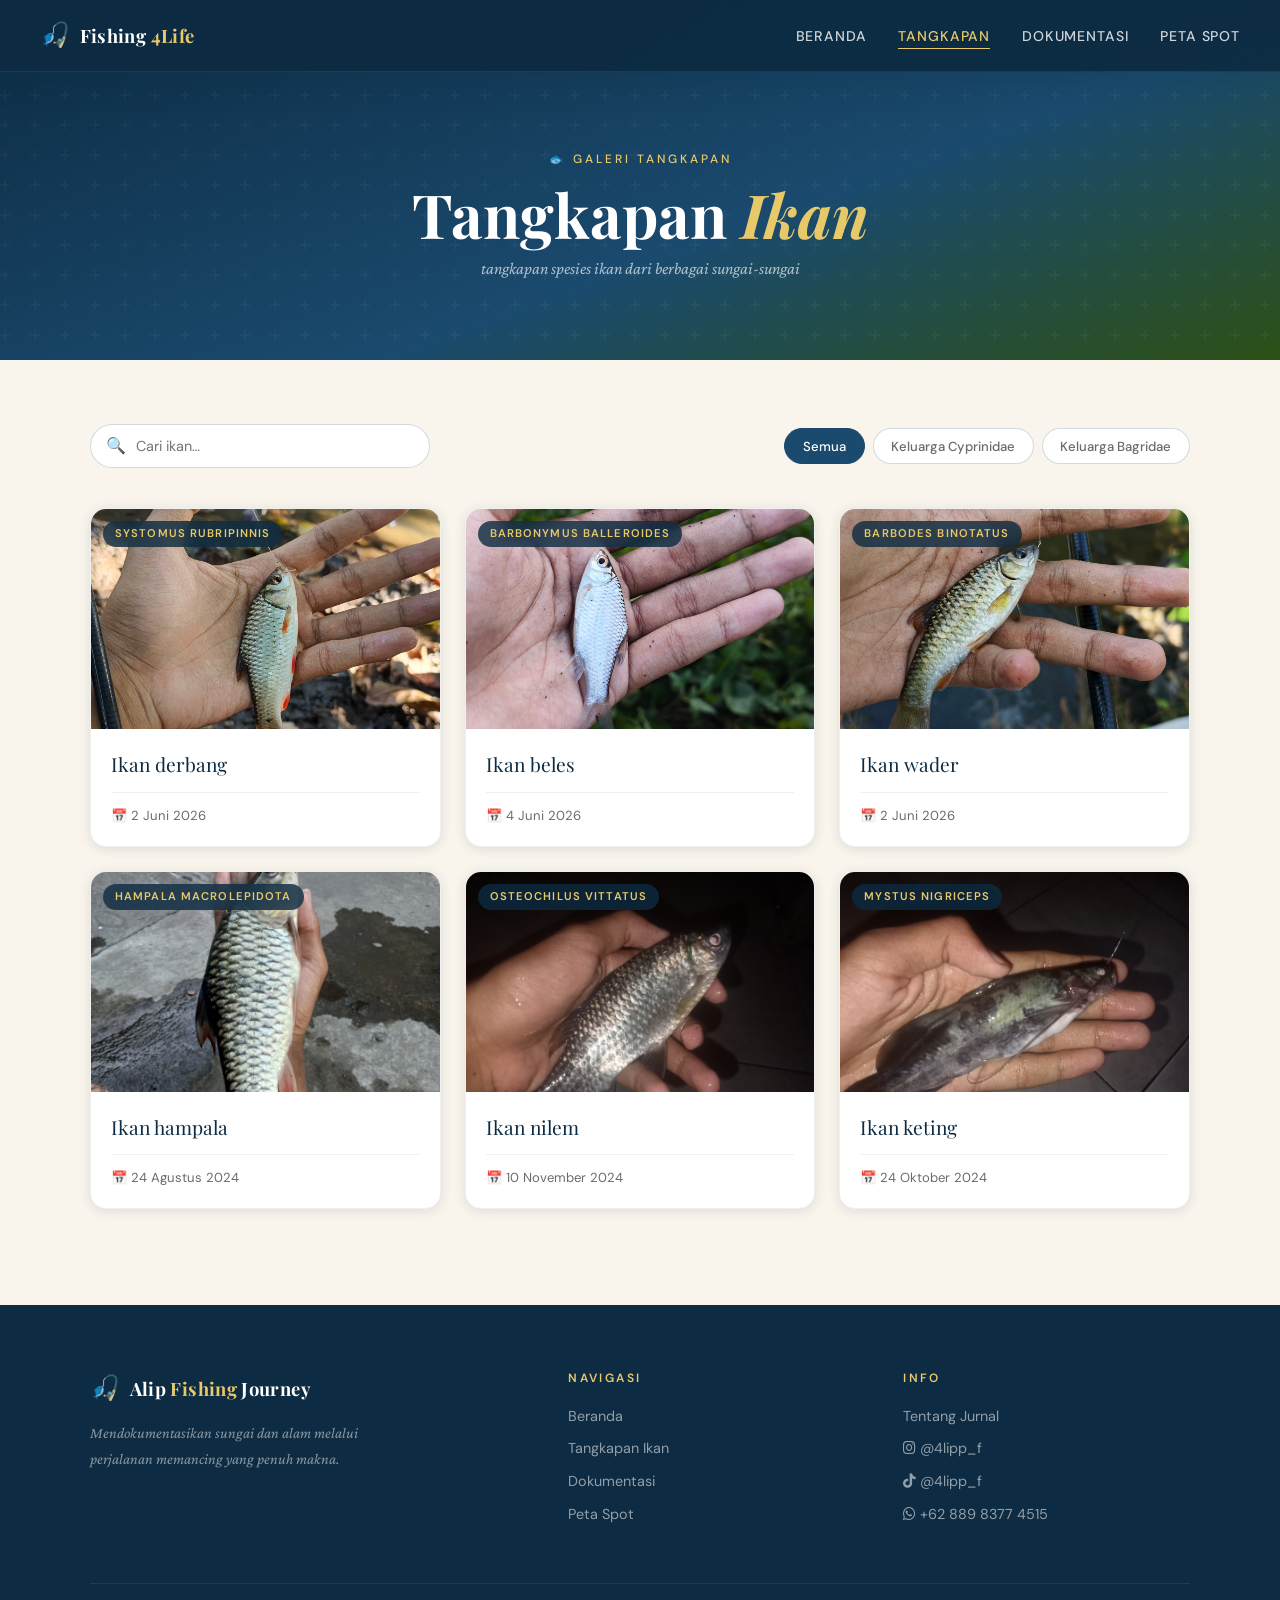
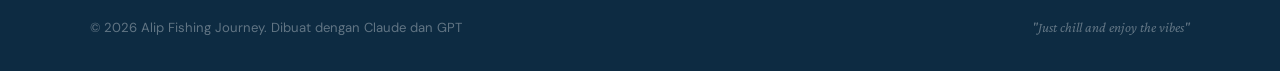
==== commit e17a979c: "Update catches.html" ====
--- a/catches.html
+++ b/catches.html
@@ -229,7 +229,7 @@
       <div class="footer-col">
         <div class="footer-col-title">Info</div>
         <a href="#">Tentang Jurnal</a>
-        <h4>HUBUNGI SAYA</h4>
+        
 
   <a href="https://instagram.com/4lipp_f"
      target="_blank"
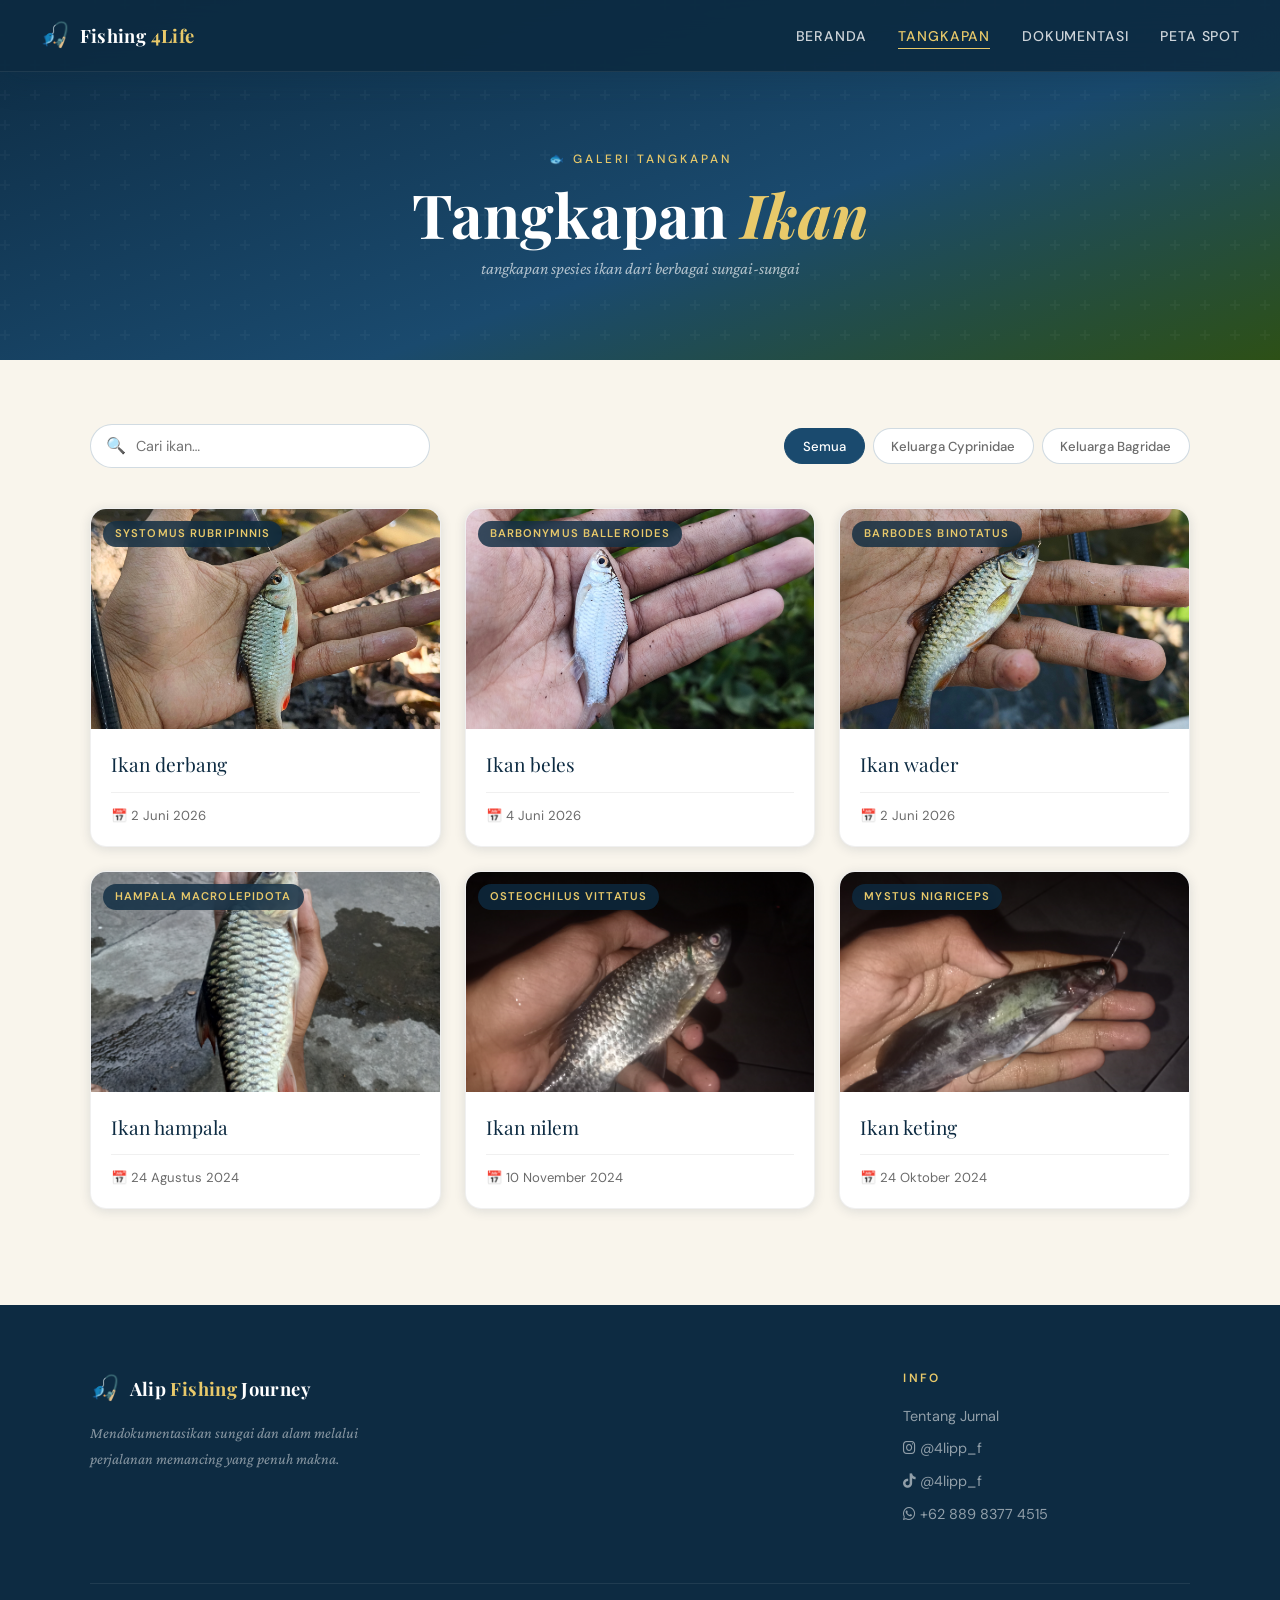
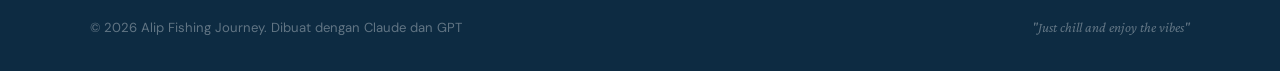
==== commit f747d2fb: "Update catches.html" ====
--- a/catches.html
+++ b/catches.html
@@ -220,11 +220,6 @@
         <p>Mendokumentasikan sungai dan alam melalui perjalanan memancing yang penuh makna.</p>
       </div>
       <div class="footer-col">
-        <div class="footer-col-title">Navigasi</div>
-        <a href="index.html">Beranda</a>
-        <a href="catches.html">Tangkapan Ikan</a>
-        <a href="documentation.html">Dokumentasi</a>
-        <a href="map.html">Peta Spot</a>
       </div>
       <div class="footer-col">
         <div class="footer-col-title">Info</div>
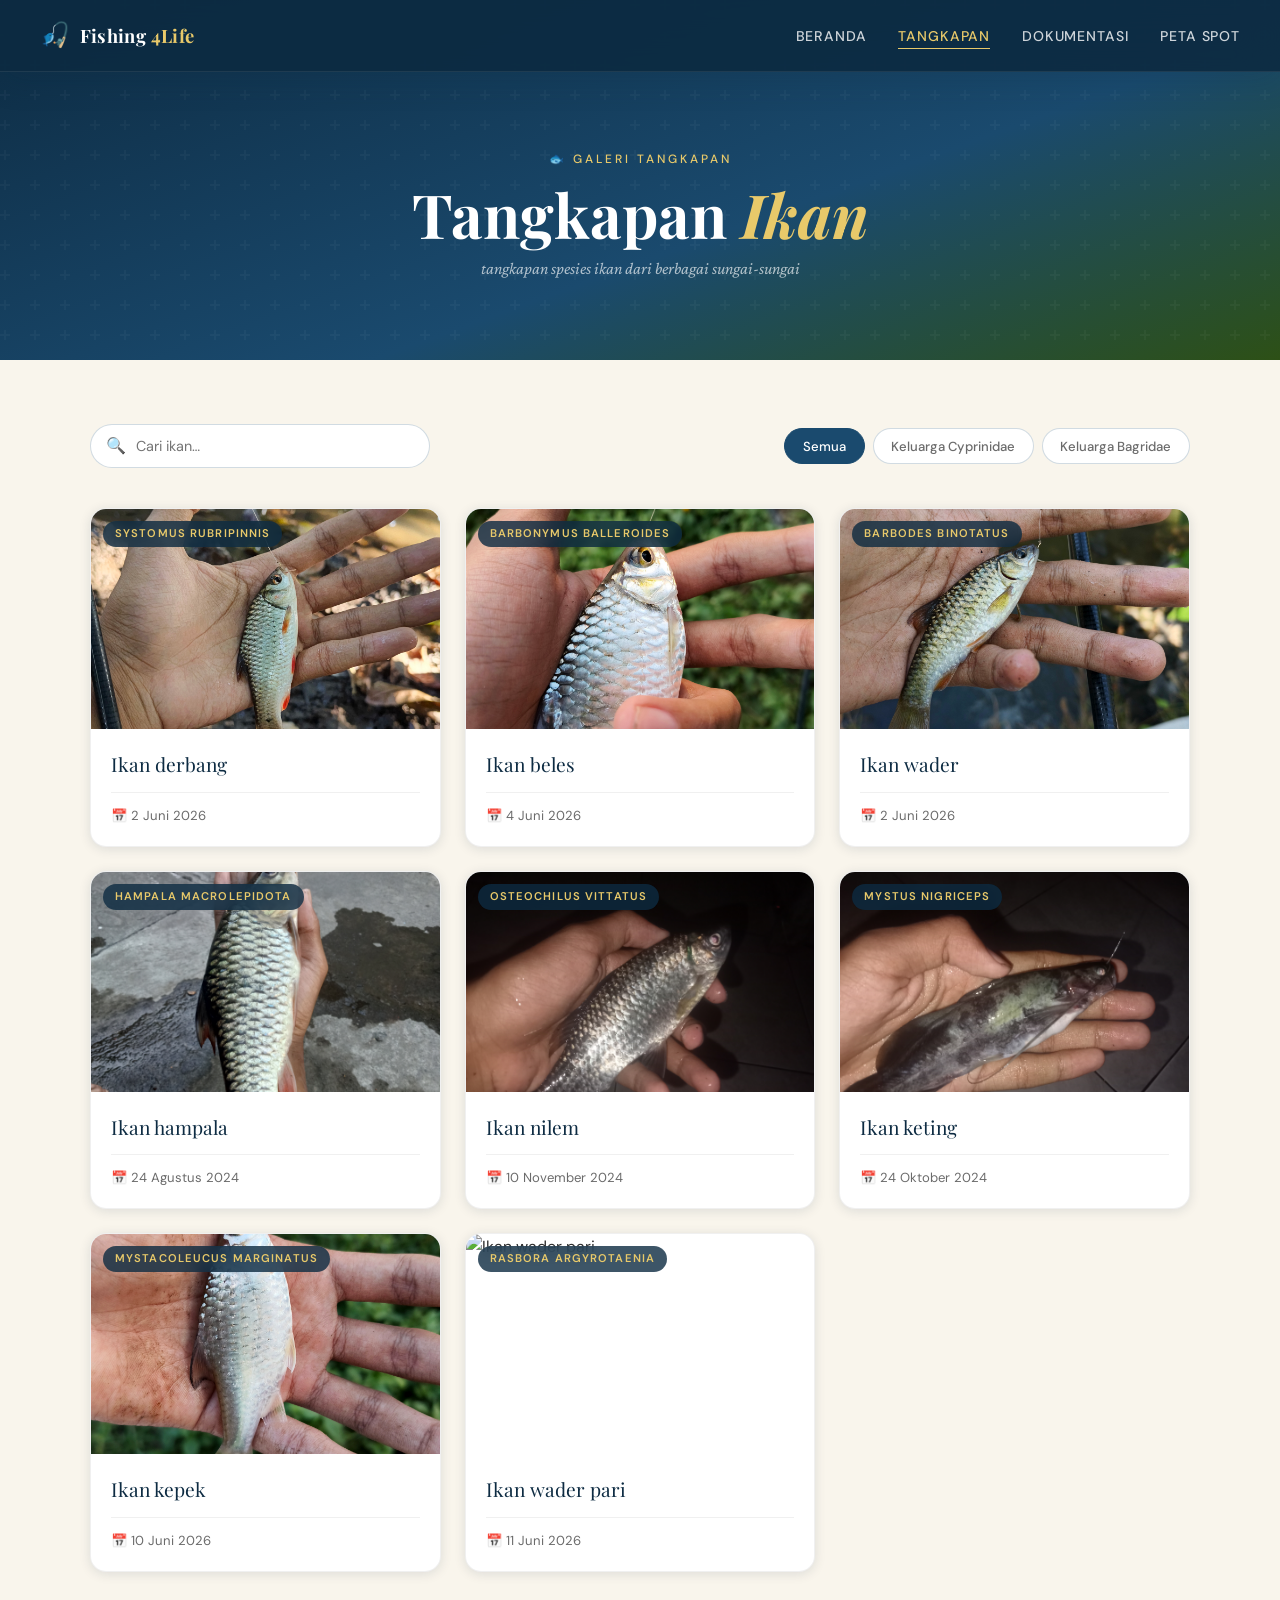
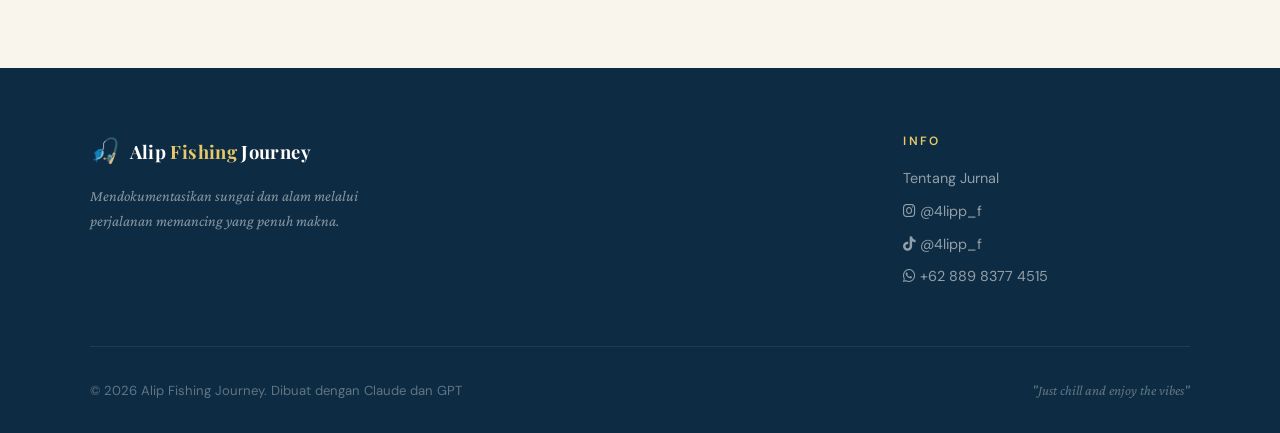
==== commit 903c319d: "Update catches.html" ====
--- a/catches.html
+++ b/catches.html
@@ -187,6 +187,44 @@
       </div>
     </div>
 
+    <!-- Card 7 -->
+    <div class="fish-card reveal"
+         data-species="Cyprinidae"
+         data-lightbox
+         data-img="kepek.jpg"
+         data-title="Ikan kepek"
+         data-sub="10 Juni 2026"
+         data-emoji="🐠"
+         data-color="linear-gradient(135deg,#1a4a6e,#2d7ab5)">
+      <div class="fish-card-img">
+        <img src="kepek.jpg" alt="Ikan kepek" loading="lazy">
+        <div class="fish-species-tag">Mystacoleucus marginatus</div>
+      </div>
+      <div class="fish-card-body">
+        <div class="fish-card-name">Ikan kepek</div>
+        <div class="fish-card-location">📅 10 Juni 2026</div>
+      </div>
+    </div>
+
+    <!-- Card 8 -->
+    <div class="fish-card reveal"
+         data-species="Cyprinidae"
+         data-lightbox
+         data-img="wader_pari.jpg"
+         data-title="Ikan wader pari"
+         data-sub="11 Juni 2026"
+         data-emoji="🐬"
+         data-color="linear-gradient(135deg,#1a4a6e,#2d7ab5)">
+      <div class="fish-card-img">
+        <img src="wader_pari.jpg" alt="Ikan wader pari" loading="lazy">
+        <div class="fish-species-tag">Rasbora argyrotaenia</div>
+      </div>
+      <div class="fish-card-body">
+        <div class="fish-card-name">Ikan wader pari</div>
+        <div class="fish-card-location">📅 11 Juni 2026</div>
+      </div>
+    </div>
+
     <!-- No results -->
     <div id="no-results" class="no-results" style="display:none">
       🔍 Tidak ada ikan yang ditemukan. Coba kata kunci lain.
--- a/style.css
+++ b/style.css
@@ -1125,10 +1125,12 @@
   transform: translateY(-4px);
   box-shadow: var(--shadow-md);
 }
-.doc-card-img {
-  width: 100%;
-  position: relative;
-  overflow: hidden;
+.doc-card img{
+    width:100%;
+    height:280px;
+    object-fit:cover;
+    display:block;
+}
 }
 .doc-card-img img { width: 100%; display: block; transition: transform 0.5s ease; }
 .doc-card:hover .doc-card-img img { transform: scale(1.06); }
@@ -1446,3 +1448,49 @@
   .hero-cta { flex-direction: column; align-items: center; }
   .stats-grid { grid-template-columns: 1fr 1fr; }
 }
+.see-all-card{
+    display:flex;
+    align-items:center;
+    justify-content:center;
+    text-align:center;
+
+    min-height:220px;
+    padding:30px;
+
+    background:linear-gradient(
+        135deg,
+        #0d3553,
+        #1f5d8c
+    );
+
+    border-radius:20px;
+    color:white;
+    text-decoration:none;
+
+    box-shadow:0 10px 30px rgba(0,0,0,.15);
+    transition:.3s;
+}
+
+.see-all-card:hover{
+    transform:translateY(-5px);
+}
+
+.see-all-icon{
+    font-size:3rem;
+    margin-bottom:15px;
+}
+
+.see-all-content h3{
+    margin:0 0 10px;
+    font-size:1.5rem;
+}
+
+.see-all-content p{
+    opacity:.8;
+    margin-bottom:15px;
+}
+
+.see-all-content span{
+    font-weight:600;
+    font-size:1rem;
+}
